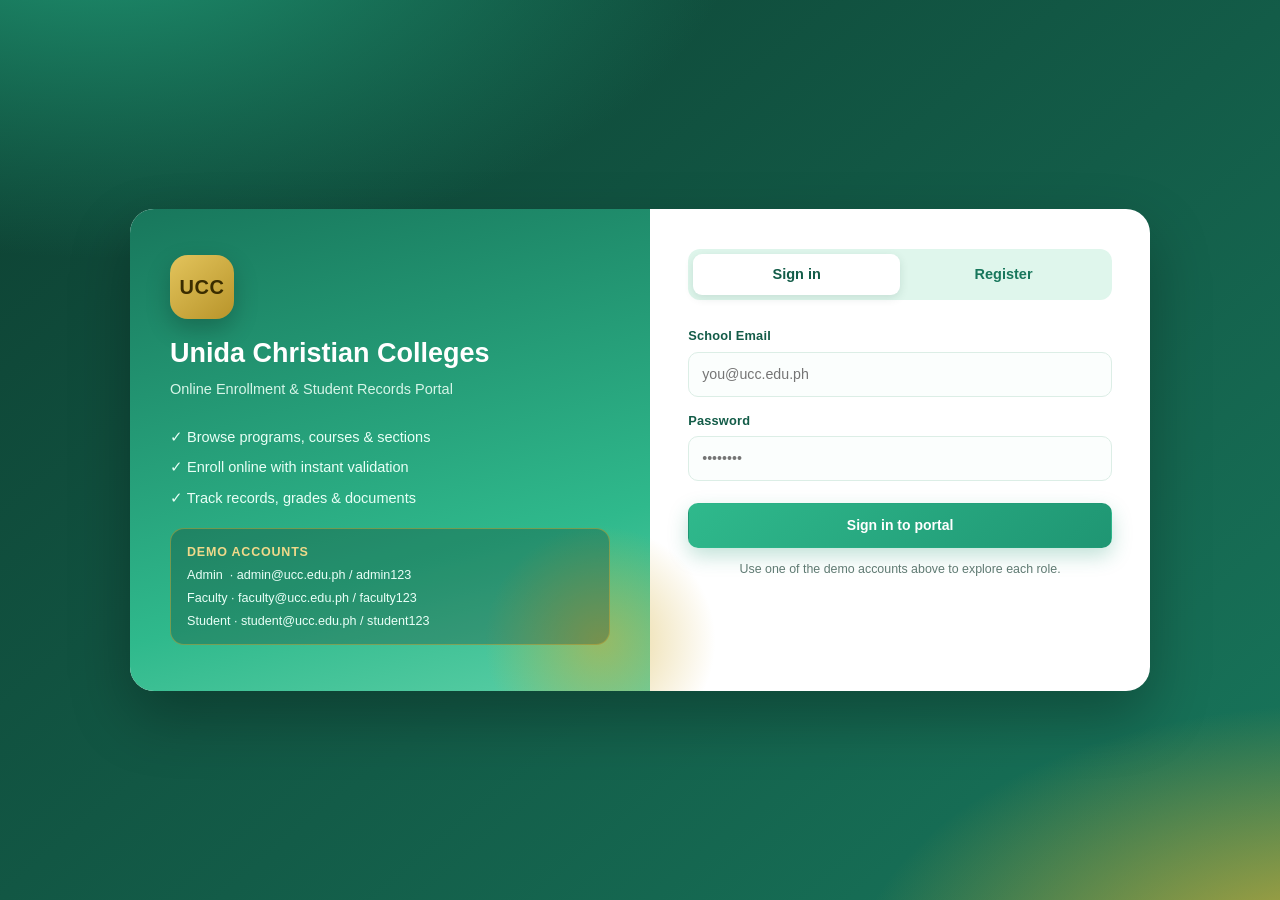
==== index.html @ bccb5b9e "Add files via upload" ====
<!DOCTYPE html>
<html lang="en">
<head>
<meta charset="UTF-8">
<meta name="viewport" content="width=device-width, initial-scale=1.0">
<meta name="description" content="Unida Christian Colleges — Online Enrollment and Student Records Portal">
<title>Unida Christian Colleges</title>
<link rel="stylesheet" href="styles.css">
</head>
<body>

  <!-- ============ AUTH SCREEN ============ -->
  <div id="authWrap" class="auth-wrap"></div>

  <!-- ============ APPLICATION SHELL ============ -->
  <div id="appShell" class="app hidden">
    <aside id="sidebar" class="sidebar"></aside>
    <div class="main">
      <header id="topbar" class="topbar"></header>
      <main id="content" class="content"></main>
    </div>
  </div>

  <!-- ============ OVERLAYS ============ -->
  <div id="modalRoot"></div>
  <div id="toastRoot" class="toast-root"></div>

  <script src="app.js"></script>
</body>
</html>
---- styles.css ----
/* =========================================================
   Unida Christian Colleges — Theme: Modern Mint Green & Gold
   ========================================================= */

* { box-sizing: border-box; margin: 0; padding: 0; }

:root {
  --mint-50:  #f2fbf7;
  --mint-100: #dff6ec;
  --mint-200: #bfeeda;
  --mint-300: #93e0c3;
  --mint-400: #5ccfa6;
  --mint-500: #2fb98c;
  --mint-600: #1f9673;
  --mint-700: #18775c;
  --mint-800: #135c48;
  --mint-900: #0d3f31;

  --gold-100: #fdf6e3;
  --gold-200: #f8e9b8;
  --gold-300: #f0d98a;
  --gold-400: #e3c45c;
  --gold-500: #d4af37;
  --gold-600: #b8942a;

  --ink:   #0f2e25;
  --muted: #5f7a72;
  --line:  #dceee6;
  --white: #ffffff;

  --danger: #d9534f;
  --warn:   #d99a00;
  --info:   #2f80ed;
  --ok:     #1f9673;

  --radius: 14px;
  --radius-sm: 10px;
  --shadow: 0 10px 30px rgba(16, 66, 52, .08);
  --shadow-lg: 0 26px 60px rgba(0, 0, 0, .28);
}

html, body { height: 100%; }

body {
  font-family: "Segoe UI", -apple-system, BlinkMacSystemFont, "Helvetica Neue", Arial, sans-serif;
  background: var(--mint-50);
  color: var(--ink);
  -webkit-font-smoothing: antialiased;
  line-height: 1.5;
}

.hidden { display: none !important; }

button, input, select, textarea { font: inherit; color: inherit; }
button { cursor: pointer; border: none; background: none; }
a { color: var(--mint-600); }

/* ================= AUTH ================= */

.auth-wrap {
  min-height: 100vh;
  display: grid;
  place-items: center;
  padding: 24px;
  background:
    radial-gradient(1100px 600px at 8% -10%, #1f9673 0%, transparent 58%),
    radial-gradient(900px 520px at 105% 110%, #d4af37 0%, transparent 55%),
    linear-gradient(140deg, #0d3f31, #135c48 55%, #18775c);
}

.auth-card {
  width: min(1020px, 100%);
  display: grid;
  grid-template-columns: 1.02fr .98fr;
  background: var(--white);
  border-radius: 24px;
  overflow: hidden;
  box-shadow: var(--shadow-lg);
}

.auth-brand {
  background: linear-gradient(165deg, var(--mint-700), var(--mint-500) 70%, var(--mint-400));
  color: #fff;
  padding: 46px 40px;
  position: relative;
  display: flex;
  flex-direction: column;
  gap: 18px;
}
.auth-brand::after {
  content: "";
  position: absolute;
  right: -70px; bottom: -70px;
  width: 240px; height: 240px;
  border-radius: 50%;
  background: radial-gradient(circle, rgba(212,175,55,.55), transparent 68%);
}
.brand-logo {
  width: 64px; height: 64px;
  display: grid; place-items: center;
  border-radius: 18px;
  background: linear-gradient(140deg, var(--gold-400), var(--gold-600));
  color: #3a2c00;
  font-weight: 900;
  letter-spacing: .5px;
  font-size: 20px;
  box-shadow: 0 10px 24px rgba(0,0,0,.22);
}
.auth-brand h1 { font-size: 27px; line-height: 1.2; font-weight: 800; }
.brand-tag { color: #d6f5e8; font-size: 14.5px; margin-top: -8px; }
.brand-points { list-style: none; display: grid; gap: 9px; margin-top: 8px; font-size: 14.5px; color: #e8fff6; }
.brand-points li { display: flex; gap: 9px; align-items: center; }

.brand-demo {
  margin-top: auto;
  background: rgba(0,0,0,.22);
  border: 1px solid rgba(212,175,55,.45);
  border-radius: var(--radius);
  padding: 14px 16px;
  display: grid;
  gap: 4px;
  font-size: 12.6px;
  color: #e9fff7;
  position: relative; z-index: 1;
}
.brand-demo strong { color: var(--gold-300); font-size: 12.5px; text-transform: uppercase; letter-spacing: .8px; }

.auth-form { padding: 40px 38px; display: flex; flex-direction: column; }

.tabs {
  display: flex;
  background: var(--mint-100);
  border-radius: 12px;
  padding: 5px;
  margin-bottom: 26px;
}
.tab {
  flex: 1;
  padding: 10px 12px;
  border-radius: 9px;
  font-weight: 600;
  font-size: 14.5px;
  color: var(--mint-700);
  transition: .18s;
}
.tab.active { background: var(--white); color: var(--mint-800); box-shadow: 0 3px 10px rgba(16,66,52,.12); }

.field { display: grid; gap: 6px; margin-bottom: 14px; }
.field label { font-size: 12.8px; font-weight: 700; color: var(--mint-800); letter-spacing: .2px; }
.field input, .field select, .field textarea {
  width: 100%;
  padding: 11px 13px;
  border: 1.5px solid var(--line);
  border-radius: var(--radius-sm);
  background: #fbfefd;
  font-size: 14.2px;
  transition: .16s;
}
.field input:focus, .field select:focus, .field textarea:focus {
  outline: none;
  border-color: var(--mint-400);
  background: #fff;
  box-shadow: 0 0 0 4px rgba(47,185,140,.14);
}
.field-row { display: grid; grid-template-columns: 1fr 1fr; gap: 12px; }
.form-note { font-size: 12.4px; color: var(--muted); margin-top: 12px; text-align: center; }

/* ================= BUTTONS ================= */

.btn {
  display: inline-flex;
  align-items: center;
  justify-content: center;
  gap: 8px;
  padding: 11px 18px;
  border-radius: var(--radius-sm);
  font-weight: 700;
  font-size: 14px;
  transition: .18s;
  border: 1.5px solid transparent;
  white-space: nowrap;
}
.btn-primary {
  background: linear-gradient(135deg, var(--mint-500), var(--mint-600));
  color: #fff;
  box-shadow: 0 8px 20px rgba(31,150,115,.28);
}
.btn-primary:hover { transform: translateY(-1px); box-shadow: 0 12px 26px rgba(31,150,115,.34); }
.btn-gold {
  background: linear-gradient(135deg, var(--gold-400), var(--gold-600));
  color: #3d2f00;
  box-shadow: 0 8px 20px rgba(212,175,55,.32);
}
.btn-gold:hover { transform: translateY(-1px); }
.btn-ghost {
  background: transparent;
  border-color: var(--line);
  color: var(--mint-800);
}
.btn-ghost:hover { background: var(--mint-100); border-color: var(--mint-300); }
.btn-danger { background: #fdeceb; color: var(--danger); border-color: #f7cfcd; }
.btn-danger:hover { background: #fbdcdb; }
.btn-sm { padding: 7px 12px; font-size: 12.6px; border-radius: 9px; }
.btn-block { width: 100%; }
.btn:disabled { opacity: .5; cursor: not-allowed; transform: none !important; }

.icon-btn {
  width: 32px; height: 32px;
  display: grid; place-items: center;
  border-radius: 9px;
  color: var(--muted);
  font-size: 15px;
}
.icon-btn:hover { background: var(--mint-100); color: var(--mint-800); }

/* ================= APP SHELL ================= */

.app { display: grid; grid-template-columns: 264px 1fr; min-height: 100vh; }

.sidebar {
  background: linear-gradient(180deg, #0d3f31, #135c48 60%, #18775c);
  color: #dff6ec;
  padding: 22px 16px;
  position: sticky;
  top: 0;
  height: 100vh;
  display: flex;
  flex-direction: column;
  gap: 20px;
  overflow-y: auto;
}

.side-brand { display: flex; align-items: center; gap: 12px; padding: 0 6px; }
.side-logo {
  width: 44px; height: 44px;
  border-radius: 13px;
  display: grid; place-items: center;
  background: linear-gradient(140deg, var(--gold-400), var(--gold-600));
  color: #3a2c00;
  font-weight: 900;
  font-size: 14px;
  flex-shrink: 0;
}
.side-brand strong { display: block; font-size: 14.5px; color: #fff; line-height: 1.15; }
.side-brand span { font-size: 12.4px; color: var(--gold-300); letter-spacing: .4px; }

.nav { display: flex; flex-direction: column; gap: 4px; }
.nav-item {
  display: flex;
  align-items: center;
  gap: 11px;
  padding: 11px 13px;
  border-radius: 11px;
  color: #c8ecdf;
  font-size: 14px;
  font-weight: 600;
  text-align: left;
  transition: .16s;
  width: 100%;
}
.nav-item .ni { font-size: 15px; width: 20px; text-align: center; }
.nav-item:hover { background: rgba(255,255,255,.09); color: #fff; }
.nav-item.active {
  background: linear-gradient(135deg, rgba(212,175,55,.95), rgba(212,175,55,.72));
  color: #33270a;
  box-shadow: 0 8px 18px rgba(0,0,0,.22);
}

.side-foot { margin-top: auto; display: grid; gap: 10px; }
.side-role {
  font-size: 11px;
  letter-spacing: 1.2px;
  text-transform: uppercase;
  color: var(--gold-300);
  padding-left: 6px;
}
.side-foot .btn-ghost { color: #d6f5e8; border-color: rgba(255,255,255,.22); }
.side-foot .btn-ghost:hover { background: rgba(255,255,255,.1); }

.main { display: flex; flex-direction: column; min-width: 0; }

.topbar {
  background: rgba(255,255,255,.85);
  backdrop-filter: blur(10px);
  border-bottom: 1px solid var(--line);
  padding: 16px 30px;
  display: flex;
  align-items: center;
  justify-content: space-between;
  gap: 18px;
  position: sticky;
  top: 0;
  z-index: 20;
}
.topbar h2 { font-size: 19px; font-weight: 800; color: var(--mint-800); }
.topbar .sub { font-size: 12.8px; color: var(--muted); }
.top-user { display: flex; align-items: center; gap: 12px; }
.avatar {
  width: 40px; height: 40px;
  border-radius: 12px;
  display: grid; place-items: center;
  background: linear-gradient(135deg, var(--mint-400), var(--mint-600));
  color: #fff;
  font-weight: 800;
  font-size: 14px;
}
.top-user .who { text-align: right; line-height: 1.25; }
.top-user .who strong { font-size: 13.6px; display: block; }
.top-user .who span { font-size: 11.6px; color: var(--muted); text-transform: capitalize; }

.content { padding: 26px 30px 70px; flex: 1; }

/* ================= CARDS & GRIDS ================= */

.grid { display: grid; gap: 16px; }
.grid-4 { grid-template-columns: repeat(4, minmax(0,1fr)); }
.grid-3 { grid-template-columns: repeat(3, minmax(0,1fr)); }
.grid-2 { grid-template-columns: repeat(2, minmax(0,1fr)); }

.card {
  background: var(--white);
  border: 1px solid var(--line);
  border-radius: var(--radius);
  padding: 18px 20px;
  box-shadow: var(--shadow);
}
.card-head {
  display: flex;
  align-items: center;
  justify-content: space-between;
  gap: 12px;
  margin-bottom: 14px;
  flex-wrap: wrap;
}
.card-head h3 { font-size: 15.5px; font-weight: 800; color: var(--mint-800); }
.card-head .hint { font-size: 12.4px; color: var(--muted); }

.stat { display: flex; align-items: flex-start; gap: 13px; }
.stat .ic {
  width: 44px; height: 44px;
  border-radius: 13px;
  display: grid; place-items: center;
  font-size: 18px;
  background: var(--mint-100);
  color: var(--mint-700);
  flex-shrink: 0;
}
.stat.gold .ic { background: var(--gold-100); color: var(--gold-600); }
.stat .val { font-size: 25px; font-weight: 800; line-height: 1.1; color: var(--mint-800); }
.stat .lbl { font-size: 12.6px; color: var(--muted); font-weight: 600; letter-spacing: .2px; }
.stat .sub { font-size: 11.8px; color: var(--muted); margin-top: 3px; }

/* ================= TABLES ================= */

.table-wrap { overflow-x: auto; border-radius: var(--radius); border: 1px solid var(--line); background: #fff; }
table { width: 100%; border-collapse: collapse; font-size: 13.6px; min-width: 620px; }
thead th {
  background: var(--mint-100);
  color: var(--mint-800);
  text-align: left;
  font-size: 11.8px;
  letter-spacing: .7px;
  text-transform: uppercase;
  padding: 12px 14px;
  font-weight: 800;
  white-space: nowrap;
  border-bottom: 1px solid var(--line);
}
tbody td { padding: 12px 14px; border-bottom: 1px solid #eef7f3; vertical-align: middle; }
tbody tr:last-child td { border-bottom: none; }
tbody tr:hover { background: var(--mint-50); }
td .muted, .muted { color: var(--muted); font-size: 12.4px; }

/* ================= BADGES ================= */

.badge {
  display: inline-flex;
  align-items: center;
  gap: 5px;
  padding: 4px 10px;
  border-radius: 999px;
  font-size: 11.5px;
  font-weight: 800;
  letter-spacing: .3px;
  white-space: nowrap;
}
.badge-green  { background: var(--mint-100); color: var(--mint-700); }
.badge-gold   { background: var(--gold-100); color: var(--gold-600); }
.badge-red    { background: #fdeceb; color: var(--danger); }
.badge-grey   { background: #eef1f0; color: #64756f; }
.badge-blue   { background: #e8f1fe; color: var(--info); }

/* ================= COURSE CARDS ================= */

.course-card {
  background: #fff;
  border: 1px solid var(--line);
  border-radius: var(--radius);
  padding: 16px 17px;
  display: flex;
  flex-direction: column;
  gap: 12px;
  box-shadow: var(--shadow);
  transition: .18s;
  position: relative;
  overflow: hidden;
}
.course-card::before {
  content: "";
  position: absolute; left: 0; top: 0; bottom: 0;
  width: 4px;
  background: linear-gradient(180deg, var(--mint-400), var(--gold-400));
}
.course-card:hover { transform: translateY(-2px); box-shadow: 0 16px 36px rgba(16,66,52,.13); }
.course-card .cc-top { display: flex; justify-content: space-between; gap: 10px; align-items: flex-start; }
.course-card .cc-code { font-size: 11.4px; font-weight: 800; color: var(--gold-600); letter-spacing: .7px; }
.course-card h4 { font-size: 14.6px; font-weight: 800; color: var(--mint-800); line-height: 1.3; margin-top: 2px; }
.course-card .cc-meta { display: grid; gap: 6px; font-size: 12.6px; color: var(--muted); }
.course-card .cc-meta div { display: flex; gap: 7px; align-items: center; }
.course-card .cc-foot { display: flex; justify-content: space-between; align-items: center; gap: 10px; margin-top: auto; }

.slot-bar { height: 6px; border-radius: 999px; background: var(--mint-100); overflow: hidden; width: 100%; }
.slot-bar > i { display: block; height: 100%; background: linear-gradient(90deg, var(--mint-400), var(--mint-600)); }
.slot-bar.warn > i { background: linear-gradient(90deg, var(--gold-400), var(--gold-600)); }
.slot-bar.full > i { background: linear-gradient(90deg, #e88a86, var(--danger)); }

/* ================= SCHEDULE TIMETABLE ================= */

.timetable { width: 100%; border-collapse: separate; border-spacing: 6px; min-width: 780px; }
.timetable th {
  background: transparent;
  color: var(--mint-800);
  font-size: 11.6px;
  letter-spacing: .8px;
  text-transform: uppercase;
  padding: 6px 4px;
  text-align: center;
}
.timetable th.time-col { width: 108px; }
.timetable td {
  border: none;
  padding: 0;
  vertical-align: top;
  height: 66px;
}
.timetable td.time-cell {
  background: var(--mint-100);
  border-radius: 10px;
  text-align: center;
  vertical-align: middle;
  font-size: 11.6px;
  font-weight: 800;
  color: var(--mint-700);
  padding: 6px;
  line-height: 1.35;
}
.timetable td.slot-cell {
  background: #fbfefd;
  border: 1px dashed var(--line);
  border-radius: 10px;
}
.class-block {
  height: 100%;
  border-radius: 10px;
  padding: 8px 10px;
  background: linear-gradient(135deg, var(--mint-200), var(--mint-100));
  border-left: 4px solid var(--mint-500);
  display: flex;
  flex-direction: column;
  gap: 2px;
  font-size: 11.8px;
  color: var(--mint-800);
  overflow: hidden;
}
.class-block.gold {
  background: linear-gradient(135deg, var(--gold-200), var(--gold-100));
  border-left-color: var(--gold-500);
  color: #6b5200;
}
.class-block strong { font-size: 12.4px; font-weight: 800; }
.class-block span { font-size: 11px; opacity: .85; }

/* ================= MISC ================= */

.toolbar {
  display: flex;
  gap: 10px;
  flex-wrap: wrap;
  align-items: center;
  margin-bottom: 18px;
}
.toolbar .grow { flex: 1; min-width: 180px; }
.input-inline {
  padding: 9px 13px;
  border: 1.5px solid var(--line);
  border-radius: var(--radius-sm);
  background: #fff;
  font-size: 13.6px;
  width: 100%;
}
.input-inline:focus { outline: none; border-color: var(--mint-400); box-shadow: 0 0 0 4px rgba(47,185,140,.13); }

.section-title { font-size: 16px; font-weight: 800; color: var(--mint-800); margin-bottom: 12px; }

.progress-track { height: 8px; border-radius: 999px; background: var(--mint-100); overflow: hidden; }
.progress-track > i { display: block; height: 100%; border-radius: 999px; background: linear-gradient(90deg, var(--mint-400), var(--mint-600)); }

.empty {
  text-align: center;
  padding: 46px 20px;
  color: var(--muted);
  font-size: 14px;
}
.empty .big { font-size: 34px; display: block; margin-bottom: 10px; opacity: .6; }

.notice {
  display: flex;
  gap: 11px;
  padding: 13px 15px;
  border-radius: var(--radius-sm);
  font-size: 13.2px;
  line-height: 1.55;
  border: 1px solid;
}
.notice-gold { background: var(--gold-100); border-color: var(--gold-200); color: #6b5200; }
.notice-mint { background: var(--mint-100); border-color: var(--mint-200); color: var(--mint-800); }
.notice-info { background: #eef4ff; border-color: #d5e3ff; color: #1c4b96; }

/* ================= MODAL ================= */

.modal-backdrop {
  position: fixed;
  inset: 0;
  background: rgba(8, 34, 27, .55);
  backdrop-filter: blur(3px);
  display: grid;
  place-items: center;
  padding: 22px;
  z-index: 100;
  animation: fadeIn .16s ease;
}
@keyframes fadeIn { from { opacity: 0 } to { opacity: 1 } }

.modal {
  background: #fff;
  border-radius: 18px;
  width: min(560px, 100%);
  max-height: 88vh;
  display: flex;
  flex-direction: column;
  box-shadow: var(--shadow-lg);
  animation: pop .2s ease;
  overflow: hidden;
}
.modal-wide { width: min(880px, 100%); }
@keyframes pop { from { transform: translateY(14px) scale(.97); opacity: 0 } to { transform: none; opacity: 1 } }

.modal-head {
  padding: 18px 22px;
  border-bottom: 1px solid var(--line);
  display: flex;
  align-items: center;
  justify-content: space-between;
  gap: 12px;
  background: linear-gradient(135deg, var(--mint-50), #fff);
}
.modal-head h3 { font-size: 16.5px; font-weight: 800; color: var(--mint-800); }
.modal-body { padding: 20px 22px; overflow-y: auto; }
.modal-foot {
  padding: 15px 22px;
  border-top: 1px solid var(--line);
  display: flex;
  justify-content: flex-end;
  gap: 10px;
  background: var(--mint-50);
  flex-wrap: wrap;
}

/* ================= TOAST ================= */

.toast-root {
  position: fixed;
  right: 20px;
  bottom: 20px;
  display: flex;
  flex-direction: column;
  gap: 10px;
  z-index: 200;
}
.toast {
  background: #10362b;
  color: #eafff6;
  padding: 13px 17px;
  border-radius: 12px;
  font-size: 13.4px;
  font-weight: 600;
  box-shadow: 0 14px 34px rgba(0,0,0,.3);
  border-left: 4px solid var(--mint-400);
  max-width: 340px;
  animation: slideIn .22s ease;
}
.toast-error { border-left-color: var(--danger); }
.toast-warn  { border-left-color: var(--gold-400); }
.toast.out { opacity: 0; transform: translateX(20px); transition: .3s; }
@keyframes slideIn { from { opacity: 0; transform: translateX(24px) } to { opacity: 1; transform: none } }

/* ================= CODE / SCHEMA ================= */

pre.code {
  background: #0d3f31;
  color: #c9f5e4;
  padding: 18px 20px;
  border-radius: var(--radius);
  font-family: "SF Mono", Consolas, "Courier New", monospace;
  font-size: 12.3px;
  line-height: 1.65;
  overflow-x: auto;
  border: 1px solid #17654f;
}
pre.code .kw { color: var(--gold-300); font-weight: 700; }

/* ================= RESPONSIVE ================= */

@media (max-width: 1080px) {
  .grid-4 { grid-template-columns: repeat(2, minmax(0,1fr)); }
}

@media (max-width: 900px) {
  .app { grid-template-columns: 1fr; }
  .sidebar {
    position: static;
    height: auto;
    padding: 16px;
    gap: 14px;
  }
  .nav { flex-direction: row; overflow-x: auto; padding-bottom: 4px; }
  .nav-item { white-space: nowrap; width: auto; }
  .side-foot { flex-direction: row; align-items: center; justify-content: space-between; }
  .side-foot .btn-ghost { width: auto; }
  .content { padding: 20px 16px 60px; }
  .topbar { padding: 14px 16px; }
  .grid-3, .grid-2 { grid-template-columns: 1fr; }
  .auth-card { grid-template-columns: 1fr; }
  .auth-brand { padding: 32px 26px; }
  .auth-form { padding: 28px 24px; }
}

@media (max-width: 560px) {
  .grid-4 { grid-template-columns: 1fr; }
  .field-row { grid-template-columns: 1fr; }
  .top-user .who { display: none; }
  .topbar h2 { font-size: 16.5px; }
}
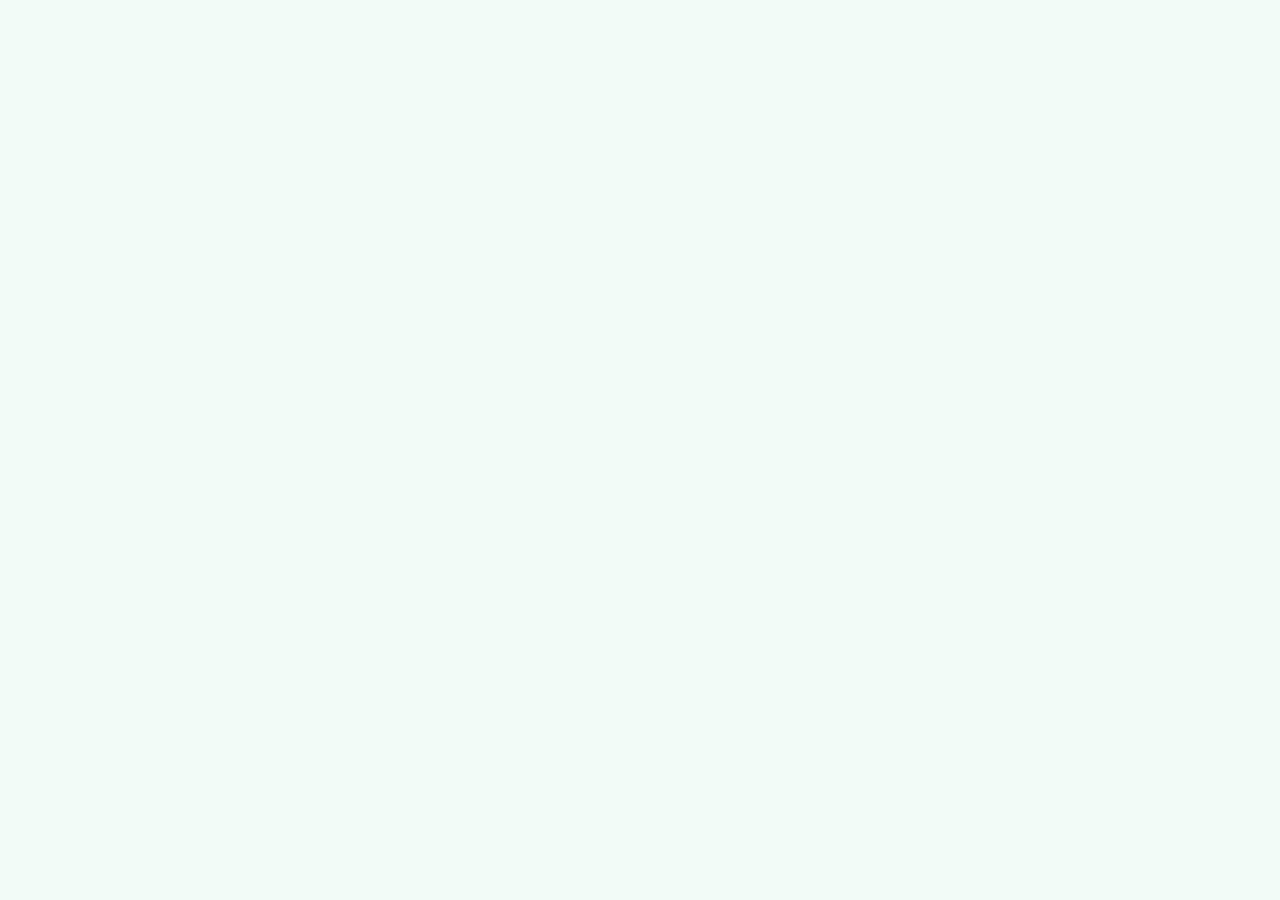
==== commit 1a56a566: "Update HTML structure and description meta tag" ====
--- a/index.html
+++ b/index.html
@@ -3,28 +3,24 @@
 <head>
 <meta charset="UTF-8">
 <meta name="viewport" content="width=device-width, initial-scale=1.0">
-<meta name="description" content="Unida Christian Colleges — Online Enrollment and Student Records Portal">
+<meta name="description" content="Unida Christian Colleges — Online Admissions & Enrollment Portal">
 <title>Unida Christian Colleges</title>
 <link rel="stylesheet" href="styles.css">
 </head>
 <body>
 
-  <!-- ============ AUTH SCREEN ============ -->
-  <div id="authWrap" class="auth-wrap"></div>
+  <!-- ============ NAVBAR ============ -->
+  <nav id="navbar" class="navbar hidden"></nav>
 
-  <!-- ============ APPLICATION SHELL ============ -->
-  <div id="appShell" class="app hidden">
-    <aside id="sidebar" class="sidebar"></aside>
-    <div class="main">
-      <header id="topbar" class="topbar"></header>
-      <main id="content" class="content"></main>
-    </div>
-  </div>
+  <!-- ============ AUTH / LANDING ============ -->
+  <section id="authPage" class="hero-wrap"></section>
+
+  <!-- ============ DASHBOARD / INNER PAGES ============ -->
+  <main id="pageWrap" class="page-wrap hidden"></main>
 
   <!-- ============ OVERLAYS ============ -->
-  <div id="modalRoot"></div>
   <div id="toastRoot" class="toast-root"></div>
 
-  <script src="app.js"></script>
+<script src="app.js"></script>
 </body>
-</html>+</html>
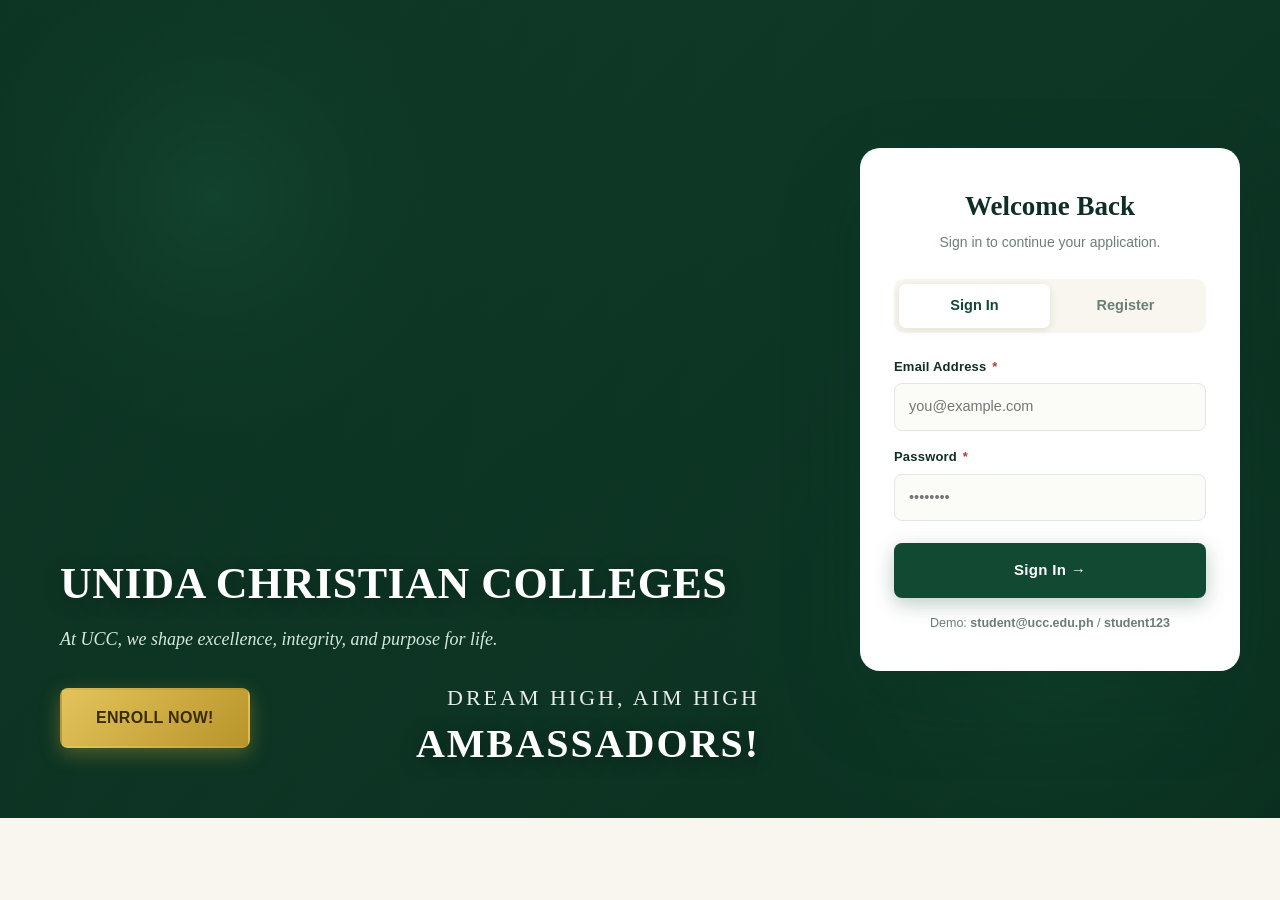
==== commit e0bcd7d0: "Update index.html" ====
--- a/index.html
+++ b/index.html
@@ -3,23 +3,15 @@
 <head>
 <meta charset="UTF-8">
 <meta name="viewport" content="width=device-width, initial-scale=1.0">
-<meta name="description" content="Unida Christian Colleges — Online Admissions & Enrollment Portal">
 <title>Unida Christian Colleges</title>
 <link rel="stylesheet" href="styles.css">
 </head>
 <body>
 
-  <!-- ============ NAVBAR ============ -->
-  <nav id="navbar" class="navbar hidden"></nav>
-
-  <!-- ============ AUTH / LANDING ============ -->
-  <section id="authPage" class="hero-wrap"></section>
-
-  <!-- ============ DASHBOARD / INNER PAGES ============ -->
-  <main id="pageWrap" class="page-wrap hidden"></main>
-
-  <!-- ============ OVERLAYS ============ -->
-  <div id="toastRoot" class="toast-root"></div>
+<nav id="navbar" class="navbar hidden"></nav>
+<section id="authPage" class="hero-wrap"></section>
+<main id="pageWrap" class="page-wrap hidden"></main>
+<div id="toastRoot" class="toast-root"></div>
 
 <script src="app.js"></script>
 </body>
--- a/styles.css
+++ b/styles.css
@@ -1,653 +1,1049 @@
 /* =========================================================
-   Unida Christian Colleges — Theme: Modern Mint Green & Gold
+   UNIDA CHRISTIAN COLLEGES — ADMISSIONS PORTAL
+   Theme: Deep Forest Green, Cream, Mint, Gold
    ========================================================= */
 
 * { box-sizing: border-box; margin: 0; padding: 0; }
 
 :root {
-  --mint-50:  #f2fbf7;
-  --mint-100: #dff6ec;
-  --mint-200: #bfeeda;
-  --mint-300: #93e0c3;
-  --mint-400: #5ccfa6;
-  --mint-500: #2fb98c;
-  --mint-600: #1f9673;
-  --mint-700: #18775c;
-  --mint-800: #135c48;
-  --mint-900: #0d3f31;
-
-  --gold-100: #fdf6e3;
-  --gold-200: #f8e9b8;
+  --forest-900: #0a2e1f;
+  --forest-800: #0d3b28;
+  --forest-700: #114932;
+  --forest-600: #16603f;
+  --forest-500: #1e7a50;
+  --forest-400: #2f9666;
+  --forest-300: #5cb187;
+
+  --mint-100: #d9f2e6;
+  --mint-200: #b8e6d0;
+  --mint-300: #8ed6b4;
+
   --gold-300: #f0d98a;
   --gold-400: #e3c45c;
   --gold-500: #d4af37;
   --gold-600: #b8942a;
 
-  --ink:   #0f2e25;
-  --muted: #5f7a72;
-  --line:  #dceee6;
-  --white: #ffffff;
-
-  --danger: #d9534f;
-  --warn:   #d99a00;
-  --info:   #2f80ed;
-  --ok:     #1f9673;
-
-  --radius: 14px;
-  --radius-sm: 10px;
-  --shadow: 0 10px 30px rgba(16, 66, 52, .08);
-  --shadow-lg: 0 26px 60px rgba(0, 0, 0, .28);
-}
-
-html, body { height: 100%; }
-
-body {
-  font-family: "Segoe UI", -apple-system, BlinkMacSystemFont, "Helvetica Neue", Arial, sans-serif;
-  background: var(--mint-50);
+  --cream: #f8f6ee;
+  --cream-dark: #ece8dc;
+  --paper: #ffffff;
+
+  --ink: #0f2e25;
+  --muted: #6b7f77;
+  --line: #e2e8e4;
+
+  --danger: #c0392b;
+  --ok: #1e7a50;
+
+  --radius: 12px;
+  --radius-sm: 8px;
+  --shadow: 0 4px 20px rgba(10, 46, 31, .08);
+  --shadow-lg: 0 20px 60px rgba(10, 46, 31, .18);
+  --shadow-xl: 0 30px 80px rgba(10, 46, 31, .22);
+
+  --serif: Georgia, "Times New Roman", serif;
+  --sans: "Segoe UI", -apple-system, BlinkMacSystemFont, "Helvetica Neue", Arial, sans-serif;
+}
+
+html, body {
+  height: 100%;
+  font-family: var(--sans);
+  background: var(--cream);
   color: var(--ink);
   -webkit-font-smoothing: antialiased;
   line-height: 1.5;
 }
 
-.hidden { display: none !important; }
-
 button, input, select, textarea { font: inherit; color: inherit; }
 button { cursor: pointer; border: none; background: none; }
-a { color: var(--mint-600); }
-
-/* ================= AUTH ================= */
-
-.auth-wrap {
-  min-height: 100vh;
+a { color: var(--forest-600); text-decoration: none; }
+.hidden { display: none !important; }
+
+/* =========================================================
+   NAVBAR
+   ========================================================= */
+
+.navbar {
+  background: var(--forest-800);
+  color: #fff;
+  padding: 0 42px;
+  height: 82px;
+  display: flex;
+  align-items: center;
+  justify-content: space-between;
+  gap: 24px;
+  position: sticky;
+  top: 0;
+  z-index: 50;
+  box-shadow: 0 4px 20px rgba(0,0,0,.18);
+}
+
+.nav-brand { display: flex; align-items: center; gap: 14px; flex-shrink: 0; }
+
+.nav-crest {
+  width: 52px; height: 52px;
+  border-radius: 50%;
+  background: #fff;
   display: grid;
   place-items: center;
-  padding: 24px;
-  background:
-    radial-gradient(1100px 600px at 8% -10%, #1f9673 0%, transparent 58%),
-    radial-gradient(900px 520px at 105% 110%, #d4af37 0%, transparent 55%),
-    linear-gradient(140deg, #0d3f31, #135c48 55%, #18775c);
-}
-
-.auth-card {
-  width: min(1020px, 100%);
-  display: grid;
-  grid-template-columns: 1.02fr .98fr;
-  background: var(--white);
-  border-radius: 24px;
   overflow: hidden;
-  box-shadow: var(--shadow-lg);
-}
-
-.auth-brand {
-  background: linear-gradient(165deg, var(--mint-700), var(--mint-500) 70%, var(--mint-400));
-  color: #fff;
-  padding: 46px 40px;
+  flex-shrink: 0;
+  box-shadow: 0 3px 10px rgba(0,0,0,.25);
+}
+.nav-crest svg { width: 100%; height: 100%; }
+
+.nav-brand-text { display: flex; flex-direction: column; line-height: 1.05; }
+.nav-brand-text .b1 {
+  font-family: var(--serif);
+  font-size: 20px;
+  font-weight: 700;
+  letter-spacing: 1.2px;
+  color: #fff;
+}
+.nav-brand-text .b2 {
+  font-family: var(--serif);
+  font-size: 12.5px;
+  letter-spacing: 1.8px;
+  color: #d6e8de;
+  font-weight: 400;
+}
+
+.nav-links {
+  display: flex;
+  align-items: center;
+  gap: 6px;
+  flex: 1;
+  justify-content: center;
+}
+
+.nav-link {
+  color: #d6e8de;
+  font-size: 15.5px;
+  font-weight: 500;
+  padding: 10px 20px;
+  border-radius: 8px;
   position: relative;
-  display: flex;
-  flex-direction: column;
-  gap: 18px;
-}
-.auth-brand::after {
+  transition: color .2s, background .2s;
+  letter-spacing: .2px;
+  white-space: nowrap;
+}
+.nav-link:hover { color: #fff; background: rgba(255,255,255,.06); }
+.nav-link.active { color: #fff; font-weight: 700; }
+.nav-link.active::after {
   content: "";
   position: absolute;
-  right: -70px; bottom: -70px;
-  width: 240px; height: 240px;
+  left: 20px; right: 20px;
+  bottom: 2px;
+  height: 3px;
+  background: var(--gold-400);
+  border-radius: 3px;
+  animation: slideIn .3s ease;
+}
+@keyframes slideIn { from { transform: scaleX(0); } to { transform: scaleX(1); } }
+
+.nav-user {
+  width: 44px; height: 44px;
   border-radius: 50%;
-  background: radial-gradient(circle, rgba(212,175,55,.55), transparent 68%);
-}
-.brand-logo {
-  width: 64px; height: 64px;
-  display: grid; place-items: center;
-  border-radius: 18px;
-  background: linear-gradient(140deg, var(--gold-400), var(--gold-600));
+  background: rgba(255,255,255,.12);
+  border: 2px solid rgba(255,255,255,.25);
+  display: grid;
+  place-items: center;
+  color: #fff;
+  font-size: 20px;
+  flex-shrink: 0;
+  cursor: pointer;
+  transition: .2s;
+  position: relative;
+}
+.nav-user:hover { background: rgba(255,255,255,.2); transform: scale(1.05); }
+
+.nav-user-menu {
+  position: absolute;
+  top: 56px;
+  right: 0;
+  background: #fff;
+  color: var(--ink);
+  border-radius: 10px;
+  box-shadow: var(--shadow-lg);
+  padding: 8px;
+  min-width: 200px;
+  display: none;
+  animation: fadeUp .2s ease;
+}
+.nav-user-menu.open { display: block; }
+.nav-user-menu button {
+  width: 100%;
+  text-align: left;
+  padding: 10px 14px;
+  border-radius: 6px;
+  font-size: 14px;
+  font-weight: 600;
+  color: var(--ink);
+  transition: .15s;
+}
+.nav-user-menu button:hover { background: var(--mint-100); color: var(--forest-700); }
+.nav-user-menu .um-name {
+  padding: 8px 14px 10px;
+  border-bottom: 1px solid var(--line);
+  margin-bottom: 6px;
+}
+.nav-user-menu .um-name strong { display: block; font-size: 14px; }
+.nav-user-menu .um-name span { font-size: 12px; color: var(--muted); }
+
+/* =========================================================
+   BUTTONS
+   ========================================================= */
+
+.btn {
+  display: inline-flex;
+  align-items: center;
+  justify-content: center;
+  gap: 10px;
+  padding: 14px 28px;
+  border-radius: var(--radius-sm);
+  font-weight: 700;
+  font-size: 15px;
+  transition: all .25s cubic-bezier(.4, 0, .2, 1);
+  border: 2px solid transparent;
+  white-space: nowrap;
+  letter-spacing: .3px;
+  position: relative;
+  overflow: hidden;
+}
+
+.btn::before {
+  content: "";
+  position: absolute;
+  top: 50%; left: 50%;
+  width: 0; height: 0;
+  border-radius: 50%;
+  background: rgba(255,255,255,.25);
+  transform: translate(-50%, -50%);
+  transition: width .5s, height .5s;
+}
+.btn:active::before { width: 320px; height: 320px; }
+
+.btn-primary {
+  background: var(--forest-700);
+  color: #fff;
+  box-shadow: 0 6px 20px rgba(17, 73, 50, .28);
+}
+.btn-primary:hover {
+  background: var(--forest-600);
+  transform: translateY(-2px);
+  box-shadow: 0 10px 26px rgba(17, 73, 50, .35);
+}
+
+.btn-gold {
+  background: linear-gradient(135deg, var(--gold-400), var(--gold-600));
   color: #3a2c00;
-  font-weight: 900;
+  box-shadow: 0 6px 20px rgba(212, 175, 55, .35);
+}
+.btn-gold:hover {
+  transform: translateY(-2px);
+  box-shadow: 0 10px 26px rgba(212, 175, 55, .45);
+}
+
+.btn-outline {
+  background: transparent;
+  border-color: var(--forest-700);
+  color: var(--forest-700);
+}
+.btn-outline:hover {
+  background: var(--forest-700);
+  color: #fff;
+  transform: translateY(-2px);
+}
+
+.btn-ghost {
+  background: transparent;
+  color: var(--forest-700);
+  border-color: var(--line);
+}
+.btn-ghost:hover { background: var(--mint-100); }
+
+.btn-block { width: 100%; }
+.btn-sm { padding: 9px 18px; font-size: 13.5px; }
+.btn-lg { padding: 16px 34px; font-size: 16px; }
+.btn:disabled { opacity: .55; cursor: not-allowed; transform: none !important; }
+
+/* =========================================================
+   AUTH PAGE
+   ========================================================= */
+
+.hero-wrap {
+  position: relative;
+  min-height: calc(100vh - 82px);
+  background:
+    linear-gradient(100deg, rgba(10, 46, 31, .78) 0%, rgba(10, 46, 31, .55) 50%, rgba(10, 46, 31, .35) 100%),
+    linear-gradient(135deg, #1a4f38, #0a2e1f);
+  display: flex;
+  align-items: stretch;
+  overflow: hidden;
+}
+
+.hero-bg-illustration {
+  position: absolute;
+  inset: 0;
+  opacity: .35;
+  pointer-events: none;
+}
+.hero-bg-illustration svg { width: 100%; height: 100%; }
+
+.hero-left {
+  flex: 1;
+  padding: 70px 60px;
+  color: #fff;
+  display: flex;
+  flex-direction: column;
+  justify-content: flex-end;
+  position: relative;
+  z-index: 2;
+}
+
+.hero-heading {
+  font-family: var(--serif);
+  font-size: 44px;
+  line-height: 1.1;
+  font-weight: 700;
+  margin-bottom: 18px;
   letter-spacing: .5px;
+  text-shadow: 0 3px 20px rgba(0,0,0,.3);
+  animation: fadeUp .8s ease;
+}
+.hero-sub {
+  font-size: 18px;
+  color: #d6e8de;
+  margin-bottom: 34px;
+  max-width: 520px;
+  line-height: 1.55;
+  animation: fadeUp .8s ease .1s backwards;
+  font-family: var(--serif);
+  font-style: italic;
+}
+@keyframes fadeUp {
+  from { opacity: 0; transform: translateY(24px); }
+  to { opacity: 1; transform: none; }
+}
+
+.hero-tagline {
+  position: absolute;
+  right: 60px;
+  bottom: 44px;
+  text-align: right;
+  color: rgba(255,255,255,.9);
+  z-index: 2;
+}
+.hero-tagline .line1 {
+  font-family: var(--serif);
+  font-size: 22px;
+  letter-spacing: 3px;
+  text-transform: uppercase;
+  font-weight: 400;
+}
+.hero-tagline .line2 {
+  font-family: var(--serif);
+  font-size: 40px;
+  font-weight: 700;
+  letter-spacing: 2px;
+  color: #fff;
+  text-shadow: 0 3px 20px rgba(0,0,0,.4);
+}
+
+.hero-right {
+  width: 460px;
+  padding: 40px 40px;
+  display: flex;
+  align-items: center;
+  justify-content: center;
+  z-index: 3;
+  position: relative;
+}
+
+.auth-card {
+  background: #fff;
+  border-radius: 20px;
+  padding: 38px 34px;
+  width: 100%;
+  box-shadow: var(--shadow-xl);
+  animation: fadeUp .7s ease;
+}
+
+.auth-card h2 {
+  font-family: var(--serif);
+  font-size: 27px;
+  font-weight: 700;
+  color: var(--ink);
+  text-align: center;
+  margin-bottom: 6px;
+}
+.auth-card .auth-desc {
+  text-align: center;
+  color: var(--muted);
+  font-size: 14px;
+  margin-bottom: 26px;
+}
+
+.auth-tabs {
+  display: flex;
+  background: var(--cream);
+  border-radius: 10px;
+  padding: 5px;
+  margin-bottom: 24px;
+}
+.auth-tab {
+  flex: 1;
+  padding: 11px 12px;
+  border-radius: 7px;
+  font-weight: 600;
+  font-size: 14.5px;
+  color: var(--muted);
+  transition: .25s;
+}
+.auth-tab.active {
+  background: #fff;
+  color: var(--forest-700);
+  box-shadow: 0 2px 8px rgba(10,46,31,.1);
+}
+
+.field { display: grid; gap: 7px; margin-bottom: 16px; }
+.field label {
+  font-size: 13px;
+  font-weight: 600;
+  color: var(--ink);
+  letter-spacing: .2px;
+}
+.field label .req { color: var(--danger); margin-left: 2px; }
+.field input, .field select, .field textarea {
+  width: 100%;
+  padding: 12px 14px;
+  border: 1.5px solid var(--line);
+  border-radius: var(--radius-sm);
+  background: #fbfbf8;
+  font-size: 14.5px;
+  transition: .2s;
+}
+.field input:focus, .field select:focus, .field textarea:focus {
+  outline: none;
+  border-color: var(--forest-500);
+  background: #fff;
+  box-shadow: 0 0 0 4px rgba(30, 122, 80, .12);
+}
+
+.field-row { display: grid; grid-template-columns: 1fr 1fr; gap: 12px; }
+
+/* =========================================================
+   INNER PAGES
+   ========================================================= */
+
+.page-wrap {
+  max-width: 1400px;
+  margin: 0 auto;
+  padding: 34px 42px 80px;
+  animation: pageIn .5s ease;
+}
+@keyframes pageIn {
+  from { opacity: 0; transform: translateY(12px); }
+  to { opacity: 1; transform: none; }
+}
+
+.college-banner {
+  border-radius: 16px;
+  overflow: hidden;
+  margin-bottom: 28px;
+  display: grid;
+  grid-template-columns: 1fr 1.1fr;
+  min-height: 240px;
+  box-shadow: var(--shadow);
+  animation: fadeUp .6s ease;
+}
+.college-banner .banner-text {
+  background: linear-gradient(120deg, var(--forest-800), var(--forest-700));
+  color: #fff;
+  padding: 40px 44px;
+  display: flex;
+  flex-direction: column;
+  justify-content: center;
+}
+.college-banner .banner-text h2 {
+  font-family: var(--serif);
+  font-size: 34px;
+  letter-spacing: 2px;
+  text-transform: uppercase;
+  font-weight: 700;
+  line-height: 1.1;
+  margin-bottom: 12px;
+}
+.college-banner .banner-text .banner-sub {
+  font-family: var(--serif);
   font-size: 20px;
-  box-shadow: 0 10px 24px rgba(0,0,0,.22);
-}
-.auth-brand h1 { font-size: 27px; line-height: 1.2; font-weight: 800; }
-.brand-tag { color: #d6f5e8; font-size: 14.5px; margin-top: -8px; }
-.brand-points { list-style: none; display: grid; gap: 9px; margin-top: 8px; font-size: 14.5px; color: #e8fff6; }
-.brand-points li { display: flex; gap: 9px; align-items: center; }
-
-.brand-demo {
-  margin-top: auto;
-  background: rgba(0,0,0,.22);
-  border: 1px solid rgba(212,175,55,.45);
-  border-radius: var(--radius);
+  letter-spacing: 2px;
+  color: var(--gold-400);
+  text-transform: uppercase;
+  margin-bottom: 16px;
+  font-weight: 700;
+}
+.college-banner .banner-text p {
+  font-size: 16px;
+  color: #d6e8de;
+  font-family: var(--serif);
+  font-style: italic;
+}
+.college-banner .banner-img {
+  background:
+    linear-gradient(135deg, rgba(30, 122, 80, .5), rgba(10, 46, 31, .6)),
+    linear-gradient(135deg, #2f9666, #0a2e1f);
+  position: relative;
+  min-height: 220px;
+  overflow: hidden;
+}
+.college-banner .banner-img::before,
+.college-banner .banner-img::after {
+  content: "";
+  position: absolute;
+  border-radius: 50%;
+}
+.college-banner .banner-img::before {
+  width: 180px; height: 180px;
+  background: rgba(255,255,255,.06);
+  top: 20px; left: 40px;
+}
+.college-banner .banner-img::after {
+  width: 120px; height: 120px;
+  background: rgba(240, 217, 138, .12);
+  bottom: 20px; right: 60px;
+}
+
+.progress-card {
+  background: #fff;
+  border-radius: 16px;
+  padding: 34px 40px;
+  box-shadow: var(--shadow);
+  margin-bottom: 28px;
+  animation: fadeUp .6s ease .05s backwards;
+}
+.progress-card h3 {
+  font-size: 22px;
+  font-weight: 700;
+  margin-bottom: 30px;
+  color: var(--ink);
+}
+
+.steps {
+  display: grid;
+  grid-template-columns: repeat(5, 1fr);
+  gap: 8px;
+  position: relative;
+  margin-bottom: 30px;
+}
+.steps::before {
+  content: "";
+  position: absolute;
+  top: 34px;
+  left: 10%;
+  right: 10%;
+  height: 3px;
+  background: var(--line);
+  z-index: 0;
+}
+.step {
+  display: flex;
+  flex-direction: column;
+  align-items: center;
+  text-align: center;
+  position: relative;
+  z-index: 1;
+  gap: 10px;
+}
+.step-circle {
+  width: 68px;
+  height: 68px;
+  border-radius: 50%;
+  background: #b8bcb9;
+  color: #fff;
+  display: grid;
+  place-items: center;
+  font-size: 26px;
+  transition: .3s;
+  box-shadow: 0 4px 12px rgba(0,0,0,.08);
+}
+.step.active .step-circle {
+  background: var(--forest-700);
+  box-shadow: 0 6px 20px rgba(17, 73, 50, .35);
+  animation: pulse 2s infinite;
+}
+.step.done .step-circle { background: var(--forest-600); }
+@keyframes pulse {
+  0%, 100% { box-shadow: 0 6px 20px rgba(17, 73, 50, .35); }
+  50% { box-shadow: 0 6px 30px rgba(17, 73, 50, .6); }
+}
+.step-num {
+  font-size: 12px;
+  font-weight: 700;
+  color: var(--muted);
+  letter-spacing: .8px;
+}
+.step-label {
+  font-size: 12.5px;
+  font-weight: 600;
+  color: var(--ink);
+  line-height: 1.3;
+  max-width: 120px;
+}
+.step.active .step-label { color: var(--forest-700); font-weight: 700; }
+
+.continue-bar {
+  background: var(--mint-100);
+  border-radius: 14px;
+  padding: 24px 30px;
+  display: flex;
+  align-items: center;
+  gap: 22px;
+  animation: fadeUp .6s ease .1s backwards;
+}
+.continue-bar .cb-icon {
+  width: 56px; height: 56px;
+  border-radius: 50%;
+  background: var(--forest-700);
+  color: #fff;
+  display: grid;
+  place-items: center;
+  font-size: 26px;
+  flex-shrink: 0;
+}
+.continue-bar .cb-text { flex: 1; }
+.continue-bar .cb-text h4 {
+  font-size: 17px;
+  font-weight: 700;
+  color: var(--ink);
+  margin-bottom: 4px;
+}
+.continue-bar .cb-text p {
+  font-size: 14.5px;
+  color: var(--muted);
+  line-height: 1.4;
+}
+
+/* =========================================================
+   APPLY LAYOUT
+   ========================================================= */
+
+.apply-layout {
+  display: grid;
+  grid-template-columns: 280px 1fr;
+  gap: 26px;
+  align-items: start;
+}
+
+.apply-sidebar {
+  background: #fff;
+  border-radius: 16px;
+  padding: 24px 18px;
+  box-shadow: var(--shadow);
+  position: sticky;
+  top: 106px;
+  animation: slideInLeft .5s ease;
+}
+@keyframes slideInLeft {
+  from { opacity: 0; transform: translateX(-20px); }
+  to { opacity: 1; transform: none; }
+}
+
+.sidebar-step {
+  display: flex;
+  align-items: center;
+  gap: 14px;
   padding: 14px 16px;
-  display: grid;
-  gap: 4px;
-  font-size: 12.6px;
-  color: #e9fff7;
-  position: relative; z-index: 1;
-}
-.brand-demo strong { color: var(--gold-300); font-size: 12.5px; text-transform: uppercase; letter-spacing: .8px; }
-
-.auth-form { padding: 40px 38px; display: flex; flex-direction: column; }
-
-.tabs {
-  display: flex;
+  border-radius: 12px;
+  margin-bottom: 6px;
+  cursor: pointer;
+  transition: .25s;
+  font-size: 14.5px;
+  font-weight: 600;
+  color: var(--ink);
+  position: relative;
+  width: 100%;
+  text-align: left;
+}
+.sidebar-step:hover { background: var(--cream); }
+.sidebar-step.active {
+  background: var(--mint-100);
+  color: var(--forest-700);
+  font-weight: 700;
+}
+.sidebar-step.active::before {
+  content: "";
+  position: absolute;
+  left: 0; top: 20%; bottom: 20%;
+  width: 4px;
+  background: var(--forest-700);
+  border-radius: 0 4px 4px 0;
+}
+.sidebar-step .ss-icon {
+  width: 38px;
+  height: 38px;
+  border-radius: 50%;
+  background: #b8bcb9;
+  color: #fff;
+  display: grid;
+  place-items: center;
+  font-size: 17px;
+  flex-shrink: 0;
+  transition: .25s;
+}
+.sidebar-step.active .ss-icon { background: var(--forest-700); }
+.sidebar-step.done .ss-icon { background: var(--forest-600); }
+
+.apply-main {
+  background: #fff;
+  border-radius: 16px;
+  padding: 40px 46px;
+  box-shadow: var(--shadow);
+  animation: fadeUp .5s ease;
+  min-height: 520px;
+  display: flex;
+  flex-direction: column;
+}
+
+.apply-main h2 {
+  font-family: var(--serif);
+  font-size: 28px;
+  font-weight: 700;
+  color: var(--ink);
+  margin-bottom: 8px;
+  letter-spacing: .3px;
+}
+.apply-main .subtitle {
+  font-size: 15px;
+  color: var(--muted);
+  margin-bottom: 30px;
+  line-height: 1.5;
+}
+
+.apply-form-body { flex: 1; }
+.apply-footer {
+  display: flex;
+  justify-content: space-between;
+  gap: 14px;
+  padding-top: 28px;
+  margin-top: 28px;
+  border-top: 1px solid var(--line);
+}
+
+/* =========================================================
+   EDUCATIONAL BACKGROUND
+   ========================================================= */
+
+.edu-block {
   background: var(--mint-100);
   border-radius: 12px;
-  padding: 5px;
-  margin-bottom: 26px;
-}
-.tab {
-  flex: 1;
-  padding: 10px 12px;
-  border-radius: 9px;
-  font-weight: 600;
+  padding: 20px 22px;
+  margin-bottom: 16px;
+  animation: fadeUp .4s ease backwards;
+}
+.edu-block:nth-child(1) { animation-delay: .05s; }
+.edu-block:nth-child(2) { animation-delay: .1s; }
+.edu-block:nth-child(3) { animation-delay: .15s; }
+.edu-block:nth-child(4) { animation-delay: .2s; }
+.edu-block h4 {
+  font-size: 15.5px;
+  font-weight: 700;
+  color: var(--forest-800);
+  margin-bottom: 14px;
+  font-family: var(--serif);
+}
+.edu-block .field label { font-size: 13px; font-weight: 500; color: var(--ink); }
+.edu-block .field label .req { color: var(--danger); }
+
+/* =========================================================
+   PROGRAMS
+   ========================================================= */
+
+.program-list {
+  background: var(--mint-100);
+  border-radius: 12px;
+  padding: 26px 28px;
+  border: 1.5px solid var(--mint-200);
+}
+.program-list h3 {
+  font-family: var(--serif);
+  font-size: 24px;
+  color: var(--forest-800);
+  margin-bottom: 16px;
+}
+.program-list p {
   font-size: 14.5px;
-  color: var(--mint-700);
-  transition: .18s;
-}
-.tab.active { background: var(--white); color: var(--mint-800); box-shadow: 0 3px 10px rgba(16,66,52,.12); }
-
-.field { display: grid; gap: 6px; margin-bottom: 14px; }
-.field label { font-size: 12.8px; font-weight: 700; color: var(--mint-800); letter-spacing: .2px; }
-.field input, .field select, .field textarea {
-  width: 100%;
-  padding: 11px 13px;
+  line-height: 1.7;
+  color: var(--ink);
+  font-family: var(--serif);
+}
+.program-list p strong { font-family: var(--sans); font-weight: 700; }
+.program-list ul {
+  margin: 4px 0 10px 26px;
+  font-size: 14.5px;
+  line-height: 1.7;
+  font-family: var(--serif);
+}
+
+/* =========================================================
+   DOCUMENT UPLOAD
+   ========================================================= */
+
+.doc-choices {
+  display: grid;
+  grid-template-columns: 1fr 1fr;
+  gap: 22px;
+  margin-top: 10px;
+}
+.doc-choice {
   border: 1.5px solid var(--line);
-  border-radius: var(--radius-sm);
-  background: #fbfefd;
-  font-size: 14.2px;
-  transition: .16s;
-}
-.field input:focus, .field select:focus, .field textarea:focus {
-  outline: none;
-  border-color: var(--mint-400);
-  background: #fff;
-  box-shadow: 0 0 0 4px rgba(47,185,140,.14);
-}
-.field-row { display: grid; grid-template-columns: 1fr 1fr; gap: 12px; }
-.form-note { font-size: 12.4px; color: var(--muted); margin-top: 12px; text-align: center; }
-
-/* ================= BUTTONS ================= */
-
-.btn {
-  display: inline-flex;
-  align-items: center;
-  justify-content: center;
-  gap: 8px;
-  padding: 11px 18px;
-  border-radius: var(--radius-sm);
-  font-weight: 700;
+  border-radius: 14px;
+  padding: 32px 26px;
+  text-align: center;
+  transition: .3s;
+  cursor: pointer;
+  background: #fff;
+  display: flex;
+  flex-direction: column;
+  align-items: center;
+  gap: 14px;
+}
+.doc-choice:hover {
+  border-color: var(--forest-500);
+  transform: translateY(-4px);
+  box-shadow: 0 12px 30px rgba(10,46,31,.12);
+}
+.doc-choice.featured {
+  background: var(--mint-100);
+  border-color: var(--mint-200);
+}
+.doc-choice .dc-icon {
+  width: 84px;
+  height: 84px;
+  display: grid;
+  place-items: center;
+  font-size: 52px;
+  color: var(--forest-700);
+}
+.doc-choice h3 {
+  font-family: var(--serif);
+  font-size: 22px;
+  color: var(--forest-800);
+  font-weight: 700;
+}
+.doc-choice p {
   font-size: 14px;
-  transition: .18s;
-  border: 1.5px solid transparent;
-  white-space: nowrap;
-}
-.btn-primary {
-  background: linear-gradient(135deg, var(--mint-500), var(--mint-600));
-  color: #fff;
-  box-shadow: 0 8px 20px rgba(31,150,115,.28);
-}
-.btn-primary:hover { transform: translateY(-1px); box-shadow: 0 12px 26px rgba(31,150,115,.34); }
-.btn-gold {
-  background: linear-gradient(135deg, var(--gold-400), var(--gold-600));
-  color: #3d2f00;
-  box-shadow: 0 8px 20px rgba(212,175,55,.32);
-}
-.btn-gold:hover { transform: translateY(-1px); }
-.btn-ghost {
-  background: transparent;
-  border-color: var(--line);
-  color: var(--mint-800);
-}
-.btn-ghost:hover { background: var(--mint-100); border-color: var(--mint-300); }
-.btn-danger { background: #fdeceb; color: var(--danger); border-color: #f7cfcd; }
-.btn-danger:hover { background: #fbdcdb; }
-.btn-sm { padding: 7px 12px; font-size: 12.6px; border-radius: 9px; }
-.btn-block { width: 100%; }
-.btn:disabled { opacity: .5; cursor: not-allowed; transform: none !important; }
-
-.icon-btn {
-  width: 32px; height: 32px;
-  display: grid; place-items: center;
-  border-radius: 9px;
   color: var(--muted);
-  font-size: 15px;
-}
-.icon-btn:hover { background: var(--mint-100); color: var(--mint-800); }
-
-/* ================= APP SHELL ================= */
-
-.app { display: grid; grid-template-columns: 264px 1fr; min-height: 100vh; }
-
-.sidebar {
-  background: linear-gradient(180deg, #0d3f31, #135c48 60%, #18775c);
-  color: #dff6ec;
-  padding: 22px 16px;
-  position: sticky;
-  top: 0;
-  height: 100vh;
-  display: flex;
-  flex-direction: column;
-  gap: 20px;
-  overflow-y: auto;
-}
-
-.side-brand { display: flex; align-items: center; gap: 12px; padding: 0 6px; }
-.side-logo {
-  width: 44px; height: 44px;
-  border-radius: 13px;
-  display: grid; place-items: center;
-  background: linear-gradient(140deg, var(--gold-400), var(--gold-600));
-  color: #3a2c00;
-  font-weight: 900;
-  font-size: 14px;
-  flex-shrink: 0;
-}
-.side-brand strong { display: block; font-size: 14.5px; color: #fff; line-height: 1.15; }
-.side-brand span { font-size: 12.4px; color: var(--gold-300); letter-spacing: .4px; }
-
-.nav { display: flex; flex-direction: column; gap: 4px; }
-.nav-item {
-  display: flex;
-  align-items: center;
-  gap: 11px;
-  padding: 11px 13px;
-  border-radius: 11px;
-  color: #c8ecdf;
-  font-size: 14px;
-  font-weight: 600;
-  text-align: left;
-  transition: .16s;
-  width: 100%;
-}
-.nav-item .ni { font-size: 15px; width: 20px; text-align: center; }
-.nav-item:hover { background: rgba(255,255,255,.09); color: #fff; }
-.nav-item.active {
-  background: linear-gradient(135deg, rgba(212,175,55,.95), rgba(212,175,55,.72));
-  color: #33270a;
-  box-shadow: 0 8px 18px rgba(0,0,0,.22);
-}
-
-.side-foot { margin-top: auto; display: grid; gap: 10px; }
-.side-role {
-  font-size: 11px;
-  letter-spacing: 1.2px;
-  text-transform: uppercase;
-  color: var(--gold-300);
-  padding-left: 6px;
-}
-.side-foot .btn-ghost { color: #d6f5e8; border-color: rgba(255,255,255,.22); }
-.side-foot .btn-ghost:hover { background: rgba(255,255,255,.1); }
-
-.main { display: flex; flex-direction: column; min-width: 0; }
-
-.topbar {
-  background: rgba(255,255,255,.85);
-  backdrop-filter: blur(10px);
-  border-bottom: 1px solid var(--line);
-  padding: 16px 30px;
+  line-height: 1.5;
+  max-width: 260px;
+}
+
+.upload-row {
+  border: 1.5px solid var(--line);
+  border-radius: 12px;
+  padding: 20px 24px;
+  margin-bottom: 16px;
   display: flex;
   align-items: center;
   justify-content: space-between;
   gap: 18px;
-  position: sticky;
-  top: 0;
-  z-index: 20;
-}
-.topbar h2 { font-size: 19px; font-weight: 800; color: var(--mint-800); }
-.topbar .sub { font-size: 12.8px; color: var(--muted); }
-.top-user { display: flex; align-items: center; gap: 12px; }
-.avatar {
-  width: 40px; height: 40px;
+  transition: .25s;
+  animation: fadeUp .4s ease backwards;
+  background: #fff;
+}
+.upload-row:nth-child(1) { animation-delay: .05s; }
+.upload-row:nth-child(2) { animation-delay: .1s; }
+.upload-row:nth-child(3) { animation-delay: .15s; }
+.upload-row:nth-child(4) { animation-delay: .2s; }
+.upload-row:hover { border-color: var(--forest-500); }
+.upload-row .ur-text h4 {
+  font-size: 17px;
+  font-weight: 700;
+  color: var(--ink);
+  margin-bottom: 4px;
+}
+.upload-row .ur-text p {
+  font-size: 13.5px;
+  color: var(--muted);
+}
+.upload-row .ur-input {
+  display: flex;
+  flex-direction: column;
+  align-items: flex-end;
+  gap: 6px;
+}
+.upload-row input[type="file"] { display: none; }
+.file-btn {
+  display: inline-flex;
+  align-items: center;
+  gap: 8px;
+  border: 1.5px solid var(--forest-700);
+  color: var(--forest-700);
+  padding: 9px 18px;
+  border-radius: 8px;
+  font-size: 13.5px;
+  font-weight: 600;
+  cursor: pointer;
+  transition: .2s;
+  background: #fff;
+}
+.file-btn:hover { background: var(--forest-700); color: #fff; }
+.file-name {
+  font-size: 12px;
+  color: var(--muted);
+  max-width: 200px;
+  overflow: hidden;
+  text-overflow: ellipsis;
+  white-space: nowrap;
+}
+.file-name.selected { color: var(--forest-700); font-weight: 600; }
+
+/* =========================================================
+   REVIEW
+   ========================================================= */
+
+.review-card {
+  border: 1.5px solid var(--line);
   border-radius: 12px;
-  display: grid; place-items: center;
-  background: linear-gradient(135deg, var(--mint-400), var(--mint-600));
-  color: #fff;
-  font-weight: 800;
-  font-size: 14px;
-}
-.top-user .who { text-align: right; line-height: 1.25; }
-.top-user .who strong { font-size: 13.6px; display: block; }
-.top-user .who span { font-size: 11.6px; color: var(--muted); text-transform: capitalize; }
-
-.content { padding: 26px 30px 70px; flex: 1; }
-
-/* ================= CARDS & GRIDS ================= */
-
-.grid { display: grid; gap: 16px; }
-.grid-4 { grid-template-columns: repeat(4, minmax(0,1fr)); }
-.grid-3 { grid-template-columns: repeat(3, minmax(0,1fr)); }
-.grid-2 { grid-template-columns: repeat(2, minmax(0,1fr)); }
-
-.card {
-  background: var(--white);
-  border: 1px solid var(--line);
-  border-radius: var(--radius);
-  padding: 18px 20px;
-  box-shadow: var(--shadow);
-}
-.card-head {
-  display: flex;
-  align-items: center;
-  justify-content: space-between;
-  gap: 12px;
-  margin-bottom: 14px;
-  flex-wrap: wrap;
-}
-.card-head h3 { font-size: 15.5px; font-weight: 800; color: var(--mint-800); }
-.card-head .hint { font-size: 12.4px; color: var(--muted); }
-
-.stat { display: flex; align-items: flex-start; gap: 13px; }
-.stat .ic {
-  width: 44px; height: 44px;
-  border-radius: 13px;
-  display: grid; place-items: center;
-  font-size: 18px;
-  background: var(--mint-100);
-  color: var(--mint-700);
-  flex-shrink: 0;
-}
-.stat.gold .ic { background: var(--gold-100); color: var(--gold-600); }
-.stat .val { font-size: 25px; font-weight: 800; line-height: 1.1; color: var(--mint-800); }
-.stat .lbl { font-size: 12.6px; color: var(--muted); font-weight: 600; letter-spacing: .2px; }
-.stat .sub { font-size: 11.8px; color: var(--muted); margin-top: 3px; }
-
-/* ================= TABLES ================= */
-
-.table-wrap { overflow-x: auto; border-radius: var(--radius); border: 1px solid var(--line); background: #fff; }
-table { width: 100%; border-collapse: collapse; font-size: 13.6px; min-width: 620px; }
-thead th {
-  background: var(--mint-100);
-  color: var(--mint-800);
-  text-align: left;
-  font-size: 11.8px;
-  letter-spacing: .7px;
-  text-transform: uppercase;
-  padding: 12px 14px;
-  font-weight: 800;
-  white-space: nowrap;
-  border-bottom: 1px solid var(--line);
-}
-tbody td { padding: 12px 14px; border-bottom: 1px solid #eef7f3; vertical-align: middle; }
-tbody tr:last-child td { border-bottom: none; }
-tbody tr:hover { background: var(--mint-50); }
-td .muted, .muted { color: var(--muted); font-size: 12.4px; }
-
-/* ================= BADGES ================= */
-
-.badge {
-  display: inline-flex;
-  align-items: center;
-  gap: 5px;
-  padding: 4px 10px;
-  border-radius: 999px;
-  font-size: 11.5px;
-  font-weight: 800;
-  letter-spacing: .3px;
-  white-space: nowrap;
-}
-.badge-green  { background: var(--mint-100); color: var(--mint-700); }
-.badge-gold   { background: var(--gold-100); color: var(--gold-600); }
-.badge-red    { background: #fdeceb; color: var(--danger); }
-.badge-grey   { background: #eef1f0; color: #64756f; }
-.badge-blue   { background: #e8f1fe; color: var(--info); }
-
-/* ================= COURSE CARDS ================= */
-
-.course-card {
-  background: #fff;
-  border: 1px solid var(--line);
-  border-radius: var(--radius);
-  padding: 16px 17px;
-  display: flex;
-  flex-direction: column;
-  gap: 12px;
-  box-shadow: var(--shadow);
-  transition: .18s;
-  position: relative;
-  overflow: hidden;
-}
-.course-card::before {
-  content: "";
-  position: absolute; left: 0; top: 0; bottom: 0;
-  width: 4px;
-  background: linear-gradient(180deg, var(--mint-400), var(--gold-400));
-}
-.course-card:hover { transform: translateY(-2px); box-shadow: 0 16px 36px rgba(16,66,52,.13); }
-.course-card .cc-top { display: flex; justify-content: space-between; gap: 10px; align-items: flex-start; }
-.course-card .cc-code { font-size: 11.4px; font-weight: 800; color: var(--gold-600); letter-spacing: .7px; }
-.course-card h4 { font-size: 14.6px; font-weight: 800; color: var(--mint-800); line-height: 1.3; margin-top: 2px; }
-.course-card .cc-meta { display: grid; gap: 6px; font-size: 12.6px; color: var(--muted); }
-.course-card .cc-meta div { display: flex; gap: 7px; align-items: center; }
-.course-card .cc-foot { display: flex; justify-content: space-between; align-items: center; gap: 10px; margin-top: auto; }
-
-.slot-bar { height: 6px; border-radius: 999px; background: var(--mint-100); overflow: hidden; width: 100%; }
-.slot-bar > i { display: block; height: 100%; background: linear-gradient(90deg, var(--mint-400), var(--mint-600)); }
-.slot-bar.warn > i { background: linear-gradient(90deg, var(--gold-400), var(--gold-600)); }
-.slot-bar.full > i { background: linear-gradient(90deg, #e88a86, var(--danger)); }
-
-/* ================= SCHEDULE TIMETABLE ================= */
-
-.timetable { width: 100%; border-collapse: separate; border-spacing: 6px; min-width: 780px; }
-.timetable th {
-  background: transparent;
-  color: var(--mint-800);
-  font-size: 11.6px;
-  letter-spacing: .8px;
-  text-transform: uppercase;
-  padding: 6px 4px;
-  text-align: center;
-}
-.timetable th.time-col { width: 108px; }
-.timetable td {
-  border: none;
-  padding: 0;
-  vertical-align: top;
-  height: 66px;
-}
-.timetable td.time-cell {
-  background: var(--mint-100);
-  border-radius: 10px;
-  text-align: center;
-  vertical-align: middle;
-  font-size: 11.6px;
-  font-weight: 800;
-  color: var(--mint-700);
-  padding: 6px;
-  line-height: 1.35;
-}
-.timetable td.slot-cell {
-  background: #fbfefd;
-  border: 1px dashed var(--line);
-  border-radius: 10px;
-}
-.class-block {
-  height: 100%;
-  border-radius: 10px;
-  padding: 8px 10px;
-  background: linear-gradient(135deg, var(--mint-200), var(--mint-100));
-  border-left: 4px solid var(--mint-500);
-  display: flex;
-  flex-direction: column;
-  gap: 2px;
-  font-size: 11.8px;
-  color: var(--mint-800);
-  overflow: hidden;
-}
-.class-block.gold {
-  background: linear-gradient(135deg, var(--gold-200), var(--gold-100));
-  border-left-color: var(--gold-500);
-  color: #6b5200;
-}
-.class-block strong { font-size: 12.4px; font-weight: 800; }
-.class-block span { font-size: 11px; opacity: .85; }
-
-/* ================= MISC ================= */
-
-.toolbar {
-  display: flex;
-  gap: 10px;
-  flex-wrap: wrap;
-  align-items: center;
-  margin-bottom: 18px;
-}
-.toolbar .grow { flex: 1; min-width: 180px; }
-.input-inline {
-  padding: 9px 13px;
-  border: 1.5px solid var(--line);
-  border-radius: var(--radius-sm);
-  background: #fff;
-  font-size: 13.6px;
-  width: 100%;
-}
-.input-inline:focus { outline: none; border-color: var(--mint-400); box-shadow: 0 0 0 4px rgba(47,185,140,.13); }
-
-.section-title { font-size: 16px; font-weight: 800; color: var(--mint-800); margin-bottom: 12px; }
-
-.progress-track { height: 8px; border-radius: 999px; background: var(--mint-100); overflow: hidden; }
-.progress-track > i { display: block; height: 100%; border-radius: 999px; background: linear-gradient(90deg, var(--mint-400), var(--mint-600)); }
-
-.empty {
-  text-align: center;
-  padding: 46px 20px;
-  color: var(--muted);
-  font-size: 14px;
-}
-.empty .big { font-size: 34px; display: block; margin-bottom: 10px; opacity: .6; }
-
-.notice {
-  display: flex;
-  gap: 11px;
-  padding: 13px 15px;
-  border-radius: var(--radius-sm);
-  font-size: 13.2px;
-  line-height: 1.55;
-  border: 1px solid;
-}
-.notice-gold { background: var(--gold-100); border-color: var(--gold-200); color: #6b5200; }
-.notice-mint { background: var(--mint-100); border-color: var(--mint-200); color: var(--mint-800); }
-.notice-info { background: #eef4ff; border-color: #d5e3ff; color: #1c4b96; }
-
-/* ================= MODAL ================= */
-
-.modal-backdrop {
-  position: fixed;
-  inset: 0;
-  background: rgba(8, 34, 27, .55);
-  backdrop-filter: blur(3px);
-  display: grid;
-  place-items: center;
-  padding: 22px;
-  z-index: 100;
-  animation: fadeIn .16s ease;
-}
-@keyframes fadeIn { from { opacity: 0 } to { opacity: 1 } }
-
-.modal {
-  background: #fff;
-  border-radius: 18px;
-  width: min(560px, 100%);
-  max-height: 88vh;
-  display: flex;
-  flex-direction: column;
-  box-shadow: var(--shadow-lg);
-  animation: pop .2s ease;
-  overflow: hidden;
-}
-.modal-wide { width: min(880px, 100%); }
-@keyframes pop { from { transform: translateY(14px) scale(.97); opacity: 0 } to { transform: none; opacity: 1 } }
-
-.modal-head {
+  padding: 8px 4px;
+  margin-bottom: 22px;
+}
+.review-row {
+  display: flex;
+  align-items: center;
+  gap: 18px;
   padding: 18px 22px;
   border-bottom: 1px solid var(--line);
-  display: flex;
-  align-items: center;
-  justify-content: space-between;
-  gap: 12px;
-  background: linear-gradient(135deg, var(--mint-50), #fff);
-}
-.modal-head h3 { font-size: 16.5px; font-weight: 800; color: var(--mint-800); }
-.modal-body { padding: 20px 22px; overflow-y: auto; }
-.modal-foot {
-  padding: 15px 22px;
-  border-top: 1px solid var(--line);
-  display: flex;
-  justify-content: flex-end;
-  gap: 10px;
-  background: var(--mint-50);
-  flex-wrap: wrap;
-}
-
-/* ================= TOAST ================= */
-
-.toast-root {
-  position: fixed;
-  right: 20px;
-  bottom: 20px;
-  display: flex;
-  flex-direction: column;
-  gap: 10px;
-  z-index: 200;
-}
-.toast {
-  background: #10362b;
-  color: #eafff6;
-  padding: 13px 17px;
+  transition: .2s;
+}
+.review-row:last-child { border-bottom: none; }
+.review-row:hover { background: var(--cream); }
+.review-row .rr-icon {
+  width: 44px; height: 44px;
+  border-radius: 50%;
+  background: var(--forest-700);
+  color: #fff;
+  display: grid;
+  place-items: center;
+  font-size: 20px;
+  flex-shrink: 0;
+}
+.review-row .rr-content { flex: 1; }
+.review-row .rr-content h4 {
+  font-size: 15.5px;
+  font-weight: 700;
+  color: var(--ink);
+  margin-bottom: 4px;
+  font-family: var(--serif);
+}
+.review-row .rr-content p {
+  font-size: 13.5px;
+  color: var(--muted);
+  line-height: 1.45;
+}
+.review-row .rr-edit {
+  color: var(--forest-700);
+  font-size: 13.5px;
+  font-weight: 700;
+  display: inline-flex;
+  align-items: center;
+  gap: 6px;
+  cursor: pointer;
+  padding: 8px 14px;
+  border-radius: 8px;
+  transition: .2s;
+  background: none;
+}
+.review-row .rr-edit:hover { background: var(--mint-100); }
+
+.certify {
+  background: var(--mint-100);
   border-radius: 12px;
-  font-size: 13.4px;
-  font-weight: 600;
-  box-shadow: 0 14px 34px rgba(0,0,0,.3);
-  border-left: 4px solid var(--mint-400);
-  max-width: 340px;
-  animation: slideIn .22s ease;
-}
-.toast-error { border-left-color: var(--danger); }
-.toast-warn  { border-left-color: var(--gold-400); }
-.toast.out { opacity: 0; transform: translateX(20px); transition: .3s; }
-@keyframes slideIn { from { opacity: 0; transform: translateX(24px) } to { opacity: 1; transform: none } }
-
-/* ================= CODE / SCHEMA ================= */
-
-pre.code {
-  background: #0d3f31;
-  color: #c9f5e4;
-  padding: 18px 20px;
-  border-radius: var(--radius);
-  font-family: "SF Mono", Consolas, "Courier New", monospace;
-  font-size: 12.3px;
-  line-height: 1.65;
-  overflow-x: auto;
-  border: 1px solid #17654f;
-}
-pre.code .kw { color: var(--gold-300); font-weight: 700; }
-
-/* ================= RESPONSIVE ================= */
-
-@media (max-width: 1080px) {
-  .grid-4 { grid-template-columns: repeat(2, minmax(0,1fr)); }
-}
-
-@media (max-width: 900px) {
-  .app { grid-template-columns: 1fr; }
-  .sidebar {
-    position: static;
-    height: auto;
-    padding: 16px;
-    gap: 14px;
-  }
-  .nav { flex-direction: row; overflow-x: auto; padding-bottom: 4px; }
-  .nav-item { white-space: nowrap; width: auto; }
-  .side-foot { flex-direction: row; align-items: center; justify-content: space-between; }
-  .side-foot .btn-ghost { width: auto; }
-  .content { padding: 20px 16px 60px; }
-  .topbar { padding: 14px 16px; }
-  .grid-3, .grid-2 { grid-template-columns: 1fr; }
-  .auth-card { grid-template-columns: 1fr; }
-  .auth-brand { padding: 32px 26px; }
-  .auth-form { padding: 28px 24px; }
-}
-
-@media (max-width: 560px) {
-  .grid-4 { grid-template-columns: 1fr; }
-  .field-row { grid-template-columns: 1fr; }
-  .top-user .who { display: none; }
-  .topbar h2 { font-size: 16.5px; }
-}+  padding: 18px 22px;
+  display: flex;
+  align-items: flex-start;
+  gap: 14px;
+  cursor: pointer;
+  transition: .2s;
+  border: 1.5px solid transparent;
+}
+.certify:hover { border-color: var(--mint-300); }
+.certify.checked { border-color: var(--forest-500); }
+.certify input { display: none; }
+.certify .check-box {
+  width: 26px; height: 26px;
+  border: 2px solid var(--forest-500);
+  border-radius: 6px;
+  flex-shrink: 0;
+  display: grid;
+  place-items: center;
+  color: #fff;
+  font-size: 16px;
+  transition: .2s;
+  background: #fff;
+}
+.certify.checked .check-box { background: var(--forest-700); border-color: var(--forest-700); }
+.certify .cert-text {
+  font-size: 14.5px;
+  color: var(--ink);
+  line-height: 1.5;
+  font-weight: 500;
+}
+
+/* =========================================================
+   SUCCESS
+   ========================================================= */
+
+.success-wrap {
+  text-align: center;
+  padding: 40px 20px;
+  animation: fadeUp .6s ease;
+}
+.success-check {
+  width: 110px;
+  height: 110px;
+  border-radius: 50%;
+  background: var(--forest-700);
+  display: grid;
+  place-items: center;
+  margin: 0 auto 28px;
+  color: #fff;
+  font-size: 56px;
+  animation: popIn .6s cubic-bezier(.34, 1.56, .64, 1);
+  box-shadow: 0 16px 44px rgba(17, 73, 50, .35);
+}
+@keyframes popIn {
+  0% { transform: scale(0); }
+  60% { transform: scale(1.15); }
+  100% { transform: scale(1); }
+}
+.success-wrap h2 {
+  font-family: var(--serif);
+  font-size: 34px;
+  color: var(--ink);
+  font-weight: 700;
+  margin-bottom: 14px;
+}
+.success-wrap > p {
+  font-size: 16px;
+  color: var(--muted);
+  max-width: 620px;
+  margin: 0 auto 34px;
+  line-height: 1.6;
+}
+.email-confirm {
+  background: var(--mint-100);
+  border-radius: 12px;
+  padding: 20px 26px;
+  display: flex;
+  align-items: center;
+  gap: 18px;
+  max-width: 640px;
+  margin: 0 auto 34px;
+  text-align: left;
+  border: 1px solid var(--mint-200);
+}
+.email-confirm .ec-icon {
+  width: 52px; height: 52px;
+  border-radius: 50%;
+  background: #fff;
+  display
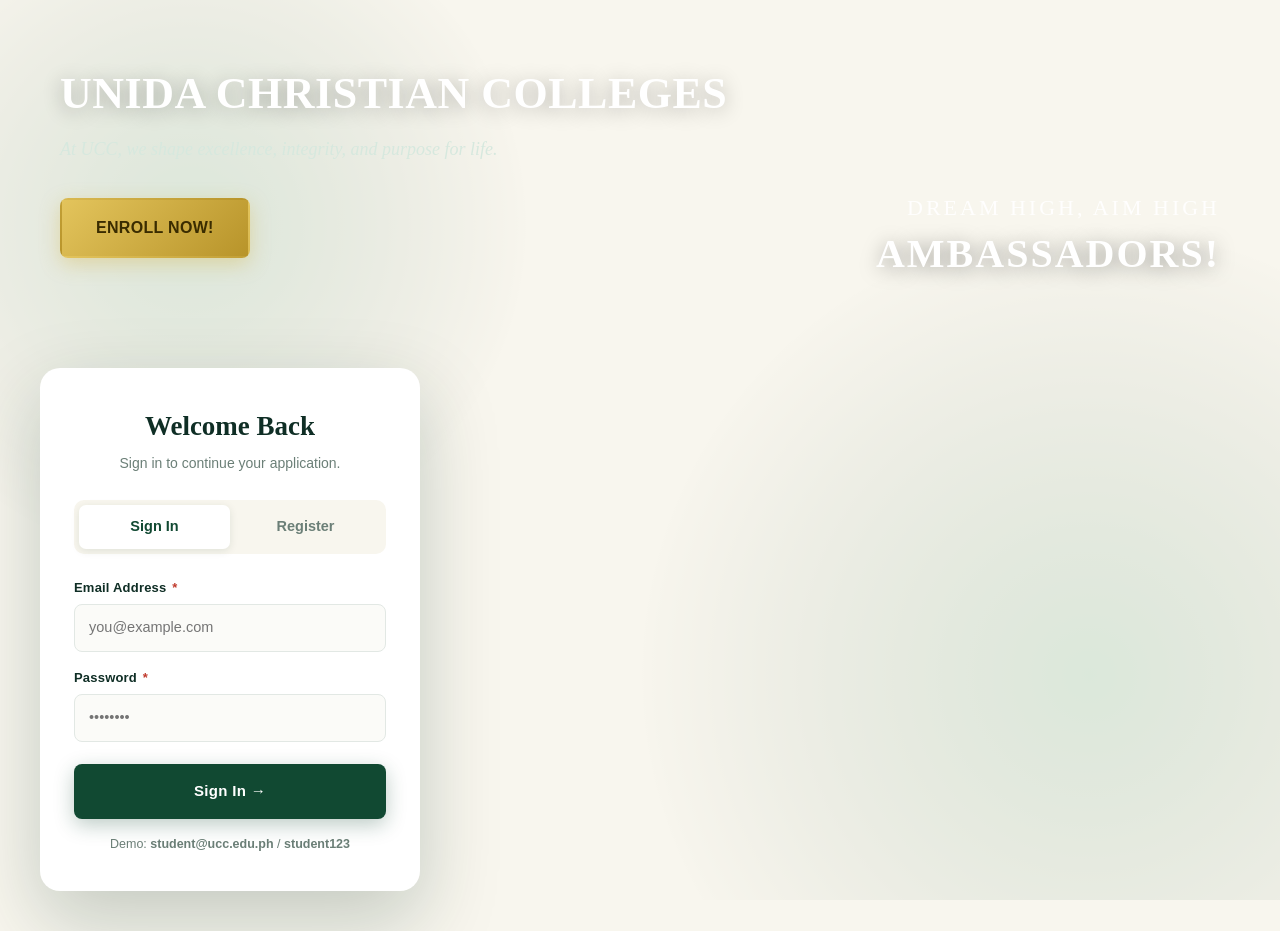
==== commit 55537f1b: "Update index.html" ====
--- a/index.html
+++ b/index.html
@@ -9,7 +9,7 @@
 <body>
 
 <nav id="navbar" class="navbar hidden"></nav>
-<section id="authPage" class="hero-wrap"></section>
+<section id="authPage" class="auth-wrap"></section>
 <main id="pageWrap" class="page-wrap hidden"></main>
 <div id="toastRoot" class="toast-root"></div>
 
--- a/styles.css
+++ b/styles.css
@@ -1047,3 +1047,319 @@
   border-radius: 50%;
   background: #fff;
   display
+
+/* =========================================================
+   ROLE SHELL (Admin + Faculty)
+   ========================================================= */
+
+.role-shell {
+  display: grid;
+  grid-template-columns: 260px 1fr;
+  min-height: 100vh;
+}
+
+.role-sidebar {
+  background: linear-gradient(180deg, var(--forest-800), var(--forest-700));
+  color: #d6e8de;
+  padding: 22px 16px;
+  display: flex;
+  flex-direction: column;
+  gap: 18px;
+  position: sticky;
+  top: 0;
+  height: 100vh;
+  overflow-y: auto;
+}
+
+.role-side-brand { display: flex; align-items: center; gap: 12px; padding: 0 6px; }
+.role-side-brand .rsb-logo {
+  width: 42px; height: 42px;
+  border-radius: 12px;
+  background: linear-gradient(140deg, var(--gold-400), var(--gold-600));
+  color: #3a2c00;
+  display: grid; place-items: center;
+  font-weight: 900;
+  font-size: 13px;
+  flex-shrink: 0;
+}
+.role-side-brand strong { color: #fff; font-size: 14.5px; display: block; line-height: 1.15; }
+.role-side-brand span { color: var(--gold-300); font-size: 12px; letter-spacing: .4px; }
+
+.role-nav { display: flex; flex-direction: column; gap: 4px; }
+.role-nav-item {
+  display: flex;
+  align-items: center;
+  gap: 11px;
+  padding: 11px 13px;
+  border-radius: 11px;
+  color: #c8ecdf;
+  font-size: 14px;
+  font-weight: 600;
+  text-align: left;
+  transition: .16s;
+  width: 100%;
+}
+.role-nav-item .rni { font-size: 15px; width: 20px; text-align: center; }
+.role-nav-item:hover { background: rgba(255,255,255,.09); color: #fff; }
+.role-nav-item.active {
+  background: linear-gradient(135deg, rgba(212,175,55,.95), rgba(212,175,55,.72));
+  color: #33270a;
+}
+
+.role-side-foot { margin-top: auto; display: grid; gap: 10px; }
+.role-side-foot .role-tag {
+  font-size: 11px;
+  letter-spacing: 1.2px;
+  text-transform: uppercase;
+  color: var(--gold-300);
+  padding-left: 6px;
+}
+.role-side-foot button {
+  padding: 10px 14px;
+  border-radius: 10px;
+  border: 1.5px solid rgba(255,255,255,.22);
+  color: #d6f5e8;
+  background: transparent;
+  font-weight: 700;
+  font-size: 13.5px;
+  transition: .18s;
+}
+.role-side-foot button:hover { background: rgba(255,255,255,.1); }
+
+.role-main { display: flex; flex-direction: column; min-width: 0; background: var(--cream); }
+
+.role-topbar {
+  background: #fff;
+  border-bottom: 1px solid var(--line);
+  padding: 16px 30px;
+  display: flex;
+  align-items: center;
+  justify-content: space-between;
+  gap: 18px;
+  position: sticky;
+  top: 0;
+  z-index: 20;
+}
+.role-topbar h1 { font-size: 20px; font-weight: 800; color: var(--forest-800); }
+.role-topbar .rt-sub { font-size: 12.8px; color: var(--muted); }
+.role-topbar .rt-user { display: flex; align-items: center; gap: 12px; }
+.role-topbar .rt-avatar {
+  width: 40px; height: 40px;
+  border-radius: 12px;
+  background: linear-gradient(135deg, var(--forest-500), var(--forest-700));
+  color: #fff;
+  display: grid; place-items: center;
+  font-weight: 800;
+  font-size: 14px;
+}
+.role-topbar .rt-who { text-align: right; line-height: 1.25; }
+.role-topbar .rt-who strong { display: block; font-size: 13.6px; color: var(--ink); }
+.role-topbar .rt-who span { font-size: 11.6px; color: var(--muted); text-transform: capitalize; }
+
+.role-content { padding: 26px 30px 70px; }
+
+/* ---- Shared role-page primitives ---- */
+
+.rp-grid-4 { display: grid; grid-template-columns: repeat(4, minmax(0,1fr)); gap: 16px; margin-bottom: 22px; }
+.rp-grid-3 { display: grid; grid-template-columns: repeat(3, minmax(0,1fr)); gap: 16px; }
+.rp-grid-2 { display: grid; grid-template-columns: repeat(2, minmax(0,1fr)); gap: 16px; }
+
+.rp-card {
+  background: #fff;
+  border: 1px solid var(--line);
+  border-radius: var(--radius);
+  padding: 18px 20px;
+  box-shadow: var(--shadow);
+}
+.rp-card-head {
+  display: flex;
+  align-items: center;
+  justify-content: space-between;
+  gap: 12px;
+  margin-bottom: 14px;
+  flex-wrap: wrap;
+}
+.rp-card-head h3 { font-size: 15.5px; font-weight: 800; color: var(--forest-800); }
+.rp-card-head .rp-hint { font-size: 12.4px; color: var(--muted); }
+
+.rp-stat { display: flex; align-items: flex-start; gap: 13px; }
+.rp-stat .ic {
+  width: 44px; height: 44px;
+  border-radius: 13px;
+  display: grid; place-items: center;
+  font-size: 18px;
+  background: var(--mint-100);
+  color: var(--forest-700);
+  flex-shrink: 0;
+}
+.rp-stat.gold .ic { background: #fdf6e3; color: var(--gold-600); }
+.rp-stat .val { font-size: 25px; font-weight: 800; line-height: 1.1; color: var(--forest-800); }
+.rp-stat .lbl { font-size: 12.6px; color: var(--muted); font-weight: 600; }
+.rp-stat .sub { font-size: 11.8px; color: var(--muted); margin-top: 3px; }
+
+.rp-table-wrap { overflow-x: auto; border-radius: var(--radius); border: 1px solid var(--line); background: #fff; }
+.rp-table { width: 100%; border-collapse: collapse; font-size: 13.6px; min-width: 620px; }
+.rp-table thead th {
+  background: var(--mint-100);
+  color: var(--forest-800);
+  text-align: left;
+  font-size: 11.8px;
+  letter-spacing: .7px;
+  text-transform: uppercase;
+  padding: 12px 14px;
+  font-weight: 800;
+  white-space: nowrap;
+  border-bottom: 1px solid var(--line);
+}
+.rp-table tbody td { padding: 12px 14px; border-bottom: 1px solid #eef7f3; vertical-align: middle; }
+.rp-table tbody tr:last-child td { border-bottom: none; }
+.rp-table tbody tr:hover { background: #f4fbf8; }
+
+.rp-badge {
+  display: inline-flex;
+  align-items: center;
+  gap: 5px;
+  padding: 4px 10px;
+  border-radius: 999px;
+  font-size: 11.5px;
+  font-weight: 800;
+  white-space: nowrap;
+}
+.rp-badge.green { background: var(--mint-100); color: var(--forest-700); }
+.rp-badge.gold  { background: #fdf6e3; color: var(--gold-600); }
+.rp-badge.red   { background: #fdeceb; color: var(--danger); }
+.rp-badge.grey  { background: #eef1f0; color: #64756f; }
+
+.rp-toolbar {
+  display: flex;
+  gap: 10px;
+  flex-wrap: wrap;
+  align-items: center;
+  margin-bottom: 18px;
+}
+.rp-toolbar .grow { flex: 1; min-width: 180px; }
+.rp-input {
+  padding: 9px 13px;
+  border: 1.5px solid var(--line);
+  border-radius: var(--radius-sm);
+  background: #fff;
+  font-size: 13.6px;
+  width: 100%;
+}
+.rp-input:focus { outline: none; border-color: var(--forest-500); box-shadow: 0 0 0 4px rgba(30,122,80,.12); }
+
+.rp-btn {
+  display: inline-flex;
+  align-items: center;
+  gap: 8px;
+  padding: 10px 16px;
+  border-radius: var(--radius-sm);
+  font-weight: 700;
+  font-size: 13.6px;
+  transition: .2s;
+  border: 1.5px solid transparent;
+  white-space: nowrap;
+}
+.rp-btn-primary { background: var(--forest-700); color: #fff; box-shadow: 0 6px 20px rgba(17,73,50,.25); }
+.rp-btn-primary:hover { background: var(--forest-600); transform: translateY(-1px); }
+.rp-btn-gold { background: linear-gradient(135deg, var(--gold-400), var(--gold-600)); color: #3a2c00; }
+.rp-btn-gold:hover { transform: translateY(-1px); }
+.rp-btn-ghost { background: transparent; border-color: var(--line); color: var(--forest-700); }
+.rp-btn-ghost:hover { background: var(--mint-100); }
+.rp-btn-danger { background: #fdeceb; color: var(--danger); border-color: #f7cfcd; }
+.rp-btn-danger:hover { background: #fbdcdb; }
+.rp-btn-sm { padding: 7px 12px; font-size: 12.6px; border-radius: 9px; }
+
+.rp-empty { text-align: center; padding: 44px 20px; color: var(--muted); font-size: 14px; }
+.rp-empty .big { font-size: 34px; display: block; margin-bottom: 10px; opacity: .55; }
+
+.rp-notice {
+  display: flex;
+  gap: 11px;
+  padding: 13px 15px;
+  border-radius: var(--radius-sm);
+  font-size: 13.2px;
+  line-height: 1.55;
+  border: 1px solid;
+  margin-bottom: 18px;
+}
+.rp-notice.mint { background: var(--mint-100); border-color: var(--mint-200); color: var(--forest-800); }
+.rp-notice.gold { background: #fdf6e3; border-color: var(--gold-200, #f8e9b8); color: #6b5200; }
+.rp-notice.info { background: #eef4ff; border-color: #d5e3ff; color: #1c4b96; }
+
+.rp-progress { height: 8px; border-radius: 999px; background: var(--mint-100); overflow: hidden; }
+.rp-progress > i { display: block; height: 100%; background: linear-gradient(90deg, var(--forest-400), var(--forest-700)); }
+
+.rp-modal-backdrop {
+  position: fixed;
+  inset: 0;
+  background: rgba(10, 46, 31, .55);
+  backdrop-filter: blur(3px);
+  display: grid;
+  place-items: center;
+  padding: 22px;
+  z-index: 100;
+  animation: rpFadeIn .16s ease;
+}
+@keyframes rpFadeIn { from { opacity: 0 } to { opacity: 1 } }
+
+.rp-modal {
+  background: #fff;
+  border-radius: 18px;
+  width: min(600px, 100%);
+  max-height: 88vh;
+  display: flex;
+  flex-direction: column;
+  box-shadow: var(--shadow-lg);
+  animation: rpPop .2s ease;
+  overflow: hidden;
+}
+.rp-modal.wide { width: min(900px, 100%); }
+@keyframes rpPop { from { transform: translateY(14px) scale(.97); opacity: 0 } to { transform: none; opacity: 1 } }
+
+.rp-modal-head {
+  padding: 18px 22px;
+  border-bottom: 1px solid var(--line);
+  display: flex;
+  align-items: center;
+  justify-content: space-between;
+  gap: 12px;
+  background: linear-gradient(135deg, var(--mint-100), #fff);
+}
+.rp-modal-head h3 { font-size: 16.5px; font-weight: 800; color: var(--forest-800); }
+.rp-modal-body { padding: 20px 22px; overflow-y: auto; }
+.rp-modal-foot {
+  padding: 15px 22px;
+  border-top: 1px solid var(--line);
+  display: flex;
+  justify-content: flex-end;
+  gap: 10px;
+  background: var(--cream);
+  flex-wrap: wrap;
+}
+
+.rp-code {
+  background: #0d3b28;
+  color: #c9f5e4;
+  padding: 16px 18px;
+  border-radius: var(--radius);
+  font-family: "SF Mono", Consolas, "Courier New", monospace;
+  font-size: 12.3px;
+  line-height: 1.65;
+  overflow-x: auto;
+  border: 1px solid #17654f;
+  white-space: pre;
+}
+
+@media (max-width: 1080px) { .rp-grid-4 { grid-template-columns: repeat(2, minmax(0,1fr)); } }
+@media (max-width: 900px) {
+  .role-shell { grid-template-columns: 1fr; }
+  .role-sidebar { position: static; height: auto; padding: 16px; flex-direction: row; align-items: center; flex-wrap: wrap; }
+  .role-sidebar .role-nav { flex-direction: row; overflow-x: auto; }
+  .role-nav-item { width: auto; white-space: nowrap; }
+  .role-side-foot { margin-top: 0; flex-direction: row; }
+  .role-content { padding: 20px 16px 60px; }
+  .role-topbar { padding: 14px 16px; }
+  .rp-grid-3, .rp-grid-2 { grid-template-columns: 1fr; }
+}
+@media (max-width: 560px) { .rp-grid-4 { grid-template-columns: 1fr; } }   
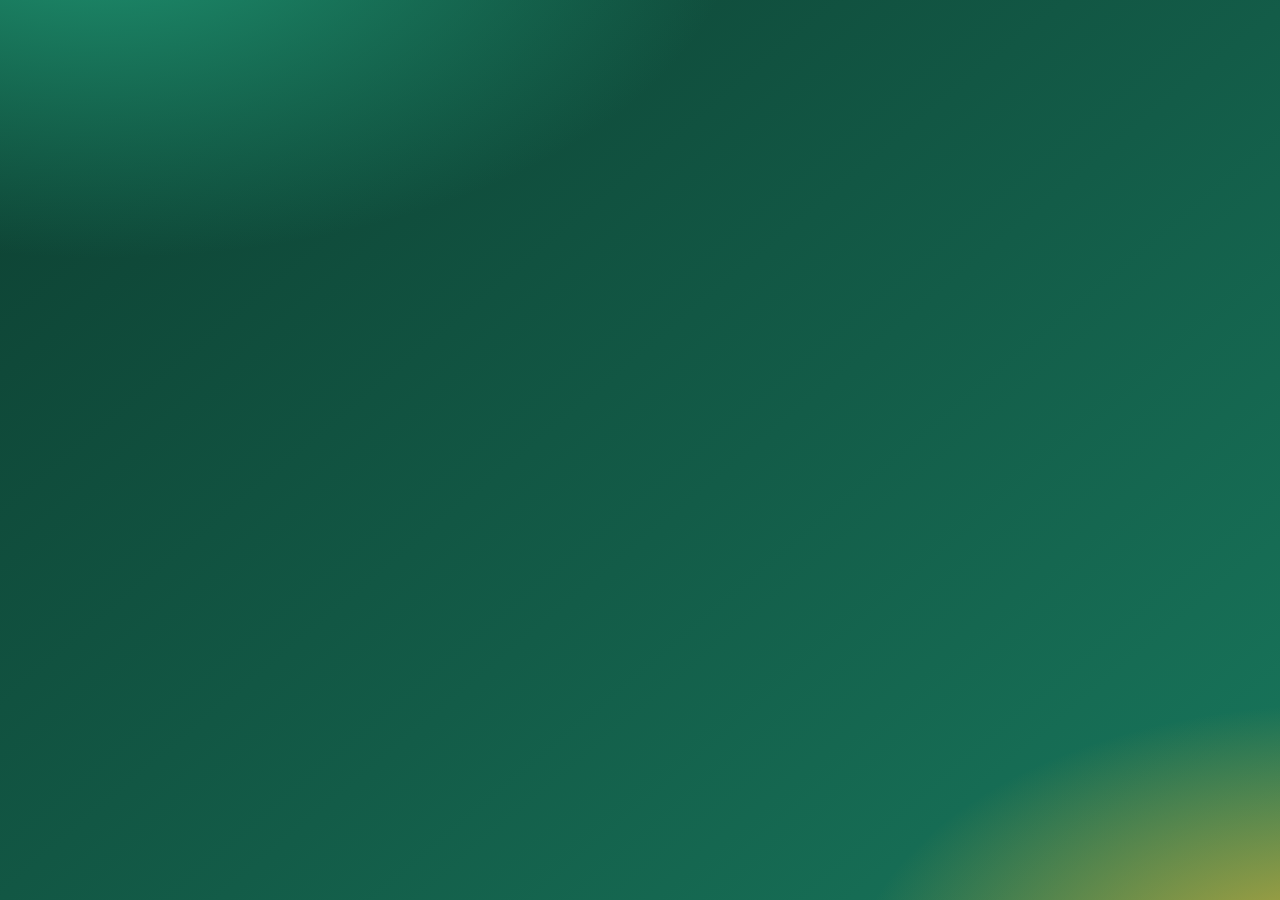
==== commit 3702eb99: "Update index.html" ====
--- a/index.html
+++ b/index.html
@@ -13,6 +13,6 @@
 <main id="pageWrap" class="page-wrap hidden"></main>
 <div id="toastRoot" class="toast-root"></div>
 
-<script src="app.js"></script>
+<script type="module" src="js/main.js"></script>
 </body>
 </html>
--- a/styles.css
+++ b/styles.css
@@ -1,44 +1,41 @@
 /* =========================================================
-   UNIDA CHRISTIAN COLLEGES — ADMISSIONS PORTAL
-   Theme: Deep Forest Green, Cream, Mint, Gold
+   UNIDA CHRISTIAN COLLEGES — Enrollment Portal
+   Theme: Mint Green + Gold + Deep Forest
    ========================================================= */
 
 * { box-sizing: border-box; margin: 0; padding: 0; }
 
 :root {
-  --forest-900: #0a2e1f;
-  --forest-800: #0d3b28;
-  --forest-700: #114932;
-  --forest-600: #16603f;
-  --forest-500: #1e7a50;
-  --forest-400: #2f9666;
-  --forest-300: #5cb187;
-
-  --mint-100: #d9f2e6;
-  --mint-200: #b8e6d0;
-  --mint-300: #8ed6b4;
-
+  --mint-50: #f2fbf7;
+  --mint-100: #dff6ec;
+  --mint-200: #bfeeda;
+  --mint-300: #93e0c3;
+  --mint-400: #5ccfa6;
+  --mint-500: #2fb98c;
+  --mint-600: #1f9673;
+  --mint-700: #18775c;
+  --mint-800: #135c48;
+  --mint-900: #0d3f31;
+
+  --gold-100: #fdf6e3;
+  --gold-200: #f8e9b8;
   --gold-300: #f0d98a;
   --gold-400: #e3c45c;
   --gold-500: #d4af37;
   --gold-600: #b8942a;
 
-  --cream: #f8f6ee;
-  --cream-dark: #ece8dc;
-  --paper: #ffffff;
-
   --ink: #0f2e25;
-  --muted: #6b7f77;
-  --line: #e2e8e4;
-
-  --danger: #c0392b;
-  --ok: #1e7a50;
-
-  --radius: 12px;
-  --radius-sm: 8px;
-  --shadow: 0 4px 20px rgba(10, 46, 31, .08);
-  --shadow-lg: 0 20px 60px rgba(10, 46, 31, .18);
-  --shadow-xl: 0 30px 80px rgba(10, 46, 31, .22);
+  --muted: #5f7a72;
+  --line: #dceee6;
+  --white: #ffffff;
+
+  --danger: #d9534f;
+  --ok: #1f9673;
+
+  --radius: 14px;
+  --radius-sm: 10px;
+  --shadow: 0 10px 30px rgba(16, 66, 52, .08);
+  --shadow-lg: 0 26px 60px rgba(0, 0, 0, .28);
 
   --serif: Georgia, "Times New Roman", serif;
   --sans: "Segoe UI", -apple-system, BlinkMacSystemFont, "Helvetica Neue", Arial, sans-serif;
@@ -47,7 +44,7 @@
 html, body {
   height: 100%;
   font-family: var(--sans);
-  background: var(--cream);
+  background: var(--mint-50);
   color: var(--ink);
   -webkit-font-smoothing: antialiased;
   line-height: 1.5;
@@ -55,7 +52,7 @@
 
 button, input, select, textarea { font: inherit; color: inherit; }
 button { cursor: pointer; border: none; background: none; }
-a { color: var(--forest-600); text-decoration: none; }
+a { color: var(--mint-600); }
 .hidden { display: none !important; }
 
 /* =========================================================
@@ -63,131 +60,90 @@
    ========================================================= */
 
 .navbar {
-  background: var(--forest-800);
+  background: linear-gradient(120deg, #0d3f31, #135c48);
   color: #fff;
-  padding: 0 42px;
-  height: 82px;
+  padding: 0 34px;
+  height: 74px;
   display: flex;
   align-items: center;
   justify-content: space-between;
-  gap: 24px;
+  gap: 20px;
   position: sticky;
   top: 0;
   z-index: 50;
-  box-shadow: 0 4px 20px rgba(0,0,0,.18);
-}
-
-.nav-brand { display: flex; align-items: center; gap: 14px; flex-shrink: 0; }
+  box-shadow: 0 4px 20px rgba(0, 0, 0, .18);
+}
+
+.nav-brand { display: flex; align-items: center; gap: 12px; }
 
 .nav-crest {
-  width: 52px; height: 52px;
+  width: 46px; height: 46px;
   border-radius: 50%;
   background: #fff;
   display: grid;
   place-items: center;
   overflow: hidden;
   flex-shrink: 0;
-  box-shadow: 0 3px 10px rgba(0,0,0,.25);
 }
 .nav-crest svg { width: 100%; height: 100%; }
 
 .nav-brand-text { display: flex; flex-direction: column; line-height: 1.05; }
 .nav-brand-text .b1 {
   font-family: var(--serif);
-  font-size: 20px;
+  font-size: 18px;
   font-weight: 700;
   letter-spacing: 1.2px;
-  color: #fff;
 }
 .nav-brand-text .b2 {
   font-family: var(--serif);
-  font-size: 12.5px;
-  letter-spacing: 1.8px;
+  font-size: 11.5px;
+  letter-spacing: 1.6px;
   color: #d6e8de;
-  font-weight: 400;
 }
 
 .nav-links {
   display: flex;
-  align-items: center;
-  gap: 6px;
+  gap: 4px;
   flex: 1;
   justify-content: center;
 }
 
 .nav-link {
   color: #d6e8de;
-  font-size: 15.5px;
+  font-size: 14.5px;
   font-weight: 500;
-  padding: 10px 20px;
+  padding: 9px 18px;
   border-radius: 8px;
   position: relative;
-  transition: color .2s, background .2s;
-  letter-spacing: .2px;
+  transition: .2s;
   white-space: nowrap;
 }
-.nav-link:hover { color: #fff; background: rgba(255,255,255,.06); }
+.nav-link:hover { color: #fff; background: rgba(255,255,255,.08); }
 .nav-link.active { color: #fff; font-weight: 700; }
 .nav-link.active::after {
   content: "";
   position: absolute;
-  left: 20px; right: 20px;
+  left: 18px; right: 18px;
   bottom: 2px;
   height: 3px;
   background: var(--gold-400);
   border-radius: 3px;
-  animation: slideIn .3s ease;
-}
-@keyframes slideIn { from { transform: scaleX(0); } to { transform: scaleX(1); } }
+}
 
 .nav-user {
-  width: 44px; height: 44px;
+  width: 42px; height: 42px;
   border-radius: 50%;
-  background: rgba(255,255,255,.12);
+  background: rgba(255,255,255,.14);
   border: 2px solid rgba(255,255,255,.25);
   display: grid;
   place-items: center;
   color: #fff;
-  font-size: 20px;
+  font-size: 18px;
   flex-shrink: 0;
   cursor: pointer;
   transition: .2s;
-  position: relative;
-}
-.nav-user:hover { background: rgba(255,255,255,.2); transform: scale(1.05); }
-
-.nav-user-menu {
-  position: absolute;
-  top: 56px;
-  right: 0;
-  background: #fff;
-  color: var(--ink);
-  border-radius: 10px;
-  box-shadow: var(--shadow-lg);
-  padding: 8px;
-  min-width: 200px;
-  display: none;
-  animation: fadeUp .2s ease;
-}
-.nav-user-menu.open { display: block; }
-.nav-user-menu button {
-  width: 100%;
-  text-align: left;
-  padding: 10px 14px;
-  border-radius: 6px;
-  font-size: 14px;
-  font-weight: 600;
-  color: var(--ink);
-  transition: .15s;
-}
-.nav-user-menu button:hover { background: var(--mint-100); color: var(--forest-700); }
-.nav-user-menu .um-name {
-  padding: 8px 14px 10px;
-  border-bottom: 1px solid var(--line);
-  margin-bottom: 6px;
-}
-.nav-user-menu .um-name strong { display: block; font-size: 14px; }
-.nav-user-menu .um-name span { font-size: 12px; color: var(--muted); }
+}
+.nav-user:hover { background: rgba(255,255,255,.22); }
 
 /* =========================================================
    BUTTONS
@@ -197,238 +153,170 @@
   display: inline-flex;
   align-items: center;
   justify-content: center;
-  gap: 10px;
-  padding: 14px 28px;
+  gap: 8px;
+  padding: 12px 24px;
   border-radius: var(--radius-sm);
   font-weight: 700;
-  font-size: 15px;
-  transition: all .25s cubic-bezier(.4, 0, .2, 1);
+  font-size: 14.5px;
+  transition: .22s;
   border: 2px solid transparent;
   white-space: nowrap;
-  letter-spacing: .3px;
-  position: relative;
-  overflow: hidden;
-}
-
-.btn::before {
-  content: "";
-  position: absolute;
-  top: 50%; left: 50%;
-  width: 0; height: 0;
-  border-radius: 50%;
-  background: rgba(255,255,255,.25);
-  transform: translate(-50%, -50%);
-  transition: width .5s, height .5s;
-}
-.btn:active::before { width: 320px; height: 320px; }
+}
 
 .btn-primary {
-  background: var(--forest-700);
+  background: linear-gradient(135deg, var(--mint-500), var(--mint-600));
   color: #fff;
-  box-shadow: 0 6px 20px rgba(17, 73, 50, .28);
-}
-.btn-primary:hover {
-  background: var(--forest-600);
-  transform: translateY(-2px);
-  box-shadow: 0 10px 26px rgba(17, 73, 50, .35);
-}
+  box-shadow: 0 6px 20px rgba(31,150,115,.30);
+}
+.btn-primary:hover { transform: translateY(-2px); box-shadow: 0 10px 26px rgba(31,150,115,.38); }
 
 .btn-gold {
   background: linear-gradient(135deg, var(--gold-400), var(--gold-600));
   color: #3a2c00;
-  box-shadow: 0 6px 20px rgba(212, 175, 55, .35);
-}
-.btn-gold:hover {
-  transform: translateY(-2px);
-  box-shadow: 0 10px 26px rgba(212, 175, 55, .45);
-}
+  box-shadow: 0 6px 20px rgba(212,175,55,.35);
+}
+.btn-gold:hover { transform: translateY(-2px); }
+
+.btn-ghost {
+  background: transparent;
+  border-color: var(--line);
+  color: var(--mint-800);
+}
+.btn-ghost:hover { background: var(--mint-100); }
 
 .btn-outline {
   background: transparent;
-  border-color: var(--forest-700);
-  color: var(--forest-700);
-}
-.btn-outline:hover {
-  background: var(--forest-700);
-  color: #fff;
-  transform: translateY(-2px);
-}
-
-.btn-ghost {
-  background: transparent;
-  color: var(--forest-700);
-  border-color: var(--line);
-}
-.btn-ghost:hover { background: var(--mint-100); }
-
+  border-color: var(--mint-700);
+  color: var(--mint-700);
+}
+.btn-outline:hover { background: var(--mint-700); color: #fff; }
+
+.btn-danger { background: #fdeceb; color: var(--danger); border-color: #f7cfcd; }
+.btn-danger:hover { background: #fbdcdb; }
+
+.btn-sm { padding: 7px 14px; font-size: 12.6px; }
+.btn-lg { padding: 15px 30px; font-size: 15.5px; }
 .btn-block { width: 100%; }
-.btn-sm { padding: 9px 18px; font-size: 13.5px; }
-.btn-lg { padding: 16px 34px; font-size: 16px; }
-.btn:disabled { opacity: .55; cursor: not-allowed; transform: none !important; }
+.btn:disabled { opacity: .5; cursor: not-allowed; transform: none !important; }
 
 /* =========================================================
    AUTH PAGE
    ========================================================= */
 
-.hero-wrap {
+.auth-wrap {
+  min-height: 100vh;
+  display: grid;
+  place-items: center;
+  padding: 24px;
+  background:
+    radial-gradient(1100px 600px at 8% -10%, #1f9673 0%, transparent 58%),
+    radial-gradient(900px 520px at 105% 110%, #d4af37 0%, transparent 55%),
+    linear-gradient(140deg, #0d3f31, #135c48 55%, #18775c);
+}
+
+.auth-card {
+  width: min(1020px, 100%);
+  display: grid;
+  grid-template-columns: 1fr 1fr;
+  background: var(--white);
+  border-radius: 22px;
+  overflow: hidden;
+  box-shadow: var(--shadow-lg);
+}
+
+.auth-brand {
+  background: linear-gradient(165deg, var(--mint-700), var(--mint-500) 70%, var(--mint-400));
+  color: #fff;
+  padding: 44px 38px;
+  display: flex;
+  flex-direction: column;
+  gap: 16px;
   position: relative;
-  min-height: calc(100vh - 82px);
-  background:
-    linear-gradient(100deg, rgba(10, 46, 31, .78) 0%, rgba(10, 46, 31, .55) 50%, rgba(10, 46, 31, .35) 100%),
-    linear-gradient(135deg, #1a4f38, #0a2e1f);
-  display: flex;
-  align-items: stretch;
-  overflow: hidden;
-}
-
-.hero-bg-illustration {
+}
+.auth-brand::after {
+  content: "";
   position: absolute;
-  inset: 0;
-  opacity: .35;
-  pointer-events: none;
-}
-.hero-bg-illustration svg { width: 100%; height: 100%; }
-
-.hero-left {
-  flex: 1;
-  padding: 70px 60px;
-  color: #fff;
-  display: flex;
-  flex-direction: column;
-  justify-content: flex-end;
-  position: relative;
-  z-index: 2;
-}
-
-.hero-heading {
-  font-family: var(--serif);
-  font-size: 44px;
-  line-height: 1.1;
-  font-weight: 700;
-  margin-bottom: 18px;
-  letter-spacing: .5px;
-  text-shadow: 0 3px 20px rgba(0,0,0,.3);
-  animation: fadeUp .8s ease;
-}
-.hero-sub {
-  font-size: 18px;
-  color: #d6e8de;
-  margin-bottom: 34px;
-  max-width: 520px;
-  line-height: 1.55;
-  animation: fadeUp .8s ease .1s backwards;
-  font-family: var(--serif);
-  font-style: italic;
-}
-@keyframes fadeUp {
-  from { opacity: 0; transform: translateY(24px); }
-  to { opacity: 1; transform: none; }
-}
-
-.hero-tagline {
-  position: absolute;
-  right: 60px;
-  bottom: 44px;
-  text-align: right;
-  color: rgba(255,255,255,.9);
-  z-index: 2;
-}
-.hero-tagline .line1 {
-  font-family: var(--serif);
-  font-size: 22px;
-  letter-spacing: 3px;
+  right: -60px; bottom: -60px;
+  width: 220px; height: 220px;
+  border-radius: 50%;
+  background: radial-gradient(circle, rgba(212,175,55,.5), transparent 68%);
+}
+.brand-logo {
+  width: 60px; height: 60px;
+  border-radius: 16px;
+  background: linear-gradient(140deg, var(--gold-400), var(--gold-600));
+  color: #3a2c00;
+  font-weight: 900;
+  font-size: 20px;
+  display: grid; place-items: center;
+  box-shadow: 0 10px 24px rgba(0,0,0,.22);
+}
+.auth-brand h1 { font-size: 26px; line-height: 1.2; font-weight: 800; }
+.brand-tag { color: #d6f5e8; font-size: 14.5px; margin-top: -6px; }
+.brand-points { list-style: none; display: grid; gap: 8px; font-size: 14px; color: #e8fff6; margin-top: 6px; }
+
+.brand-demo {
+  margin-top: auto;
+  background: rgba(0,0,0,.22);
+  border: 1px solid rgba(212,175,55,.45);
+  border-radius: var(--radius);
+  padding: 13px 15px;
+  font-size: 12.4px;
+  color: #e9fff7;
+  display: grid;
+  gap: 4px;
+  position: relative; z-index: 1;
+}
+.brand-demo strong {
+  color: var(--gold-300);
+  font-size: 12px;
   text-transform: uppercase;
-  font-weight: 400;
-}
-.hero-tagline .line2 {
-  font-family: var(--serif);
-  font-size: 40px;
-  font-weight: 700;
-  letter-spacing: 2px;
-  color: #fff;
-  text-shadow: 0 3px 20px rgba(0,0,0,.4);
-}
-
-.hero-right {
-  width: 460px;
-  padding: 40px 40px;
-  display: flex;
-  align-items: center;
-  justify-content: center;
-  z-index: 3;
-  position: relative;
-}
-
-.auth-card {
-  background: #fff;
-  border-radius: 20px;
-  padding: 38px 34px;
-  width: 100%;
-  box-shadow: var(--shadow-xl);
-  animation: fadeUp .7s ease;
-}
-
-.auth-card h2 {
-  font-family: var(--serif);
-  font-size: 27px;
-  font-weight: 700;
-  color: var(--ink);
-  text-align: center;
-  margin-bottom: 6px;
-}
-.auth-card .auth-desc {
-  text-align: center;
-  color: var(--muted);
-  font-size: 14px;
-  margin-bottom: 26px;
-}
+  letter-spacing: .8px;
+  margin-bottom: 2px;
+}
+
+.auth-form { padding: 38px 34px; display: flex; flex-direction: column; }
 
 .auth-tabs {
   display: flex;
-  background: var(--cream);
-  border-radius: 10px;
+  background: var(--mint-100);
+  border-radius: 12px;
   padding: 5px;
   margin-bottom: 24px;
 }
 .auth-tab {
   flex: 1;
-  padding: 11px 12px;
-  border-radius: 7px;
+  padding: 10px;
+  border-radius: 9px;
   font-weight: 600;
-  font-size: 14.5px;
-  color: var(--muted);
-  transition: .25s;
+  font-size: 14px;
+  color: var(--mint-700);
+  transition: .18s;
 }
 .auth-tab.active {
   background: #fff;
-  color: var(--forest-700);
-  box-shadow: 0 2px 8px rgba(10,46,31,.1);
-}
-
-.field { display: grid; gap: 7px; margin-bottom: 16px; }
-.field label {
-  font-size: 13px;
-  font-weight: 600;
-  color: var(--ink);
-  letter-spacing: .2px;
-}
+  color: var(--mint-800);
+  box-shadow: 0 3px 10px rgba(16,66,52,.12);
+}
+
+.field { display: grid; gap: 6px; margin-bottom: 14px; }
+.field label { font-size: 12.8px; font-weight: 700; color: var(--mint-800); }
 .field label .req { color: var(--danger); margin-left: 2px; }
 .field input, .field select, .field textarea {
   width: 100%;
-  padding: 12px 14px;
+  padding: 11px 13px;
   border: 1.5px solid var(--line);
   border-radius: var(--radius-sm);
-  background: #fbfbf8;
-  font-size: 14.5px;
-  transition: .2s;
+  background: #fbfefd;
+  font-size: 14.2px;
+  transition: .16s;
 }
 .field input:focus, .field select:focus, .field textarea:focus {
   outline: none;
-  border-color: var(--forest-500);
-  background: #fff;
-  box-shadow: 0 0 0 4px rgba(30, 122, 80, .12);
-}
-
+  border-color: var(--mint-400);
+  background: #fff;
+  box-shadow: 0 0 0 4px rgba(47,185,140,.14);
+}
 .field-row { display: grid; grid-template-columns: 1fr 1fr; gap: 12px; }
 
 /* =========================================================
@@ -436,9 +324,9 @@
    ========================================================= */
 
 .page-wrap {
-  max-width: 1400px;
+  max-width: 1360px;
   margin: 0 auto;
-  padding: 34px 42px 80px;
+  padding: 28px 34px 80px;
   animation: pageIn .5s ease;
 }
 @keyframes pageIn {
@@ -449,52 +337,49 @@
 .college-banner {
   border-radius: 16px;
   overflow: hidden;
-  margin-bottom: 28px;
-  display: grid;
-  grid-template-columns: 1fr 1.1fr;
-  min-height: 240px;
+  margin-bottom: 26px;
+  display: grid;
+  grid-template-columns: 1fr 1fr;
+  min-height: 220px;
   box-shadow: var(--shadow);
-  animation: fadeUp .6s ease;
 }
 .college-banner .banner-text {
-  background: linear-gradient(120deg, var(--forest-800), var(--forest-700));
+  background: linear-gradient(120deg, var(--mint-800), var(--mint-700));
   color: #fff;
-  padding: 40px 44px;
+  padding: 38px 42px;
   display: flex;
   flex-direction: column;
   justify-content: center;
 }
 .college-banner .banner-text h2 {
   font-family: var(--serif);
-  font-size: 34px;
+  font-size: 32px;
   letter-spacing: 2px;
   text-transform: uppercase;
   font-weight: 700;
   line-height: 1.1;
-  margin-bottom: 12px;
+  margin-bottom: 10px;
 }
 .college-banner .banner-text .banner-sub {
   font-family: var(--serif);
-  font-size: 20px;
+  font-size: 19px;
   letter-spacing: 2px;
   color: var(--gold-400);
   text-transform: uppercase;
-  margin-bottom: 16px;
   font-weight: 700;
+  margin-bottom: 14px;
 }
 .college-banner .banner-text p {
-  font-size: 16px;
+  font-size: 15.5px;
   color: #d6e8de;
   font-family: var(--serif);
   font-style: italic;
 }
 .college-banner .banner-img {
   background:
-    linear-gradient(135deg, rgba(30, 122, 80, .5), rgba(10, 46, 31, .6)),
-    linear-gradient(135deg, #2f9666, #0a2e1f);
+    linear-gradient(135deg, rgba(47,185,140,.5), rgba(13,63,49,.7)),
+    linear-gradient(135deg, #2fb98c, #0d3f31);
   position: relative;
-  min-height: 220px;
-  overflow: hidden;
 }
 .college-banner .banner-img::before,
 .college-banner .banner-img::after {
@@ -503,44 +388,37 @@
   border-radius: 50%;
 }
 .college-banner .banner-img::before {
-  width: 180px; height: 180px;
-  background: rgba(255,255,255,.06);
-  top: 20px; left: 40px;
+  width: 160px; height: 160px;
+  background: rgba(255,255,255,.07);
+  top: 20px; left: 30px;
 }
 .college-banner .banner-img::after {
-  width: 120px; height: 120px;
-  background: rgba(240, 217, 138, .12);
-  bottom: 20px; right: 60px;
-}
-
+  width: 110px; height: 110px;
+  background: rgba(240,217,138,.14);
+  bottom: 20px; right: 50px;
+}
+
+/* ---- Progress card ---- */
 .progress-card {
   background: #fff;
   border-radius: 16px;
-  padding: 34px 40px;
+  padding: 30px 36px;
   box-shadow: var(--shadow);
-  margin-bottom: 28px;
-  animation: fadeUp .6s ease .05s backwards;
-}
-.progress-card h3 {
-  font-size: 22px;
-  font-weight: 700;
-  margin-bottom: 30px;
-  color: var(--ink);
-}
+  margin-bottom: 26px;
+}
+.progress-card h3 { font-size: 21px; font-weight: 700; margin-bottom: 26px; }
 
 .steps {
   display: grid;
   grid-template-columns: repeat(5, 1fr);
   gap: 8px;
   position: relative;
-  margin-bottom: 30px;
+  margin-bottom: 26px;
 }
 .steps::before {
   content: "";
   position: absolute;
-  top: 34px;
-  left: 10%;
-  right: 10%;
+  top: 32px; left: 10%; right: 10%;
   height: 3px;
   background: var(--line);
   z-index: 0;
@@ -550,124 +428,91 @@
   flex-direction: column;
   align-items: center;
   text-align: center;
+  gap: 8px;
   position: relative;
   z-index: 1;
-  gap: 10px;
 }
 .step-circle {
-  width: 68px;
-  height: 68px;
+  width: 64px; height: 64px;
   border-radius: 50%;
-  background: #b8bcb9;
+  background: #c8d2cd;
   color: #fff;
   display: grid;
   place-items: center;
-  font-size: 26px;
+  font-size: 24px;
   transition: .3s;
-  box-shadow: 0 4px 12px rgba(0,0,0,.08);
 }
 .step.active .step-circle {
-  background: var(--forest-700);
-  box-shadow: 0 6px 20px rgba(17, 73, 50, .35);
+  background: var(--mint-700);
+  box-shadow: 0 6px 20px rgba(24,119,92,.4);
   animation: pulse 2s infinite;
 }
-.step.done .step-circle { background: var(--forest-600); }
+.step.done .step-circle { background: var(--mint-600); }
 @keyframes pulse {
-  0%, 100% { box-shadow: 0 6px 20px rgba(17, 73, 50, .35); }
-  50% { box-shadow: 0 6px 30px rgba(17, 73, 50, .6); }
-}
-.step-num {
-  font-size: 12px;
-  font-weight: 700;
-  color: var(--muted);
-  letter-spacing: .8px;
-}
-.step-label {
-  font-size: 12.5px;
-  font-weight: 600;
-  color: var(--ink);
-  line-height: 1.3;
-  max-width: 120px;
-}
-.step.active .step-label { color: var(--forest-700); font-weight: 700; }
+  0%, 100% { box-shadow: 0 6px 20px rgba(24,119,92,.4); }
+  50% { box-shadow: 0 6px 30px rgba(24,119,92,.65); }
+}
+.step-num { font-size: 11.5px; font-weight: 700; color: var(--muted); letter-spacing: .8px; }
+.step-label { font-size: 12.4px; font-weight: 600; line-height: 1.3; max-width: 120px; }
+.step.active .step-label { color: var(--mint-700); font-weight: 700; }
 
 .continue-bar {
   background: var(--mint-100);
   border-radius: 14px;
-  padding: 24px 30px;
-  display: flex;
-  align-items: center;
-  gap: 22px;
-  animation: fadeUp .6s ease .1s backwards;
+  padding: 22px 26px;
+  display: flex;
+  align-items: center;
+  gap: 20px;
 }
 .continue-bar .cb-icon {
-  width: 56px; height: 56px;
+  width: 52px; height: 52px;
   border-radius: 50%;
-  background: var(--forest-700);
+  background: var(--mint-700);
   color: #fff;
   display: grid;
   place-items: center;
-  font-size: 26px;
+  font-size: 24px;
   flex-shrink: 0;
 }
 .continue-bar .cb-text { flex: 1; }
-.continue-bar .cb-text h4 {
-  font-size: 17px;
-  font-weight: 700;
-  color: var(--ink);
-  margin-bottom: 4px;
-}
-.continue-bar .cb-text p {
-  font-size: 14.5px;
-  color: var(--muted);
-  line-height: 1.4;
-}
-
-/* =========================================================
-   APPLY LAYOUT
-   ========================================================= */
-
+.continue-bar .cb-text h4 { font-size: 16.5px; font-weight: 700; margin-bottom: 3px; }
+.continue-bar .cb-text p { font-size: 14px; color: var(--muted); }
+
+/* ---- Apply layout ---- */
 .apply-layout {
   display: grid;
-  grid-template-columns: 280px 1fr;
-  gap: 26px;
+  grid-template-columns: 260px 1fr;
+  gap: 24px;
   align-items: start;
 }
-
 .apply-sidebar {
   background: #fff;
   border-radius: 16px;
-  padding: 24px 18px;
+  padding: 20px 16px;
   box-shadow: var(--shadow);
   position: sticky;
-  top: 106px;
-  animation: slideInLeft .5s ease;
-}
-@keyframes slideInLeft {
-  from { opacity: 0; transform: translateX(-20px); }
-  to { opacity: 1; transform: none; }
-}
-
+  top: 100px;
+}
 .sidebar-step {
   display: flex;
   align-items: center;
-  gap: 14px;
-  padding: 14px 16px;
-  border-radius: 12px;
-  margin-bottom: 6px;
+  gap: 12px;
+  padding: 12px 14px;
+  border-radius: 11px;
+  margin-bottom: 4px;
   cursor: pointer;
-  transition: .25s;
-  font-size: 14.5px;
+  transition: .2s;
+  font-size: 14px;
   font-weight: 600;
   color: var(--ink);
-  position: relative;
   width: 100%;
   text-align: left;
-}
-.sidebar-step:hover { background: var(--cream); }
+  position: relative;
+}
+.sidebar-step:hover { background: var(--mint-50); }
 .sidebar-step.active {
   background: var(--mint-100);
-  color: var(--forest-700);
+  color: var(--mint-700);
   font-weight: 700;
 }
 .sidebar-step.active::before {
@@ -675,129 +520,99 @@
   position: absolute;
   left: 0; top: 20%; bottom: 20%;
   width: 4px;
-  background: var(--forest-700);
+  background: var(--mint-700);
   border-radius: 0 4px 4px 0;
 }
 .sidebar-step .ss-icon {
-  width: 38px;
-  height: 38px;
+  width: 36px; height: 36px;
   border-radius: 50%;
-  background: #b8bcb9;
+  background: #c8d2cd;
   color: #fff;
   display: grid;
   place-items: center;
-  font-size: 17px;
+  font-size: 16px;
   flex-shrink: 0;
-  transition: .25s;
-}
-.sidebar-step.active .ss-icon { background: var(--forest-700); }
-.sidebar-step.done .ss-icon { background: var(--forest-600); }
+  transition: .2s;
+}
+.sidebar-step.active .ss-icon { background: var(--mint-700); }
+.sidebar-step.done .ss-icon { background: var(--mint-600); }
 
 .apply-main {
   background: #fff;
   border-radius: 16px;
-  padding: 40px 46px;
+  padding: 36px 42px;
   box-shadow: var(--shadow);
-  animation: fadeUp .5s ease;
-  min-height: 520px;
+  min-height: 500px;
   display: flex;
   flex-direction: column;
 }
-
 .apply-main h2 {
   font-family: var(--serif);
-  font-size: 28px;
+  font-size: 26px;
   font-weight: 700;
-  color: var(--ink);
-  margin-bottom: 8px;
-  letter-spacing: .3px;
+  margin-bottom: 6px;
 }
 .apply-main .subtitle {
-  font-size: 15px;
+  font-size: 14.5px;
   color: var(--muted);
-  margin-bottom: 30px;
+  margin-bottom: 26px;
   line-height: 1.5;
 }
-
 .apply-form-body { flex: 1; }
 .apply-footer {
   display: flex;
   justify-content: space-between;
   gap: 14px;
-  padding-top: 28px;
-  margin-top: 28px;
+  padding-top: 24px;
+  margin-top: 24px;
   border-top: 1px solid var(--line);
 }
 
-/* =========================================================
-   EDUCATIONAL BACKGROUND
-   ========================================================= */
-
+/* ---- Educational blocks ---- */
 .edu-block {
   background: var(--mint-100);
   border-radius: 12px;
-  padding: 20px 22px;
-  margin-bottom: 16px;
-  animation: fadeUp .4s ease backwards;
-}
-.edu-block:nth-child(1) { animation-delay: .05s; }
-.edu-block:nth-child(2) { animation-delay: .1s; }
-.edu-block:nth-child(3) { animation-delay: .15s; }
-.edu-block:nth-child(4) { animation-delay: .2s; }
+  padding: 18px 20px;
+  margin-bottom: 14px;
+}
 .edu-block h4 {
-  font-size: 15.5px;
+  font-family: var(--serif);
+  font-size: 15px;
   font-weight: 700;
-  color: var(--forest-800);
-  margin-bottom: 14px;
-  font-family: var(--serif);
-}
-.edu-block .field label { font-size: 13px; font-weight: 500; color: var(--ink); }
-.edu-block .field label .req { color: var(--danger); }
-
-/* =========================================================
-   PROGRAMS
-   ========================================================= */
-
+  color: var(--mint-800);
+  margin-bottom: 12px;
+}
+
+/* ---- Program list ---- */
 .program-list {
   background: var(--mint-100);
   border-radius: 12px;
-  padding: 26px 28px;
+  padding: 24px 26px;
   border: 1.5px solid var(--mint-200);
 }
 .program-list h3 {
   font-family: var(--serif);
-  font-size: 24px;
-  color: var(--forest-800);
-  margin-bottom: 16px;
+  font-size: 22px;
+  color: var(--mint-800);
+  margin-bottom: 14px;
 }
 .program-list p {
   font-size: 14.5px;
   line-height: 1.7;
-  color: var(--ink);
   font-family: var(--serif);
 }
-.program-list p strong { font-family: var(--sans); font-weight: 700; }
-.program-list ul {
-  margin: 4px 0 10px 26px;
-  font-size: 14.5px;
-  line-height: 1.7;
-  font-family: var(--serif);
-}
-
-/* =========================================================
-   DOCUMENT UPLOAD
-   ========================================================= */
-
+.program-list ul { margin: 4px 0 10px 24px; font-size: 14.5px; line-height: 1.7; font-family: var(--serif); }
+
+/* ---- Document upload ---- */
 .doc-choices {
   display: grid;
   grid-template-columns: 1fr 1fr;
-  gap: 22px;
-  margin-top: 10px;
+  gap: 20px;
 }
 .doc-choice {
   border: 1.5px solid var(--line);
   border-radius: 14px;
-  padding: 32px 26px;
+  padding: 28px 24px;
   text-align: center;
   transition: .3s;
   cursor: pointer;
@@ -805,211 +620,148 @@
   display: flex;
   flex-direction: column;
   align-items: center;
-  gap: 14px;
+  gap: 12px;
 }
 .doc-choice:hover {
-  border-color: var(--forest-500);
+  border-color: var(--mint-500);
   transform: translateY(-4px);
-  box-shadow: 0 12px 30px rgba(10,46,31,.12);
+  box-shadow: 0 12px 30px rgba(16,66,52,.12);
 }
 .doc-choice.featured {
   background: var(--mint-100);
   border-color: var(--mint-200);
 }
-.doc-choice .dc-icon {
-  width: 84px;
-  height: 84px;
-  display: grid;
-  place-items: center;
-  font-size: 52px;
-  color: var(--forest-700);
-}
+.doc-choice .dc-icon { font-size: 48px; color: var(--mint-700); }
 .doc-choice h3 {
   font-family: var(--serif);
-  font-size: 22px;
-  color: var(--forest-800);
-  font-weight: 700;
-}
-.doc-choice p {
-  font-size: 14px;
-  color: var(--muted);
-  line-height: 1.5;
-  max-width: 260px;
-}
+  font-size: 20px;
+  color: var(--mint-800);
+}
+.doc-choice p { font-size: 13.5px; color: var(--muted); max-width: 240px; }
 
 .upload-row {
   border: 1.5px solid var(--line);
   border-radius: 12px;
-  padding: 20px 24px;
-  margin-bottom: 16px;
+  padding: 18px 22px;
+  margin-bottom: 14px;
   display: flex;
   align-items: center;
   justify-content: space-between;
-  gap: 18px;
-  transition: .25s;
-  animation: fadeUp .4s ease backwards;
-  background: #fff;
-}
-.upload-row:nth-child(1) { animation-delay: .05s; }
-.upload-row:nth-child(2) { animation-delay: .1s; }
-.upload-row:nth-child(3) { animation-delay: .15s; }
-.upload-row:nth-child(4) { animation-delay: .2s; }
-.upload-row:hover { border-color: var(--forest-500); }
-.upload-row .ur-text h4 {
-  font-size: 17px;
-  font-weight: 700;
-  color: var(--ink);
-  margin-bottom: 4px;
-}
-.upload-row .ur-text p {
-  font-size: 13.5px;
-  color: var(--muted);
-}
+  gap: 16px;
+  transition: .2s;
+  background: #fff;
+}
+.upload-row:hover { border-color: var(--mint-500); }
+.upload-row .ur-text h4 { font-size: 16px; font-weight: 700; margin-bottom: 3px; }
+.upload-row .ur-text p { font-size: 13px; color: var(--muted); }
 .upload-row .ur-input {
   display: flex;
   flex-direction: column;
   align-items: flex-end;
-  gap: 6px;
+  gap: 5px;
 }
 .upload-row input[type="file"] { display: none; }
 .file-btn {
   display: inline-flex;
   align-items: center;
   gap: 8px;
-  border: 1.5px solid var(--forest-700);
-  color: var(--forest-700);
-  padding: 9px 18px;
+  border: 1.5px solid var(--mint-700);
+  color: var(--mint-700);
+  padding: 8px 16px;
   border-radius: 8px;
-  font-size: 13.5px;
+  font-size: 13px;
   font-weight: 600;
   cursor: pointer;
+  background: #fff;
   transition: .2s;
-  background: #fff;
-}
-.file-btn:hover { background: var(--forest-700); color: #fff; }
-.file-name {
-  font-size: 12px;
-  color: var(--muted);
-  max-width: 200px;
-  overflow: hidden;
-  text-overflow: ellipsis;
-  white-space: nowrap;
-}
-.file-name.selected { color: var(--forest-700); font-weight: 600; }
-
-/* =========================================================
-   REVIEW
-   ========================================================= */
-
+}
+.file-btn:hover { background: var(--mint-700); color: #fff; }
+.file-name { font-size: 11.5px; color: var(--muted); max-width: 180px; overflow: hidden; text-overflow: ellipsis; white-space: nowrap; }
+.file-name.selected { color: var(--mint-700); font-weight: 600; }
+
+/* ---- Review ---- */
 .review-card {
   border: 1.5px solid var(--line);
   border-radius: 12px;
-  padding: 8px 4px;
-  margin-bottom: 22px;
+  margin-bottom: 20px;
 }
 .review-row {
   display: flex;
   align-items: center;
-  gap: 18px;
-  padding: 18px 22px;
+  gap: 16px;
+  padding: 16px 20px;
   border-bottom: 1px solid var(--line);
-  transition: .2s;
 }
 .review-row:last-child { border-bottom: none; }
-.review-row:hover { background: var(--cream); }
 .review-row .rr-icon {
-  width: 44px; height: 44px;
+  width: 42px; height: 42px;
   border-radius: 50%;
-  background: var(--forest-700);
+  background: var(--mint-700);
   color: #fff;
   display: grid;
   place-items: center;
-  font-size: 20px;
+  font-size: 18px;
   flex-shrink: 0;
 }
 .review-row .rr-content { flex: 1; }
 .review-row .rr-content h4 {
-  font-size: 15.5px;
+  font-size: 15px;
   font-weight: 700;
-  color: var(--ink);
-  margin-bottom: 4px;
   font-family: var(--serif);
-}
-.review-row .rr-content p {
-  font-size: 13.5px;
-  color: var(--muted);
-  line-height: 1.45;
-}
+  margin-bottom: 3px;
+}
+.review-row .rr-content p { font-size: 13px; color: var(--muted); line-height: 1.45; }
 .review-row .rr-edit {
-  color: var(--forest-700);
-  font-size: 13.5px;
+  color: var(--mint-700);
+  font-size: 13px;
   font-weight: 700;
-  display: inline-flex;
-  align-items: center;
-  gap: 6px;
-  cursor: pointer;
   padding: 8px 14px;
   border-radius: 8px;
   transition: .2s;
-  background: none;
 }
 .review-row .rr-edit:hover { background: var(--mint-100); }
 
 .certify {
   background: var(--mint-100);
   border-radius: 12px;
-  padding: 18px 22px;
+  padding: 16px 20px;
   display: flex;
   align-items: flex-start;
   gap: 14px;
   cursor: pointer;
+  border: 1.5px solid transparent;
   transition: .2s;
-  border: 1.5px solid transparent;
-}
-.certify:hover { border-color: var(--mint-300); }
-.certify.checked { border-color: var(--forest-500); }
+}
+.certify.checked { border-color: var(--mint-500); }
 .certify input { display: none; }
 .certify .check-box {
   width: 26px; height: 26px;
-  border: 2px solid var(--forest-500);
+  border: 2px solid var(--mint-500);
   border-radius: 6px;
   flex-shrink: 0;
   display: grid;
   place-items: center;
   color: #fff;
   font-size: 16px;
+  background: #fff;
   transition: .2s;
-  background: #fff;
-}
-.certify.checked .check-box { background: var(--forest-700); border-color: var(--forest-700); }
-.certify .cert-text {
-  font-size: 14.5px;
-  color: var(--ink);
-  line-height: 1.5;
-  font-weight: 500;
-}
-
-/* =========================================================
-   SUCCESS
-   ========================================================= */
-
-.success-wrap {
-  text-align: center;
-  padding: 40px 20px;
-  animation: fadeUp .6s ease;
-}
+}
+.certify.checked .check-box { background: var(--mint-700); border-color: var(--mint-700); }
+.certify .cert-text { font-size: 14px; line-height: 1.5; font-weight: 500; }
+
+/* ---- Success ---- */
+.success-wrap { text-align: center; padding: 30px 20px; }
 .success-check {
-  width: 110px;
-  height: 110px;
+  width: 100px; height: 100px;
   border-radius: 50%;
-  background: var(--forest-700);
+  background: var(--mint-700);
+  color: #fff;
   display: grid;
   place-items: center;
-  margin: 0 auto 28px;
-  color: #fff;
-  font-size: 56px;
-  animation: popIn .6s cubic-bezier(.34, 1.56, .64, 1);
-  box-shadow: 0 16px 44px rgba(17, 73, 50, .35);
+  font-size: 52px;
+  margin: 0 auto 24px;
+  box-shadow: 0 16px 44px rgba(24,119,92,.35);
+  animation: popIn .6s cubic-bezier(.34,1.56,.64,1);
 }
 @keyframes popIn {
   0% { transform: scale(0); }
@@ -1018,35 +770,41 @@
 }
 .success-wrap h2 {
   font-family: var(--serif);
-  font-size: 34px;
-  color: var(--ink);
-  font-weight: 700;
-  margin-bottom: 14px;
+  font-size: 32px;
+  margin-bottom: 12px;
 }
 .success-wrap > p {
-  font-size: 16px;
+  font-size: 15.5px;
   color: var(--muted);
-  max-width: 620px;
-  margin: 0 auto 34px;
+  max-width: 600px;
+  margin: 0 auto 30px;
   line-height: 1.6;
 }
 .email-confirm {
   background: var(--mint-100);
   border-radius: 12px;
-  padding: 20px 26px;
-  display: flex;
-  align-items: center;
-  gap: 18px;
-  max-width: 640px;
-  margin: 0 auto 34px;
+  padding: 18px 24px;
+  display: flex;
+  align-items: center;
+  gap: 16px;
+  max-width: 600px;
+  margin: 0 auto 30px;
   text-align: left;
   border: 1px solid var(--mint-200);
 }
 .email-confirm .ec-icon {
-  width: 52px; height: 52px;
+  width: 48px; height: 48px;
   border-radius: 50%;
   background: #fff;
-  display
+  color: var(--mint-700);
+  display: grid;
+  place-items: center;
+  font-size: 22px;
+  flex-shrink: 0;
+}
+.email-confirm .ec-text p { font-size: 13px; color: var(--muted); }
+.email-confirm .ec-text strong { font-size: 14.5px; word-break: break-all; }
+.success-actions { display: flex; justify-content: center; gap: 14px; flex-wrap: wrap; }
 
 /* =========================================================
    ROLE SHELL (Admin + Faculty)
@@ -1054,46 +812,46 @@
 
 .role-shell {
   display: grid;
-  grid-template-columns: 260px 1fr;
+  grid-template-columns: 250px 1fr;
   min-height: 100vh;
 }
 
 .role-sidebar {
-  background: linear-gradient(180deg, var(--forest-800), var(--forest-700));
+  background: linear-gradient(180deg, #0d3f31, #135c48 60%, #18775c);
   color: #d6e8de;
-  padding: 22px 16px;
+  padding: 20px 14px;
   display: flex;
   flex-direction: column;
-  gap: 18px;
+  gap: 16px;
   position: sticky;
   top: 0;
   height: 100vh;
   overflow-y: auto;
 }
 
-.role-side-brand { display: flex; align-items: center; gap: 12px; padding: 0 6px; }
+.role-side-brand { display: flex; align-items: center; gap: 12px; padding: 0 4px; }
 .role-side-brand .rsb-logo {
   width: 42px; height: 42px;
   border-radius: 12px;
   background: linear-gradient(140deg, var(--gold-400), var(--gold-600));
   color: #3a2c00;
-  display: grid; place-items: center;
   font-weight: 900;
   font-size: 13px;
+  display: grid; place-items: center;
   flex-shrink: 0;
 }
-.role-side-brand strong { color: #fff; font-size: 14.5px; display: block; line-height: 1.15; }
-.role-side-brand span { color: var(--gold-300); font-size: 12px; letter-spacing: .4px; }
+.role-side-brand strong { color: #fff; font-size: 14px; display: block; line-height: 1.15; }
+.role-side-brand span { color: var(--gold-300); font-size: 11.5px; letter-spacing: .4px; }
 
 .role-nav { display: flex; flex-direction: column; gap: 4px; }
 .role-nav-item {
   display: flex;
   align-items: center;
   gap: 11px;
-  padding: 11px 13px;
-  border-radius: 11px;
+  padding: 10px 12px;
+  border-radius: 10px;
   color: #c8ecdf;
-  font-size: 14px;
+  font-size: 13.5px;
   font-weight: 600;
   text-align: left;
   transition: .16s;
@@ -1112,26 +870,26 @@
   letter-spacing: 1.2px;
   text-transform: uppercase;
   color: var(--gold-300);
-  padding-left: 6px;
+  padding-left: 4px;
 }
 .role-side-foot button {
-  padding: 10px 14px;
+  padding: 9px 14px;
   border-radius: 10px;
   border: 1.5px solid rgba(255,255,255,.22);
   color: #d6f5e8;
   background: transparent;
   font-weight: 700;
-  font-size: 13.5px;
+  font-size: 13px;
   transition: .18s;
 }
 .role-side-foot button:hover { background: rgba(255,255,255,.1); }
 
-.role-main { display: flex; flex-direction: column; min-width: 0; background: var(--cream); }
+.role-main { display: flex; flex-direction: column; min-width: 0; background: var(--mint-50); }
 
 .role-topbar {
   background: #fff;
   border-bottom: 1px solid var(--line);
-  padding: 16px 30px;
+  padding: 14px 26px;
   display: flex;
   align-items: center;
   justify-content: space-between;
@@ -1140,35 +898,35 @@
   top: 0;
   z-index: 20;
 }
-.role-topbar h1 { font-size: 20px; font-weight: 800; color: var(--forest-800); }
-.role-topbar .rt-sub { font-size: 12.8px; color: var(--muted); }
+.role-topbar h1 { font-size: 19px; font-weight: 800; color: var(--mint-800); }
+.role-topbar .rt-sub { font-size: 12.5px; color: var(--muted); }
 .role-topbar .rt-user { display: flex; align-items: center; gap: 12px; }
 .role-topbar .rt-avatar {
   width: 40px; height: 40px;
   border-radius: 12px;
-  background: linear-gradient(135deg, var(--forest-500), var(--forest-700));
+  background: linear-gradient(135deg, var(--mint-400), var(--mint-700));
   color: #fff;
   display: grid; place-items: center;
   font-weight: 800;
-  font-size: 14px;
+  font-size: 13.5px;
 }
 .role-topbar .rt-who { text-align: right; line-height: 1.25; }
-.role-topbar .rt-who strong { display: block; font-size: 13.6px; color: var(--ink); }
-.role-topbar .rt-who span { font-size: 11.6px; color: var(--muted); text-transform: capitalize; }
-
-.role-content { padding: 26px 30px 70px; }
-
-/* ---- Shared role-page primitives ---- */
-
-.rp-grid-4 { display: grid; grid-template-columns: repeat(4, minmax(0,1fr)); gap: 16px; margin-bottom: 22px; }
-.rp-grid-3 { display: grid; grid-template-columns: repeat(3, minmax(0,1fr)); gap: 16px; }
-.rp-grid-2 { display: grid; grid-template-columns: repeat(2, minmax(0,1fr)); gap: 16px; }
+.role-topbar .rt-who strong { display: block; font-size: 13.5px; }
+.role-topbar .rt-who span { font-size: 11.5px; color: var(--muted); text-transform: capitalize; }
+
+.role-content { padding: 22px 26px 70px; }
+
+/* ---- Shared role page primitives ---- */
+
+.rp-grid-4 { display: grid; grid-template-columns: repeat(4, minmax(0,1fr)); gap: 14px; margin-bottom: 20px; }
+.rp-grid-3 { display: grid; grid-template-columns: repeat(3, minmax(0,1fr)); gap: 14px; }
+.rp-grid-2 { display: grid; grid-template-columns: repeat(2, minmax(0,1fr)); gap: 14px; }
 
 .rp-card {
   background: #fff;
   border: 1px solid var(--line);
   border-radius: var(--radius);
-  padding: 18px 20px;
+  padding: 16px 18px;
   box-shadow: var(--shadow);
 }
 .rp-card-head {
@@ -1176,44 +934,44 @@
   align-items: center;
   justify-content: space-between;
   gap: 12px;
-  margin-bottom: 14px;
+  margin-bottom: 12px;
   flex-wrap: wrap;
 }
-.rp-card-head h3 { font-size: 15.5px; font-weight: 800; color: var(--forest-800); }
-.rp-card-head .rp-hint { font-size: 12.4px; color: var(--muted); }
-
-.rp-stat { display: flex; align-items: flex-start; gap: 13px; }
+.rp-card-head h3 { font-size: 15px; font-weight: 800; color: var(--mint-800); }
+.rp-card-head .rp-hint { font-size: 12.2px; color: var(--muted); }
+
+.rp-stat { display: flex; align-items: flex-start; gap: 12px; }
 .rp-stat .ic {
-  width: 44px; height: 44px;
-  border-radius: 13px;
+  width: 42px; height: 42px;
+  border-radius: 12px;
   display: grid; place-items: center;
-  font-size: 18px;
+  font-size: 17px;
   background: var(--mint-100);
-  color: var(--forest-700);
+  color: var(--mint-700);
   flex-shrink: 0;
 }
-.rp-stat.gold .ic { background: #fdf6e3; color: var(--gold-600); }
-.rp-stat .val { font-size: 25px; font-weight: 800; line-height: 1.1; color: var(--forest-800); }
-.rp-stat .lbl { font-size: 12.6px; color: var(--muted); font-weight: 600; }
-.rp-stat .sub { font-size: 11.8px; color: var(--muted); margin-top: 3px; }
+.rp-stat.gold .ic { background: var(--gold-100); color: var(--gold-600); }
+.rp-stat .val { font-size: 24px; font-weight: 800; line-height: 1.1; color: var(--mint-800); }
+.rp-stat .lbl { font-size: 12.4px; color: var(--muted); font-weight: 600; }
+.rp-stat .sub { font-size: 11.6px; color: var(--muted); margin-top: 2px; }
 
 .rp-table-wrap { overflow-x: auto; border-radius: var(--radius); border: 1px solid var(--line); background: #fff; }
-.rp-table { width: 100%; border-collapse: collapse; font-size: 13.6px; min-width: 620px; }
+.rp-table { width: 100%; border-collapse: collapse; font-size: 13.4px; min-width: 620px; }
 .rp-table thead th {
   background: var(--mint-100);
-  color: var(--forest-800);
+  color: var(--mint-800);
   text-align: left;
-  font-size: 11.8px;
+  font-size: 11.6px;
   letter-spacing: .7px;
   text-transform: uppercase;
-  padding: 12px 14px;
+  padding: 11px 14px;
   font-weight: 800;
   white-space: nowrap;
   border-bottom: 1px solid var(--line);
 }
-.rp-table tbody td { padding: 12px 14px; border-bottom: 1px solid #eef7f3; vertical-align: middle; }
+.rp-table tbody td { padding: 11px 14px; border-bottom: 1px solid #eef7f3; vertical-align: middle; }
 .rp-table tbody tr:last-child td { border-bottom: none; }
-.rp-table tbody tr:hover { background: #f4fbf8; }
+.rp-table tbody tr:hover { background: var(--mint-50); }
 
 .rp-badge {
   display: inline-flex;
@@ -1221,12 +979,12 @@
   gap: 5px;
   padding: 4px 10px;
   border-radius: 999px;
-  font-size: 11.5px;
+  font-size: 11.3px;
   font-weight: 800;
   white-space: nowrap;
 }
-.rp-badge.green { background: var(--mint-100); color: var(--forest-700); }
-.rp-badge.gold  { background: #fdf6e3; color: var(--gold-600); }
+.rp-badge.green { background: var(--mint-100); color: var(--mint-700); }
+.rp-badge.gold  { background: var(--gold-100); color: var(--gold-600); }
 .rp-badge.red   { background: #fdeceb; color: var(--danger); }
 .rp-badge.grey  { background: #eef1f0; color: #64756f; }
 
@@ -1235,65 +993,65 @@
   gap: 10px;
   flex-wrap: wrap;
   align-items: center;
-  margin-bottom: 18px;
+  margin-bottom: 16px;
 }
 .rp-toolbar .grow { flex: 1; min-width: 180px; }
 .rp-input {
-  padding: 9px 13px;
+  padding: 9px 12px;
   border: 1.5px solid var(--line);
   border-radius: var(--radius-sm);
   background: #fff;
-  font-size: 13.6px;
+  font-size: 13.4px;
   width: 100%;
 }
-.rp-input:focus { outline: none; border-color: var(--forest-500); box-shadow: 0 0 0 4px rgba(30,122,80,.12); }
+.rp-input:focus { outline: none; border-color: var(--mint-400); box-shadow: 0 0 0 4px rgba(47,185,140,.12); }
 
 .rp-btn {
   display: inline-flex;
   align-items: center;
   gap: 8px;
-  padding: 10px 16px;
+  padding: 9px 16px;
   border-radius: var(--radius-sm);
   font-weight: 700;
-  font-size: 13.6px;
+  font-size: 13.4px;
   transition: .2s;
   border: 1.5px solid transparent;
   white-space: nowrap;
 }
-.rp-btn-primary { background: var(--forest-700); color: #fff; box-shadow: 0 6px 20px rgba(17,73,50,.25); }
-.rp-btn-primary:hover { background: var(--forest-600); transform: translateY(-1px); }
+.rp-btn-primary { background: linear-gradient(135deg, var(--mint-500), var(--mint-600)); color: #fff; box-shadow: 0 6px 18px rgba(31,150,115,.28); }
+.rp-btn-primary:hover { transform: translateY(-1px); }
 .rp-btn-gold { background: linear-gradient(135deg, var(--gold-400), var(--gold-600)); color: #3a2c00; }
 .rp-btn-gold:hover { transform: translateY(-1px); }
-.rp-btn-ghost { background: transparent; border-color: var(--line); color: var(--forest-700); }
+.rp-btn-ghost { background: transparent; border-color: var(--line); color: var(--mint-700); }
 .rp-btn-ghost:hover { background: var(--mint-100); }
 .rp-btn-danger { background: #fdeceb; color: var(--danger); border-color: #f7cfcd; }
 .rp-btn-danger:hover { background: #fbdcdb; }
-.rp-btn-sm { padding: 7px 12px; font-size: 12.6px; border-radius: 9px; }
-
-.rp-empty { text-align: center; padding: 44px 20px; color: var(--muted); font-size: 14px; }
-.rp-empty .big { font-size: 34px; display: block; margin-bottom: 10px; opacity: .55; }
+.rp-btn-sm { padding: 6px 11px; font-size: 12.4px; border-radius: 8px; }
+
+.rp-empty { text-align: center; padding: 40px 20px; color: var(--muted); font-size: 13.6px; }
+.rp-empty .big { font-size: 32px; display: block; margin-bottom: 8px; opacity: .55; }
 
 .rp-notice {
   display: flex;
-  gap: 11px;
-  padding: 13px 15px;
+  gap: 10px;
+  padding: 12px 14px;
   border-radius: var(--radius-sm);
-  font-size: 13.2px;
+  font-size: 13px;
   line-height: 1.55;
   border: 1px solid;
-  margin-bottom: 18px;
-}
-.rp-notice.mint { background: var(--mint-100); border-color: var(--mint-200); color: var(--forest-800); }
-.rp-notice.gold { background: #fdf6e3; border-color: var(--gold-200, #f8e9b8); color: #6b5200; }
+  margin-bottom: 16px;
+}
+.rp-notice.mint { background: var(--mint-100); border-color: var(--mint-200); color: var(--mint-800); }
+.rp-notice.gold { background: var(--gold-100); border-color: var(--gold-200); color: #6b5200; }
 .rp-notice.info { background: #eef4ff; border-color: #d5e3ff; color: #1c4b96; }
 
 .rp-progress { height: 8px; border-radius: 999px; background: var(--mint-100); overflow: hidden; }
-.rp-progress > i { display: block; height: 100%; background: linear-gradient(90deg, var(--forest-400), var(--forest-700)); }
+.rp-progress > i { display: block; height: 100%; background: linear-gradient(90deg, var(--mint-400), var(--mint-700)); }
 
 .rp-modal-backdrop {
   position: fixed;
   inset: 0;
-  background: rgba(10, 46, 31, .55);
+  background: rgba(13, 63, 49, .55);
   backdrop-filter: blur(3px);
   display: grid;
   place-items: center;
@@ -1318,7 +1076,7 @@
 @keyframes rpPop { from { transform: translateY(14px) scale(.97); opacity: 0 } to { transform: none; opacity: 1 } }
 
 .rp-modal-head {
-  padding: 18px 22px;
+  padding: 16px 22px;
   border-bottom: 1px solid var(--line);
   display: flex;
   align-items: center;
@@ -1326,40 +1084,95 @@
   gap: 12px;
   background: linear-gradient(135deg, var(--mint-100), #fff);
 }
-.rp-modal-head h3 { font-size: 16.5px; font-weight: 800; color: var(--forest-800); }
+.rp-modal-head h3 { font-size: 16px; font-weight: 800; color: var(--mint-800); }
 .rp-modal-body { padding: 20px 22px; overflow-y: auto; }
 .rp-modal-foot {
-  padding: 15px 22px;
+  padding: 14px 22px;
   border-top: 1px solid var(--line);
   display: flex;
   justify-content: flex-end;
   gap: 10px;
-  background: var(--cream);
+  background: var(--mint-50);
   flex-wrap: wrap;
 }
 
 .rp-code {
-  background: #0d3b28;
+  background: #0d3f31;
   color: #c9f5e4;
-  padding: 16px 18px;
+  padding: 14px 16px;
   border-radius: var(--radius);
   font-family: "SF Mono", Consolas, "Courier New", monospace;
-  font-size: 12.3px;
+  font-size: 12px;
   line-height: 1.65;
   overflow-x: auto;
   border: 1px solid #17654f;
   white-space: pre;
 }
 
-@media (max-width: 1080px) { .rp-grid-4 { grid-template-columns: repeat(2, minmax(0,1fr)); } }
+/* =========================================================
+   TOAST
+   ========================================================= */
+
+.toast-root {
+  position: fixed;
+  right: 20px;
+  bottom: 20px;
+  display: flex;
+  flex-direction: column;
+  gap: 10px;
+  z-index: 200;
+}
+.toast {
+  background: #10362b;
+  color: #eafff6;
+  padding: 12px 16px;
+  border-radius: 12px;
+  font-size: 13.2px;
+  font-weight: 600;
+  box-shadow: 0 14px 34px rgba(0,0,0,.3);
+  border-left: 4px solid var(--mint-400);
+  max-width: 340px;
+  animation: toastIn .22s ease;
+}
+.toast-error { border-left-color: var(--danger); }
+.toast.out { opacity: 0; transform: translateX(20px); transition: .3s; }
+@keyframes toastIn { from { opacity: 0; transform: translateX(24px) } to { opacity: 1; transform: none } }
+
+/* =========================================================
+   RESPONSIVE
+   ========================================================= */
+
+@media (max-width: 1080px) {
+  .rp-grid-4 { grid-template-columns: repeat(2, minmax(0,1fr)); }
+}
+
 @media (max-width: 900px) {
+  .auth-card { grid-template-columns: 1fr; }
+  .auth-brand { padding: 30px 26px; }
+  .auth-form { padding: 28px 24px; }
+  .page-wrap { padding: 20px 16px 60px; }
+  .navbar { padding: 12px 16px; height: auto; flex-wrap: wrap; }
+  .nav-links { order: 3; width: 100%; overflow-x: auto; justify-content: flex-start; }
+  .college-banner { grid-template-columns: 1fr; }
+  .apply-layout { grid-template-columns: 1fr; }
+  .apply-sidebar { position: static; }
+  .apply-main { padding: 26px 22px; }
+  .doc-choices { grid-template-columns: 1fr; }
   .role-shell { grid-template-columns: 1fr; }
-  .role-sidebar { position: static; height: auto; padding: 16px; flex-direction: row; align-items: center; flex-wrap: wrap; }
+  .role-sidebar { position: static; height: auto; padding: 14px; flex-direction: row; align-items: center; flex-wrap: wrap; }
   .role-sidebar .role-nav { flex-direction: row; overflow-x: auto; }
   .role-nav-item { width: auto; white-space: nowrap; }
   .role-side-foot { margin-top: 0; flex-direction: row; }
-  .role-content { padding: 20px 16px 60px; }
-  .role-topbar { padding: 14px 16px; }
+  .role-content { padding: 18px 14px 60px; }
+  .role-topbar { padding: 12px 14px; }
   .rp-grid-3, .rp-grid-2 { grid-template-columns: 1fr; }
-}
-@media (max-width: 560px) { .rp-grid-4 { grid-template-columns: 1fr; } }   
+  .field-row { grid-template-columns: 1fr; }
+}
+
+@media (max-width: 560px) {
+  .rp-grid-4 { grid-template-columns: 1fr; }
+  .steps { grid-template-columns: 1fr; gap: 12px; }
+  .steps::before { display: none; }
+  .step { flex-direction: row; text-align: left; }
+  .step-circle { width: 44px; height: 44px; font-size: 20px; }
+}
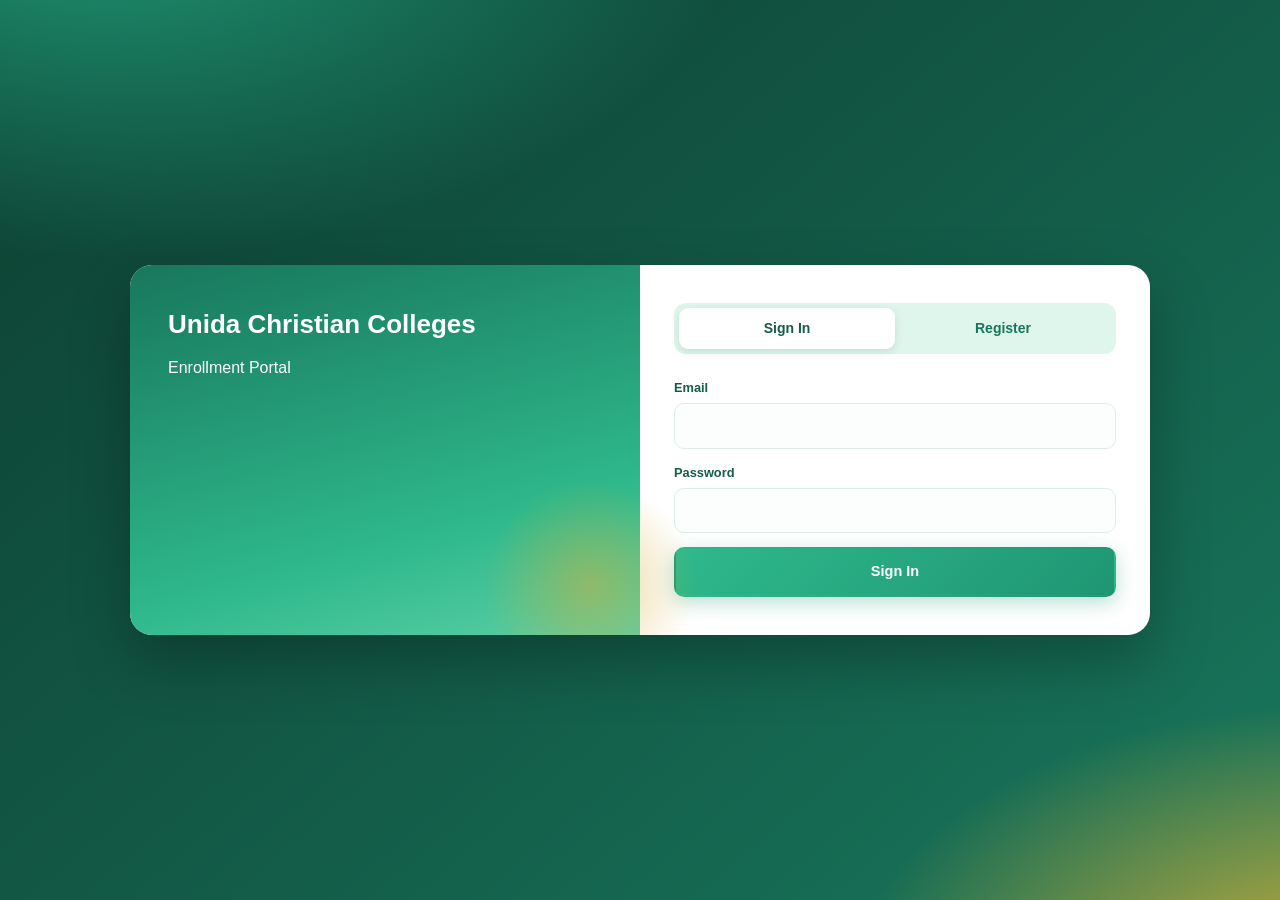
==== commit b9d3b0ff: "Update index.html" ====
--- a/index.html
+++ b/index.html
@@ -11,8 +11,9 @@
 <nav id="navbar" class="navbar hidden"></nav>
 <section id="authPage" class="auth-wrap"></section>
 <main id="pageWrap" class="page-wrap hidden"></main>
+
 <div id="toastRoot" class="toast-root"></div>
 
 <script type="module" src="js/main.js"></script>
 </body>
-</html>
+</html>
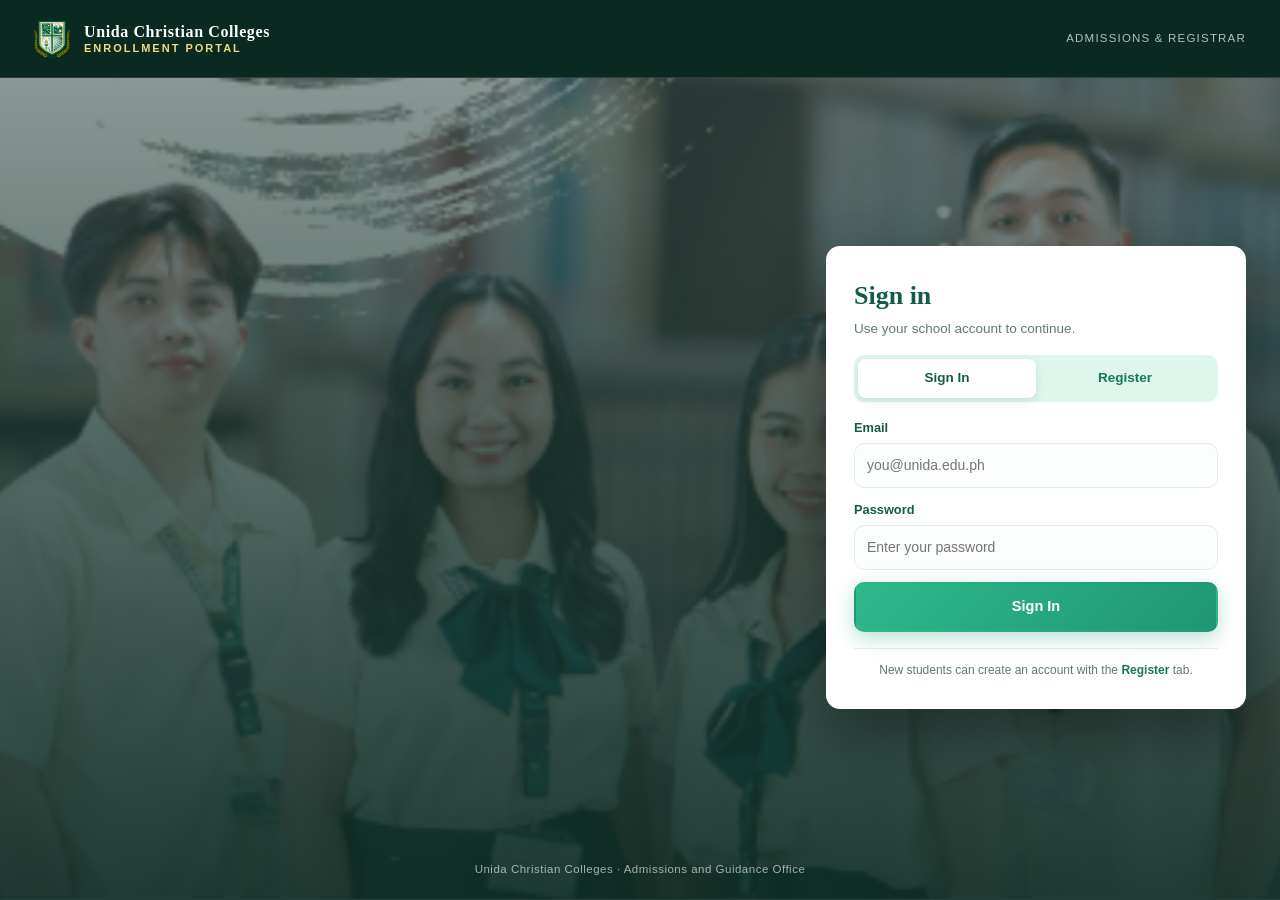
==== commit d9c3bda8: "Polish mobile tables, navigation, dialogs, printing and the repo Data tables now render as labelled " ====
--- a/index.html
+++ b/index.html
@@ -4,6 +4,8 @@
 <meta charset="UTF-8">
 <meta name="viewport" content="width=device-width, initial-scale=1.0">
 <title>Unida Christian Colleges</title>
+<link rel="icon" type="image/png" href="Images/ucc-logo.png">
+<link rel="apple-touch-icon" href="Images/ucc-logo.png">
 <link rel="stylesheet" href="styles.css">
 </head>
 <body>
--- a/styles.css
+++ b/styles.css
@@ -1,955 +1,291 @@
 /* =========================================================
-   UNIDA CHRISTIAN COLLEGES — Enrollment Portal
-   Theme: Mint Green + Gold + Deep Forest
-   ========================================================= */
-
-* { box-sizing: border-box; margin: 0; padding: 0; }
+   UNIDA CHRISTIAN COLLEGES — Theme & Global Styles
+   ========================================================= */
+
+* { 
+  box-sizing: border-box; 
+  margin: 0; 
+  padding: 0; 
+}
+
+html, body { 
+  height: 100%; 
+  width: 100%;
+  margin: 0;
+  padding: 0;
+  overflow-x: hidden; 
+  /* Portal canvas: a step deeper than the white cards so panels stand out */
+  background-color: var(--mint-100);
+  font-family: var(--sans); 
+  color: var(--ink); 
+  -webkit-font-smoothing: antialiased; 
+  line-height: 1.5; 
+}
 
 :root {
-  --mint-50: #f2fbf7;
-  --mint-100: #dff6ec;
-  --mint-200: #bfeeda;
-  --mint-300: #93e0c3;
-  --mint-400: #5ccfa6;
-  --mint-500: #2fb98c;
-  --mint-600: #1f9673;
-  --mint-700: #18775c;
-  --mint-800: #135c48;
-  --mint-900: #0d3f31;
-
-  --gold-100: #fdf6e3;
-  --gold-200: #f8e9b8;
-  --gold-300: #f0d98a;
-  --gold-400: #e3c45c;
-  --gold-500: #d4af37;
-  --gold-600: #b8942a;
-
-  --ink: #0f2e25;
-  --muted: #5f7a72;
-  --line: #dceee6;
-  --white: #ffffff;
-
-  --danger: #d9534f;
-  --ok: #1f9673;
-
-  --radius: 14px;
-  --radius-sm: 10px;
+  --mint-50: #f2fbf7; --mint-100: #dff6ec; --mint-200: #bfeeda; --mint-300: #93e0c3;
+  --mint-400: #5ccfa6; --mint-500: #2fb98c; --mint-600: #1f9673; --mint-700: #18775c;
+  --mint-800: #135c48; --mint-900: #0d3f31;
+  --gold-100: #fdf6e3; --gold-200: #f8e9b8; --gold-300: #f0d98a; --gold-400: #e3c45c;
+  --gold-500: #d4af37; --gold-600: #b8942a;
+  --ink: #0f2e25; --muted: #5f7a72; --line: #dceee6; --white: #ffffff;
+  --danger: #d9534f; --ok: #1f9673;
+  --radius: 14px; --radius-sm: 10px;
   --shadow: 0 10px 30px rgba(16, 66, 52, .08);
   --shadow-lg: 0 26px 60px rgba(0, 0, 0, .28);
-
   --serif: Georgia, "Times New Roman", serif;
   --sans: "Segoe UI", -apple-system, BlinkMacSystemFont, "Helvetica Neue", Arial, sans-serif;
 }
 
-html, body {
-  height: 100%;
-  font-family: var(--sans);
-  background: var(--mint-50);
-  color: var(--ink);
-  -webkit-font-smoothing: antialiased;
-  line-height: 1.5;
-}
-
 button, input, select, textarea { font: inherit; color: inherit; }
 button { cursor: pointer; border: none; background: none; }
-a { color: var(--mint-600); }
+a { color: var(--mint-600); text-decoration: none; }
 .hidden { display: none !important; }
 
 /* =========================================================
    NAVBAR
    ========================================================= */
-
-.navbar {
-  background: linear-gradient(120deg, #0d3f31, #135c48);
-  color: #fff;
-  padding: 0 34px;
-  height: 74px;
-  display: flex;
-  align-items: center;
-  justify-content: space-between;
-  gap: 20px;
-  position: sticky;
-  top: 0;
-  z-index: 50;
-  box-shadow: 0 4px 20px rgba(0, 0, 0, .18);
-}
-
+.navbar { background: linear-gradient(120deg, var(--mint-900), var(--mint-800)); color: #fff; padding: 0 34px; height: 74px; display: flex; align-items: center; justify-content: space-between; gap: 20px; position: sticky; top: 0; z-index: 50; box-shadow: 0 4px 20px rgba(0, 0, 0, .18); }
 .nav-brand { display: flex; align-items: center; gap: 12px; }
-
-.nav-crest {
-  width: 46px; height: 46px;
-  border-radius: 50%;
-  background: #fff;
-  display: grid;
-  place-items: center;
-  overflow: hidden;
-  flex-shrink: 0;
-}
-.nav-crest svg { width: 100%; height: 100%; }
-
+.nav-brand-logo { height: 42px; width: auto; display: block; }
 .nav-brand-text { display: flex; flex-direction: column; line-height: 1.05; }
-.nav-brand-text .b1 {
-  font-family: var(--serif);
-  font-size: 18px;
-  font-weight: 700;
-  letter-spacing: 1.2px;
-}
-.nav-brand-text .b2 {
-  font-family: var(--serif);
-  font-size: 11.5px;
-  letter-spacing: 1.6px;
-  color: #d6e8de;
-}
-
-.nav-links {
-  display: flex;
-  gap: 4px;
-  flex: 1;
-  justify-content: center;
-}
-
-.nav-link {
-  color: #d6e8de;
-  font-size: 14.5px;
-  font-weight: 500;
-  padding: 9px 18px;
-  border-radius: 8px;
-  position: relative;
-  transition: .2s;
-  white-space: nowrap;
-}
+.nav-brand-text .b1 { font-family: var(--serif); font-size: 18px; font-weight: 700; letter-spacing: 1.2px; }
+.nav-brand-text .b2 { font-family: var(--serif); font-size: 11.5px; letter-spacing: 1.6px; color: #d6e8de; }
+.nav-links { display: flex; gap: 4px; flex: 1; justify-content: center; }
+.nav-link { color: #d6e8de; font-size: 14.5px; font-weight: 500; padding: 9px 18px; border-radius: 8px; position: relative; transition: .2s; white-space: nowrap; }
 .nav-link:hover { color: #fff; background: rgba(255,255,255,.08); }
-.nav-link.active { color: #fff; font-weight: 700; }
-.nav-link.active::after {
-  content: "";
-  position: absolute;
-  left: 18px; right: 18px;
-  bottom: 2px;
-  height: 3px;
-  background: var(--gold-400);
-  border-radius: 3px;
-}
-
-.nav-user {
-  width: 42px; height: 42px;
-  border-radius: 50%;
-  background: rgba(255,255,255,.14);
-  border: 2px solid rgba(255,255,255,.25);
-  display: grid;
-  place-items: center;
-  color: #fff;
-  font-size: 18px;
-  flex-shrink: 0;
-  cursor: pointer;
-  transition: .2s;
-}
+.nav-user { width: 42px; height: 42px; border-radius: 50%; background: rgba(255,255,255,.14); border: 2px solid rgba(255,255,255,.25); display: grid; place-items: center; color: #fff; font-size: 18px; transition: .2s; }
 .nav-user:hover { background: rgba(255,255,255,.22); }
-
-/* =========================================================
-   BUTTONS
-   ========================================================= */
-
-.btn {
-  display: inline-flex;
-  align-items: center;
-  justify-content: center;
-  gap: 8px;
-  padding: 12px 24px;
-  border-radius: var(--radius-sm);
-  font-weight: 700;
-  font-size: 14.5px;
-  transition: .22s;
-  border: 2px solid transparent;
-  white-space: nowrap;
-}
-
-.btn-primary {
-  background: linear-gradient(135deg, var(--mint-500), var(--mint-600));
-  color: #fff;
-  box-shadow: 0 6px 20px rgba(31,150,115,.30);
-}
+.nav-session { display: flex; align-items: center; gap: 16px; flex-shrink: 0; }
+.nav-session-name { font-size: 14px; font-weight: 600; color: #fff; white-space: nowrap; }
+.nav-logout { color: #fff; border-color: rgba(255,255,255,.4); }
+.nav-logout:hover { background: rgba(255,255,255,.14); color: #fff; }
+
+/* =========================================================
+   BUTTONS & FORMS
+   ========================================================= */
+.btn { display: inline-flex; align-items: center; justify-content: center; gap: 8px; padding: 12px 24px; border-radius: var(--radius-sm); font-weight: 700; font-size: 14.5px; transition: .22s; border: 2px solid transparent; white-space: nowrap; }
+.btn-primary { background: linear-gradient(135deg, var(--mint-500), var(--mint-600)); color: #fff; box-shadow: 0 6px 20px rgba(31,150,115,.30); }
 .btn-primary:hover { transform: translateY(-2px); box-shadow: 0 10px 26px rgba(31,150,115,.38); }
-
-.btn-gold {
-  background: linear-gradient(135deg, var(--gold-400), var(--gold-600));
-  color: #3a2c00;
-  box-shadow: 0 6px 20px rgba(212,175,55,.35);
-}
+.btn-gold { background: linear-gradient(135deg, var(--gold-400), var(--gold-600)); color: #3a2c00; box-shadow: 0 6px 20px rgba(212,175,55,.35); }
 .btn-gold:hover { transform: translateY(-2px); }
-
-.btn-ghost {
-  background: transparent;
-  border-color: var(--line);
-  color: var(--mint-800);
-}
+.btn-ghost { background: transparent; border-color: var(--line); color: var(--mint-800); }
 .btn-ghost:hover { background: var(--mint-100); }
-
-.btn-outline {
-  background: transparent;
-  border-color: var(--mint-700);
-  color: var(--mint-700);
-}
+.btn-outline { background: transparent; border-color: var(--mint-700); color: var(--mint-700); }
 .btn-outline:hover { background: var(--mint-700); color: #fff; }
-
 .btn-danger { background: #fdeceb; color: var(--danger); border-color: #f7cfcd; }
 .btn-danger:hover { background: #fbdcdb; }
-
 .btn-sm { padding: 7px 14px; font-size: 12.6px; }
-.btn-lg { padding: 15px 30px; font-size: 15.5px; }
 .btn-block { width: 100%; }
 .btn:disabled { opacity: .5; cursor: not-allowed; transform: none !important; }
 
-/* =========================================================
-   AUTH PAGE
-   ========================================================= */
-
-.auth-wrap {
-  min-height: 100vh;
-  display: grid;
-  place-items: center;
-  padding: 24px;
-  background:
-    radial-gradient(1100px 600px at 8% -10%, #1f9673 0%, transparent 58%),
-    radial-gradient(900px 520px at 105% 110%, #d4af37 0%, transparent 55%),
-    linear-gradient(140deg, #0d3f31, #135c48 55%, #18775c);
-}
-
-.auth-card {
-  width: min(1020px, 100%);
-  display: grid;
-  grid-template-columns: 1fr 1fr;
-  background: var(--white);
-  border-radius: 22px;
-  overflow: hidden;
-  box-shadow: var(--shadow-lg);
-}
-
-.auth-brand {
-  background: linear-gradient(165deg, var(--mint-700), var(--mint-500) 70%, var(--mint-400));
-  color: #fff;
-  padding: 44px 38px;
-  display: flex;
-  flex-direction: column;
-  gap: 16px;
-  position: relative;
-}
-.auth-brand::after {
-  content: "";
-  position: absolute;
-  right: -60px; bottom: -60px;
-  width: 220px; height: 220px;
-  border-radius: 50%;
-  background: radial-gradient(circle, rgba(212,175,55,.5), transparent 68%);
-}
-.brand-logo {
-  width: 60px; height: 60px;
-  border-radius: 16px;
-  background: linear-gradient(140deg, var(--gold-400), var(--gold-600));
-  color: #3a2c00;
-  font-weight: 900;
-  font-size: 20px;
-  display: grid; place-items: center;
-  box-shadow: 0 10px 24px rgba(0,0,0,.22);
-}
-.auth-brand h1 { font-size: 26px; line-height: 1.2; font-weight: 800; }
-.brand-tag { color: #d6f5e8; font-size: 14.5px; margin-top: -6px; }
-.brand-points { list-style: none; display: grid; gap: 8px; font-size: 14px; color: #e8fff6; margin-top: 6px; }
-
-.brand-demo {
-  margin-top: auto;
-  background: rgba(0,0,0,.22);
-  border: 1px solid rgba(212,175,55,.45);
-  border-radius: var(--radius);
-  padding: 13px 15px;
-  font-size: 12.4px;
-  color: #e9fff7;
-  display: grid;
-  gap: 4px;
-  position: relative; z-index: 1;
-}
-.brand-demo strong {
-  color: var(--gold-300);
-  font-size: 12px;
-  text-transform: uppercase;
-  letter-spacing: .8px;
-  margin-bottom: 2px;
-}
-
-.auth-form { padding: 38px 34px; display: flex; flex-direction: column; }
-
-.auth-tabs {
-  display: flex;
-  background: var(--mint-100);
-  border-radius: 12px;
-  padding: 5px;
-  margin-bottom: 24px;
-}
-.auth-tab {
-  flex: 1;
-  padding: 10px;
-  border-radius: 9px;
-  font-weight: 600;
-  font-size: 14px;
-  color: var(--mint-700);
-  transition: .18s;
-}
-.auth-tab.active {
-  background: #fff;
-  color: var(--mint-800);
-  box-shadow: 0 3px 10px rgba(16,66,52,.12);
-}
-
 .field { display: grid; gap: 6px; margin-bottom: 14px; }
 .field label { font-size: 12.8px; font-weight: 700; color: var(--mint-800); }
-.field label .req { color: var(--danger); margin-left: 2px; }
-.field input, .field select, .field textarea {
-  width: 100%;
-  padding: 11px 13px;
-  border: 1.5px solid var(--line);
-  border-radius: var(--radius-sm);
-  background: #fbfefd;
-  font-size: 14.2px;
-  transition: .16s;
-}
-.field input:focus, .field select:focus, .field textarea:focus {
-  outline: none;
-  border-color: var(--mint-400);
-  background: #fff;
-  box-shadow: 0 0 0 4px rgba(47,185,140,.14);
-}
+.field input, .field select { width: 100%; padding: 11px 13px; border: 1.5px solid var(--line); border-radius: var(--radius-sm); background: #fbfefd; font-size: 14.2px; transition: .16s; }
+.field input:focus, .field select:focus { outline: none; border-color: var(--mint-400); background: #fff; box-shadow: 0 0 0 4px rgba(47,185,140,.14); }
 .field-row { display: grid; grid-template-columns: 1fr 1fr; gap: 12px; }
 
 /* =========================================================
-   INNER PAGES
-   ========================================================= */
-
-.page-wrap {
-  max-width: 1360px;
-  margin: 0 auto;
-  padding: 28px 34px 80px;
-  animation: pageIn .5s ease;
-}
-@keyframes pageIn {
-  from { opacity: 0; transform: translateY(12px); }
-  to { opacity: 1; transform: none; }
-}
-
-.college-banner {
-  border-radius: 16px;
-  overflow: hidden;
-  margin-bottom: 26px;
-  display: grid;
-  grid-template-columns: 1fr 1fr;
-  min-height: 220px;
-  box-shadow: var(--shadow);
-}
-.college-banner .banner-text {
-  background: linear-gradient(120deg, var(--mint-800), var(--mint-700));
-  color: #fff;
-  padding: 38px 42px;
-  display: flex;
-  flex-direction: column;
-  justify-content: center;
-}
-.college-banner .banner-text h2 {
-  font-family: var(--serif);
-  font-size: 32px;
-  letter-spacing: 2px;
-  text-transform: uppercase;
-  font-weight: 700;
-  line-height: 1.1;
-  margin-bottom: 10px;
-}
-.college-banner .banner-text .banner-sub {
-  font-family: var(--serif);
-  font-size: 19px;
-  letter-spacing: 2px;
-  color: var(--gold-400);
-  text-transform: uppercase;
-  font-weight: 700;
-  margin-bottom: 14px;
-}
-.college-banner .banner-text p {
-  font-size: 15.5px;
-  color: #d6e8de;
-  font-family: var(--serif);
-  font-style: italic;
-}
-.college-banner .banner-img {
+   AUTH PAGE
+   ========================================================= */
+.auth-wrap { display: flex; flex-direction: column; min-height: 100vh; padding: 0; background: #0d3f31; }
+
+/* Top navigation bar with the school logo */
+.auth-topbar { height: 78px; background: rgba(9, 40, 32, .94); display: flex; align-items: center; justify-content: space-between; gap: 18px; padding: 0 34px; border-bottom: 1px solid rgba(255,255,255,.12); position: relative; z-index: 2; }
+.auth-topbar-brand { display: flex; align-items: center; gap: 14px; }
+.auth-logo { height: 48px; width: auto; display: block; }
+.auth-topbar-text { display: flex; flex-direction: column; line-height: 1.2; }
+.auth-topbar-text strong { font-family: var(--serif); font-size: 16px; letter-spacing: .6px; color: #fff; }
+.auth-topbar-text span { font-size: 11px; letter-spacing: 2px; text-transform: uppercase; color: var(--gold-300); font-weight: 700; }
+.auth-topbar-meta { font-size: 11.5px; letter-spacing: 1.2px; text-transform: uppercase; color: rgba(255,255,255,.7); }
+
+/* Campus photo fills the page; the form floats on the right */
+.auth-hero { flex: 1; display: flex; flex-direction: column; justify-content: center; padding: 42px 34px 22px;
   background:
-    linear-gradient(135deg, rgba(47,185,140,.5), rgba(13,63,49,.7)),
-    linear-gradient(135deg, #2fb98c, #0d3f31);
-  position: relative;
-}
-.college-banner .banner-img::before,
-.college-banner .banner-img::after {
-  content: "";
-  position: absolute;
-  border-radius: 50%;
-}
-.college-banner .banner-img::before {
-  width: 160px; height: 160px;
-  background: rgba(255,255,255,.07);
-  top: 20px; left: 30px;
-}
-.college-banner .banner-img::after {
-  width: 110px; height: 110px;
-  background: rgba(240,217,138,.14);
-  bottom: 20px; right: 50px;
-}
-
-/* ---- Progress card ---- */
-.progress-card {
-  background: #fff;
-  border-radius: 16px;
-  padding: 30px 36px;
-  box-shadow: var(--shadow);
-  margin-bottom: 26px;
-}
+    linear-gradient(180deg, rgba(9,40,32,.48) 0%, rgba(9,40,32,.72) 55%, rgba(9,40,32,.9) 100%),
+    url("assets/img/login-students.jpg") center/cover no-repeat,
+    linear-gradient(140deg, #0d3f31, #18775c);
+}
+.auth-hero-inner { flex: 1; display: flex; align-items: center; justify-content: flex-end; width: 100%; max-width: 1360px; margin: 0 auto; }
+
+.auth-card { width: min(420px, 100%); background: #fff; border-radius: 14px; padding: 30px 28px; box-shadow: 0 24px 54px rgba(0,0,0,.36); display: flex; flex-direction: column; gap: 16px; }
+.auth-form-head h2 { font-family: var(--serif); font-size: 26px; font-weight: 700; color: var(--mint-800); margin-bottom: 4px; }
+.auth-form-head p { font-size: 13.5px; color: var(--muted); }
+.auth-tabs { display: flex; background: var(--mint-100); border-radius: 10px; padding: 4px; }
+.auth-tab { flex: 1; padding: 9px; border-radius: 8px; font-weight: 700; font-size: 13.5px; color: var(--mint-700); transition: .18s; }
+.auth-tab.active { background: #fff; color: var(--mint-800); box-shadow: 0 3px 10px rgba(16,66,52,.12); }
+.auth-card .field { margin-bottom: 12px; }
+.auth-card .field input { padding: 11px 12px; font-size: 14px; }
+.auth-foot { font-size: 12px; color: var(--muted); text-align: center; border-top: 1px solid var(--line); padding-top: 12px; }
+.auth-foot strong { color: var(--mint-700); }
+.auth-hero-foot { text-align: center; color: rgba(255,255,255,.62); font-size: 11.5px; letter-spacing: .5px; padding-top: 26px; }
+
+/* =========================================================
+   STUDENT DASHBOARD & WIZARD
+   ========================================================= */
+.page-wrap { max-width: 1360px; margin: 0 auto; padding: 28px 34px 80px; }
+.college-banner { border-radius: 16px; overflow: hidden; margin-bottom: 26px; display: grid; grid-template-columns: 1fr 1fr; min-height: 220px; box-shadow: var(--shadow); }
+.college-banner .banner-text { background: linear-gradient(120deg, var(--mint-800), var(--mint-700)); color: #fff; padding: 38px 42px; display: flex; flex-direction: column; justify-content: center; }
+.college-banner .banner-text h2 { font-family: var(--serif); font-size: 32px; letter-spacing: 2px; text-transform: uppercase; font-weight: 700; line-height: 1.1; margin-bottom: 10px; }
+.college-banner .banner-text .banner-sub { font-family: var(--serif); font-size: 19px; letter-spacing: 2px; color: var(--gold-400); text-transform: uppercase; font-weight: 700; margin-bottom: 14px; }
+.college-banner .banner-text p { font-size: 15.5px; color: #d6e8de; font-family: var(--serif); font-style: italic; }
+/* Photo fills the banner; the trailing gradient is the fallback if it is missing */
+.college-banner .banner-img { background: linear-gradient(120deg, rgba(13,63,49,.45), rgba(47,185,140,.12)), url("assets/img/student-life.jpg") center/cover no-repeat, linear-gradient(135deg, rgba(47,185,140,.9), rgba(13,63,49,.95)); }
+
+.progress-card { background: #fff; border-radius: 16px; padding: 30px 36px; box-shadow: var(--shadow); margin-bottom: 26px; }
 .progress-card h3 { font-size: 21px; font-weight: 700; margin-bottom: 26px; }
-
-.steps {
-  display: grid;
-  grid-template-columns: repeat(5, 1fr);
-  gap: 8px;
-  position: relative;
-  margin-bottom: 26px;
-}
-.steps::before {
-  content: "";
-  position: absolute;
-  top: 32px; left: 10%; right: 10%;
-  height: 3px;
-  background: var(--line);
-  z-index: 0;
-}
-.step {
-  display: flex;
-  flex-direction: column;
-  align-items: center;
-  text-align: center;
-  gap: 8px;
-  position: relative;
-  z-index: 1;
-}
-.step-circle {
-  width: 64px; height: 64px;
-  border-radius: 50%;
-  background: #c8d2cd;
-  color: #fff;
-  display: grid;
-  place-items: center;
-  font-size: 24px;
-  transition: .3s;
-}
-.step.active .step-circle {
-  background: var(--mint-700);
-  box-shadow: 0 6px 20px rgba(24,119,92,.4);
-  animation: pulse 2s infinite;
-}
+.steps { display: grid; grid-template-columns: repeat(5, 1fr); gap: 8px; position: relative; margin-bottom: 26px; }
+.steps::before { content: ""; position: absolute; top: 32px; left: 10%; right: 10%; height: 3px; background: var(--line); z-index: 0; }
+.step { display: flex; flex-direction: column; align-items: center; text-align: center; gap: 8px; position: relative; z-index: 1; }
+.step-circle { width: 64px; height: 64px; border-radius: 50%; background: #c8d2cd; color: #fff; display: grid; place-items: center; font-size: 24px; transition: .3s; }
+.step.active .step-circle { background: var(--mint-700); box-shadow: 0 6px 20px rgba(24,119,92,.4); animation: pulse 2s infinite; }
 .step.done .step-circle { background: var(--mint-600); }
-@keyframes pulse {
-  0%, 100% { box-shadow: 0 6px 20px rgba(24,119,92,.4); }
-  50% { box-shadow: 0 6px 30px rgba(24,119,92,.65); }
-}
+@keyframes pulse { 0%, 100% { box-shadow: 0 6px 20px rgba(24,119,92,.4); } 50% { box-shadow: 0 6px 30px rgba(24,119,92,.65); } }
 .step-num { font-size: 11.5px; font-weight: 700; color: var(--muted); letter-spacing: .8px; }
 .step-label { font-size: 12.4px; font-weight: 600; line-height: 1.3; max-width: 120px; }
 .step.active .step-label { color: var(--mint-700); font-weight: 700; }
 
-.continue-bar {
-  background: var(--mint-100);
-  border-radius: 14px;
-  padding: 22px 26px;
-  display: flex;
-  align-items: center;
-  gap: 20px;
-}
-.continue-bar .cb-icon {
-  width: 52px; height: 52px;
-  border-radius: 50%;
-  background: var(--mint-700);
-  color: #fff;
-  display: grid;
-  place-items: center;
-  font-size: 24px;
-  flex-shrink: 0;
-}
+.continue-bar { background: var(--mint-100); border-radius: 14px; padding: 22px 26px; display: flex; align-items: center; gap: 20px; }
+.continue-bar .cb-icon { width: 52px; height: 52px; border-radius: 50%; background: var(--mint-700); color: #fff; display: grid; place-items: center; font-size: 24px; }
 .continue-bar .cb-text { flex: 1; }
 .continue-bar .cb-text h4 { font-size: 16.5px; font-weight: 700; margin-bottom: 3px; }
 .continue-bar .cb-text p { font-size: 14px; color: var(--muted); }
 
-/* ---- Apply layout ---- */
-.apply-layout {
-  display: grid;
-  grid-template-columns: 260px 1fr;
-  gap: 24px;
-  align-items: start;
-}
-.apply-sidebar {
-  background: #fff;
-  border-radius: 16px;
-  padding: 20px 16px;
-  box-shadow: var(--shadow);
-  position: sticky;
-  top: 100px;
-}
-.sidebar-step {
-  display: flex;
-  align-items: center;
-  gap: 12px;
-  padding: 12px 14px;
-  border-radius: 11px;
-  margin-bottom: 4px;
-  cursor: pointer;
-  transition: .2s;
-  font-size: 14px;
-  font-weight: 600;
-  color: var(--ink);
-  width: 100%;
-  text-align: left;
-  position: relative;
-}
+/* Wizard Layout */
+.apply-layout { display: grid; grid-template-columns: 260px 1fr; gap: 24px; align-items: start; }
+.apply-sidebar { background: #fff; border-radius: 16px; padding: 20px 16px; box-shadow: var(--shadow); position: sticky; top: 100px; }
+.sidebar-step { display: flex; align-items: center; gap: 12px; padding: 12px 14px; border-radius: 11px; margin-bottom: 4px; cursor: pointer; font-size: 14px; font-weight: 600; color: var(--ink); width: 100%; text-align: left; background: transparent; border: none; transition: 0.2s; }
 .sidebar-step:hover { background: var(--mint-50); }
-.sidebar-step.active {
-  background: var(--mint-100);
-  color: var(--mint-700);
-  font-weight: 700;
-}
-.sidebar-step.active::before {
-  content: "";
-  position: absolute;
-  left: 0; top: 20%; bottom: 20%;
-  width: 4px;
-  background: var(--mint-700);
-  border-radius: 0 4px 4px 0;
-}
-.sidebar-step .ss-icon {
-  width: 36px; height: 36px;
-  border-radius: 50%;
-  background: #c8d2cd;
-  color: #fff;
-  display: grid;
-  place-items: center;
-  font-size: 16px;
-  flex-shrink: 0;
-  transition: .2s;
-}
+.sidebar-step.active { background: var(--mint-100); color: var(--mint-700); font-weight: 700; }
+.sidebar-step .ss-icon { width: 36px; height: 36px; border-radius: 50%; background: #c8d2cd; color: #fff; display: grid; place-items: center; font-size: 16px; transition: 0.2s; }
 .sidebar-step.active .ss-icon { background: var(--mint-700); }
-.sidebar-step.done .ss-icon { background: var(--mint-600); }
-
-.apply-main {
-  background: #fff;
-  border-radius: 16px;
-  padding: 36px 42px;
-  box-shadow: var(--shadow);
-  min-height: 500px;
-  display: flex;
-  flex-direction: column;
-}
-.apply-main h2 {
-  font-family: var(--serif);
-  font-size: 26px;
-  font-weight: 700;
-  margin-bottom: 6px;
-}
-.apply-main .subtitle {
-  font-size: 14.5px;
-  color: var(--muted);
-  margin-bottom: 26px;
-  line-height: 1.5;
-}
+
+.apply-main { background: #fff; border-radius: 16px; padding: 36px 42px; box-shadow: var(--shadow); min-height: 500px; display: flex; flex-direction: column; }
+.apply-main h2 { font-family: var(--serif); font-size: 26px; font-weight: 700; margin-bottom: 6px; }
+.apply-main .subtitle { font-size: 14.5px; color: var(--muted); margin-bottom: 26px; }
 .apply-form-body { flex: 1; }
-.apply-footer {
-  display: flex;
-  justify-content: space-between;
-  gap: 14px;
-  padding-top: 24px;
-  margin-top: 24px;
-  border-top: 1px solid var(--line);
-}
-
-/* ---- Educational blocks ---- */
-.edu-block {
-  background: var(--mint-100);
-  border-radius: 12px;
-  padding: 18px 20px;
-  margin-bottom: 14px;
-}
-.edu-block h4 {
-  font-family: var(--serif);
-  font-size: 15px;
-  font-weight: 700;
-  color: var(--mint-800);
-  margin-bottom: 12px;
-}
-
-/* ---- Program list ---- */
-.program-list {
-  background: var(--mint-100);
-  border-radius: 12px;
-  padding: 24px 26px;
-  border: 1.5px solid var(--mint-200);
-}
-.program-list h3 {
-  font-family: var(--serif);
-  font-size: 22px;
-  color: var(--mint-800);
-  margin-bottom: 14px;
-}
-.program-list p {
-  font-size: 14.5px;
-  line-height: 1.7;
-  font-family: var(--serif);
-}
-.program-list ul { margin: 4px 0 10px 24px; font-size: 14.5px; line-height: 1.7; font-family: var(--serif); }
-
-/* ---- Document upload ---- */
-.doc-choices {
-  display: grid;
-  grid-template-columns: 1fr 1fr;
-  gap: 20px;
-}
-.doc-choice {
-  border: 1.5px solid var(--line);
-  border-radius: 14px;
-  padding: 28px 24px;
-  text-align: center;
-  transition: .3s;
-  cursor: pointer;
-  background: #fff;
-  display: flex;
-  flex-direction: column;
-  align-items: center;
-  gap: 12px;
-}
-.doc-choice:hover {
-  border-color: var(--mint-500);
-  transform: translateY(-4px);
-  box-shadow: 0 12px 30px rgba(16,66,52,.12);
-}
-.doc-choice.featured {
-  background: var(--mint-100);
-  border-color: var(--mint-200);
-}
-.doc-choice .dc-icon { font-size: 48px; color: var(--mint-700); }
-.doc-choice h3 {
-  font-family: var(--serif);
-  font-size: 20px;
-  color: var(--mint-800);
-}
+.apply-footer { display: flex; justify-content: space-between; gap: 14px; padding-top: 24px; margin-top: 24px; border-top: 1px solid var(--line); }
+
+.edu-block { background: var(--mint-100); border-radius: 12px; padding: 18px 20px; margin-bottom: 14px; }
+.edu-block h4 { font-family: var(--serif); font-size: 15px; font-weight: 700; color: var(--mint-800); margin-bottom: 12px; }
+
+.doc-choices { display: grid; grid-template-columns: 1fr 1fr; gap: 20px; }
+.doc-choice { border: 1.5px solid var(--line); border-radius: 14px; padding: 28px 24px; text-align: center; transition: .3s; cursor: pointer; background: #fff; display: flex; flex-direction: column; align-items: center; gap: 12px; }
+.doc-choice:hover { border-color: var(--mint-500); transform: translateY(-4px); box-shadow: 0 12px 30px rgba(16,66,52,.12); }
+.doc-choice.featured { background: var(--mint-100); border-color: var(--mint-200); }
+.doc-choice h3 { font-family: var(--serif); font-size: 20px; color: var(--mint-800); }
 .doc-choice p { font-size: 13.5px; color: var(--muted); max-width: 240px; }
 
-.upload-row {
-  border: 1.5px solid var(--line);
-  border-radius: 12px;
-  padding: 18px 22px;
-  margin-bottom: 14px;
-  display: flex;
-  align-items: center;
-  justify-content: space-between;
-  gap: 16px;
-  transition: .2s;
-  background: #fff;
-}
-.upload-row:hover { border-color: var(--mint-500); }
+.upload-row { border: 1.5px solid var(--line); border-radius: 12px; padding: 18px 22px; margin-bottom: 14px; display: flex; align-items: center; justify-content: space-between; gap: 16px; background: #fff; }
 .upload-row .ur-text h4 { font-size: 16px; font-weight: 700; margin-bottom: 3px; }
 .upload-row .ur-text p { font-size: 13px; color: var(--muted); }
-.upload-row .ur-input {
-  display: flex;
-  flex-direction: column;
-  align-items: flex-end;
-  gap: 5px;
-}
 .upload-row input[type="file"] { display: none; }
-.file-btn {
-  display: inline-flex;
-  align-items: center;
-  gap: 8px;
-  border: 1.5px solid var(--mint-700);
-  color: var(--mint-700);
-  padding: 8px 16px;
-  border-radius: 8px;
-  font-size: 13px;
-  font-weight: 600;
-  cursor: pointer;
-  background: #fff;
-  transition: .2s;
-}
+.file-btn { display: inline-flex; align-items: center; gap: 8px; border: 1.5px solid var(--mint-700); color: var(--mint-700); padding: 8px 16px; border-radius: 8px; font-size: 13px; font-weight: 600; cursor: pointer; background: #fff; transition: .2s; }
 .file-btn:hover { background: var(--mint-700); color: #fff; }
-.file-name { font-size: 11.5px; color: var(--muted); max-width: 180px; overflow: hidden; text-overflow: ellipsis; white-space: nowrap; }
-.file-name.selected { color: var(--mint-700); font-weight: 600; }
-
-/* ---- Review ---- */
-.review-card {
-  border: 1.5px solid var(--line);
-  border-radius: 12px;
-  margin-bottom: 20px;
-}
-.review-row {
-  display: flex;
-  align-items: center;
-  gap: 16px;
-  padding: 16px 20px;
-  border-bottom: 1px solid var(--line);
-}
-.review-row:last-child { border-bottom: none; }
-.review-row .rr-icon {
-  width: 42px; height: 42px;
-  border-radius: 50%;
-  background: var(--mint-700);
-  color: #fff;
-  display: grid;
-  place-items: center;
-  font-size: 18px;
-  flex-shrink: 0;
-}
-.review-row .rr-content { flex: 1; }
-.review-row .rr-content h4 {
-  font-size: 15px;
-  font-weight: 700;
-  font-family: var(--serif);
-  margin-bottom: 3px;
-}
-.review-row .rr-content p { font-size: 13px; color: var(--muted); line-height: 1.45; }
-.review-row .rr-edit {
-  color: var(--mint-700);
-  font-size: 13px;
-  font-weight: 700;
-  padding: 8px 14px;
-  border-radius: 8px;
-  transition: .2s;
-}
-.review-row .rr-edit:hover { background: var(--mint-100); }
-
-.certify {
-  background: var(--mint-100);
-  border-radius: 12px;
-  padding: 16px 20px;
-  display: flex;
-  align-items: flex-start;
-  gap: 14px;
-  cursor: pointer;
-  border: 1.5px solid transparent;
-  transition: .2s;
-}
+
+.certify { background: var(--mint-100); border-radius: 12px; padding: 16px 20px; display: flex; align-items: flex-start; gap: 14px; cursor: pointer; border: 1.5px solid transparent; transition: .2s; }
 .certify.checked { border-color: var(--mint-500); }
 .certify input { display: none; }
-.certify .check-box {
-  width: 26px; height: 26px;
-  border: 2px solid var(--mint-500);
-  border-radius: 6px;
-  flex-shrink: 0;
-  display: grid;
-  place-items: center;
-  color: #fff;
-  font-size: 16px;
-  background: #fff;
-  transition: .2s;
-}
+.certify .check-box { width: 26px; height: 26px; border: 2px solid var(--mint-500); border-radius: 6px; flex-shrink: 0; display: grid; place-items: center; color: #fff; font-size: 16px; background: #fff; transition: .2s; }
 .certify.checked .check-box { background: var(--mint-700); border-color: var(--mint-700); }
 .certify .cert-text { font-size: 14px; line-height: 1.5; font-weight: 500; }
 
-/* ---- Success ---- */
-.success-wrap { text-align: center; padding: 30px 20px; }
-.success-check {
-  width: 100px; height: 100px;
-  border-radius: 50%;
-  background: var(--mint-700);
-  color: #fff;
-  display: grid;
-  place-items: center;
-  font-size: 52px;
-  margin: 0 auto 24px;
-  box-shadow: 0 16px 44px rgba(24,119,92,.35);
-  animation: popIn .6s cubic-bezier(.34,1.56,.64,1);
-}
-@keyframes popIn {
-  0% { transform: scale(0); }
-  60% { transform: scale(1.15); }
-  100% { transform: scale(1); }
-}
-.success-wrap h2 {
-  font-family: var(--serif);
-  font-size: 32px;
-  margin-bottom: 12px;
-}
-.success-wrap > p {
-  font-size: 15.5px;
-  color: var(--muted);
-  max-width: 600px;
-  margin: 0 auto 30px;
-  line-height: 1.6;
-}
-.email-confirm {
+/* =========================================================
+   ROLE SHELL (ADMIN / FACULTY / ACCOUNTING / REGISTRAR)
+   ========================================================= */
+
+/* This overrides the student page-wrap constraints */
+.role-page-wrap {
+  max-width: 100% !important;
+  width: 100% !important;
+  padding: 0 !important;
+  margin: 0 !important;
   background: var(--mint-100);
-  border-radius: 12px;
-  padding: 18px 24px;
-  display: flex;
-  align-items: center;
-  gap: 16px;
-  max-width: 600px;
-  margin: 0 auto 30px;
-  text-align: left;
-  border: 1px solid var(--mint-200);
-}
-.email-confirm .ec-icon {
-  width: 48px; height: 48px;
-  border-radius: 50%;
-  background: #fff;
-  color: var(--mint-700);
-  display: grid;
-  place-items: center;
-  font-size: 22px;
-  flex-shrink: 0;
-}
-.email-confirm .ec-text p { font-size: 13px; color: var(--muted); }
-.email-confirm .ec-text strong { font-size: 14.5px; word-break: break-all; }
-.success-actions { display: flex; justify-content: center; gap: 14px; flex-wrap: wrap; }
-
-/* =========================================================
-   ROLE SHELL (Admin + Faculty)
-   ========================================================= */
-
-.role-shell {
-  display: grid;
-  grid-template-columns: 250px 1fr;
-  min-height: 100vh;
-}
-
-.role-sidebar {
-  background: linear-gradient(180deg, #0d3f31, #135c48 60%, #18775c);
-  color: #d6e8de;
-  padding: 20px 14px;
-  display: flex;
-  flex-direction: column;
-  gap: 16px;
-  position: sticky;
+}
+
+.role-shell { 
+  display: grid; 
+  grid-template-columns: 260px minmax(0, 1fr); 
+  min-height: 100vh; 
+  width: 100%; 
+  margin: 0; 
+  padding: 0;
+  position: absolute; 
   top: 0;
+  left: 0;
+}
+
+.role-sidebar { 
+  background: linear-gradient(180deg, var(--mint-900), var(--mint-800)); 
+  color: #d6e8de; 
+  padding: 20px 14px; 
+  display: flex; 
+  flex-direction: column; 
+  gap: 16px; 
+  position: sticky; 
+  top: 0; 
+  height: 100vh; 
+  min-width: 0;
+  overflow-y: auto;
+  border-right: 1px solid rgba(0,0,0,0.1);
+}
+
+.role-side-brand { display: flex; align-items: center; gap: 12px; padding: 0 4px; margin-bottom: 10px; }
+.role-nav-toggle { display: none; }
+.role-side-brand strong { color: #fff; font-size: 14px; display: block; }
+.role-side-brand span { color: var(--gold-300); font-size: 11.5px; }
+.role-nav { display: flex; flex-direction: column; gap: 4px; }
+.role-nav-item { display: flex; align-items: center; gap: 11px; padding: 10px 12px; border-radius: 10px; color: #c8ecdf; font-size: 13.5px; font-weight: 600; text-align: left; width: 100%; transition: .16s; }
+.role-nav-item:hover { background: rgba(255,255,255,.09); color: #fff; }
+.role-nav-item.active { background: linear-gradient(135deg, var(--gold-400), var(--gold-600)); color: #33270a; }
+.role-nav-item .rni { font-size: 15px; width: 20px; text-align: center; }
+.role-side-foot { margin-top: auto; flex-shrink: 0; padding-top: 6px; }
+.role-side-foot button { width: 100%; padding: 9px 14px; border-radius: 10px; border: 1.5px solid rgba(255,255,255,.22); color: #d6f5e8; background: transparent; font-weight: 700; font-size: 13px; transition: .18s; }
+.role-side-foot button:hover { background: rgba(255,255,255,.1); }
+
+.role-main { 
+  display: flex; 
+  flex-direction: column; 
+  background: var(--mint-100); 
+  width: 100%; 
+  min-width: 0;
+  overflow-y: auto;
   height: 100vh;
-  overflow-y: auto;
-}
-
-.role-side-brand { display: flex; align-items: center; gap: 12px; padding: 0 4px; }
-.role-side-brand .rsb-logo {
-  width: 42px; height: 42px;
-  border-radius: 12px;
-  background: linear-gradient(140deg, var(--gold-400), var(--gold-600));
-  color: #3a2c00;
-  font-weight: 900;
-  font-size: 13px;
-  display: grid; place-items: center;
-  flex-shrink: 0;
-}
-.role-side-brand strong { color: #fff; font-size: 14px; display: block; line-height: 1.15; }
-.role-side-brand span { color: var(--gold-300); font-size: 11.5px; letter-spacing: .4px; }
-
-.role-nav { display: flex; flex-direction: column; gap: 4px; }
-.role-nav-item {
-  display: flex;
-  align-items: center;
-  gap: 11px;
-  padding: 10px 12px;
-  border-radius: 10px;
-  color: #c8ecdf;
-  font-size: 13.5px;
-  font-weight: 600;
-  text-align: left;
-  transition: .16s;
-  width: 100%;
-}
-.role-nav-item .rni { font-size: 15px; width: 20px; text-align: center; }
-.role-nav-item:hover { background: rgba(255,255,255,.09); color: #fff; }
-.role-nav-item.active {
-  background: linear-gradient(135deg, rgba(212,175,55,.95), rgba(212,175,55,.72));
-  color: #33270a;
-}
-
-.role-side-foot { margin-top: auto; display: grid; gap: 10px; }
-.role-side-foot .role-tag {
-  font-size: 11px;
-  letter-spacing: 1.2px;
-  text-transform: uppercase;
-  color: var(--gold-300);
-  padding-left: 4px;
-}
-.role-side-foot button {
-  padding: 9px 14px;
-  border-radius: 10px;
-  border: 1.5px solid rgba(255,255,255,.22);
-  color: #d6f5e8;
-  background: transparent;
-  font-weight: 700;
-  font-size: 13px;
-  transition: .18s;
-}
-.role-side-foot button:hover { background: rgba(255,255,255,.1); }
-
-.role-main { display: flex; flex-direction: column; min-width: 0; background: var(--mint-50); }
-
-.role-topbar {
-  background: #fff;
-  border-bottom: 1px solid var(--line);
-  padding: 14px 26px;
-  display: flex;
-  align-items: center;
-  justify-content: space-between;
-  gap: 18px;
-  position: sticky;
-  top: 0;
-  z-index: 20;
-}
+}
+
+.role-topbar { 
+  background: #fff; 
+  border-bottom: 1px solid var(--line); 
+  padding: 16px 30px; 
+  display: flex; 
+  align-items: center; 
+  justify-content: space-between; 
+  position: sticky; 
+  top: 0; 
+  z-index: 20; 
+  box-shadow: 0 2px 10px rgba(0,0,0,0.02);
+}
+
 .role-topbar h1 { font-size: 19px; font-weight: 800; color: var(--mint-800); }
 .role-topbar .rt-sub { font-size: 12.5px; color: var(--muted); }
 .role-topbar .rt-user { display: flex; align-items: center; gap: 12px; }
-.role-topbar .rt-avatar {
-  width: 40px; height: 40px;
-  border-radius: 12px;
-  background: linear-gradient(135deg, var(--mint-400), var(--mint-700));
-  color: #fff;
-  display: grid; place-items: center;
-  font-weight: 800;
-  font-size: 13.5px;
-}
+.role-topbar .rt-avatar { width: 40px; height: 40px; border-radius: 12px; background: linear-gradient(135deg, var(--mint-400), var(--mint-700)); color: #fff; display: grid; place-items: center; font-weight: 800; font-size: 13.5px; }
 .role-topbar .rt-who { text-align: right; line-height: 1.25; }
 .role-topbar .rt-who strong { display: block; font-size: 13.5px; }
 .role-topbar .rt-who span { font-size: 11.5px; color: var(--muted); text-transform: capitalize; }
-
-.role-content { padding: 22px 26px 70px; }
-
-/* ---- Shared role page primitives ---- */
-
+.role-content { padding: 26px 30px 80px; flex: 1; }
+
+/* Shared Role Primitives */
 .rp-grid-4 { display: grid; grid-template-columns: repeat(4, minmax(0,1fr)); gap: 14px; margin-bottom: 20px; }
 .rp-grid-3 { display: grid; grid-template-columns: repeat(3, minmax(0,1fr)); gap: 14px; }
 .rp-grid-2 { display: grid; grid-template-columns: repeat(2, minmax(0,1fr)); gap: 14px; }
-
-.rp-card {
-  background: #fff;
-  border: 1px solid var(--line);
-  border-radius: var(--radius);
-  padding: 16px 18px;
-  box-shadow: var(--shadow);
-}
-.rp-card-head {
-  display: flex;
-  align-items: center;
-  justify-content: space-between;
-  gap: 12px;
-  margin-bottom: 12px;
-  flex-wrap: wrap;
-}
+.rp-card { background: #fff; border: 1px solid var(--line); border-radius: var(--radius); padding: 16px 18px; box-shadow: var(--shadow); }
+.rp-card-head { display: flex; align-items: center; justify-content: space-between; gap: 12px; margin-bottom: 12px; flex-wrap: wrap; }
 .rp-card-head h3 { font-size: 15px; font-weight: 800; color: var(--mint-800); }
 .rp-card-head .rp-hint { font-size: 12.2px; color: var(--muted); }
 
 .rp-stat { display: flex; align-items: flex-start; gap: 12px; }
-.rp-stat .ic {
-  width: 42px; height: 42px;
-  border-radius: 12px;
-  display: grid; place-items: center;
-  font-size: 17px;
-  background: var(--mint-100);
-  color: var(--mint-700);
-  flex-shrink: 0;
-}
+.rp-stat .ic { width: 42px; height: 42px; border-radius: 12px; display: grid; place-items: center; font-size: 11.5px; font-weight: 800; letter-spacing: .6px; background: var(--mint-100); color: var(--mint-700); }
 .rp-stat.gold .ic { background: var(--gold-100); color: var(--gold-600); }
 .rp-stat .val { font-size: 24px; font-weight: 800; line-height: 1.1; color: var(--mint-800); }
 .rp-stat .lbl { font-size: 12.4px; color: var(--muted); font-weight: 600; }
@@ -957,71 +293,25 @@
 
 .rp-table-wrap { overflow-x: auto; border-radius: var(--radius); border: 1px solid var(--line); background: #fff; }
 .rp-table { width: 100%; border-collapse: collapse; font-size: 13.4px; min-width: 620px; }
-.rp-table thead th {
-  background: var(--mint-100);
-  color: var(--mint-800);
-  text-align: left;
-  font-size: 11.6px;
-  letter-spacing: .7px;
-  text-transform: uppercase;
-  padding: 11px 14px;
-  font-weight: 800;
-  white-space: nowrap;
-  border-bottom: 1px solid var(--line);
-}
+.rp-table thead th { background: var(--mint-100); color: var(--mint-800); text-align: left; font-size: 11.6px; letter-spacing: .7px; text-transform: uppercase; padding: 11px 14px; font-weight: 800; white-space: nowrap; border-bottom: 1px solid var(--line); }
 .rp-table tbody td { padding: 11px 14px; border-bottom: 1px solid #eef7f3; vertical-align: middle; }
 .rp-table tbody tr:last-child td { border-bottom: none; }
 .rp-table tbody tr:hover { background: var(--mint-50); }
 
-.rp-badge {
-  display: inline-flex;
-  align-items: center;
-  gap: 5px;
-  padding: 4px 10px;
-  border-radius: 999px;
-  font-size: 11.3px;
-  font-weight: 800;
-  white-space: nowrap;
-}
+.rp-badge { display: inline-flex; align-items: center; gap: 5px; padding: 4px 10px; border-radius: 999px; font-size: 11.3px; font-weight: 800; white-space: nowrap; }
 .rp-badge.green { background: var(--mint-100); color: var(--mint-700); }
 .rp-badge.gold  { background: var(--gold-100); color: var(--gold-600); }
 .rp-badge.red   { background: #fdeceb; color: var(--danger); }
 .rp-badge.grey  { background: #eef1f0; color: #64756f; }
 
-.rp-toolbar {
-  display: flex;
-  gap: 10px;
-  flex-wrap: wrap;
-  align-items: center;
-  margin-bottom: 16px;
-}
+.rp-toolbar { display: flex; gap: 10px; flex-wrap: wrap; align-items: center; margin-bottom: 16px; }
 .rp-toolbar .grow { flex: 1; min-width: 180px; }
-.rp-input {
-  padding: 9px 12px;
-  border: 1.5px solid var(--line);
-  border-radius: var(--radius-sm);
-  background: #fff;
-  font-size: 13.4px;
-  width: 100%;
-}
+.rp-input { padding: 9px 12px; border: 1.5px solid var(--line); border-radius: var(--radius-sm); background: #fff; font-size: 13.4px; width: 100%; }
 .rp-input:focus { outline: none; border-color: var(--mint-400); box-shadow: 0 0 0 4px rgba(47,185,140,.12); }
 
-.rp-btn {
-  display: inline-flex;
-  align-items: center;
-  gap: 8px;
-  padding: 9px 16px;
-  border-radius: var(--radius-sm);
-  font-weight: 700;
-  font-size: 13.4px;
-  transition: .2s;
-  border: 1.5px solid transparent;
-  white-space: nowrap;
-}
+.rp-btn { display: inline-flex; align-items: center; gap: 8px; padding: 9px 16px; border-radius: var(--radius-sm); font-weight: 700; font-size: 13.4px; transition: .2s; border: 1.5px solid transparent; white-space: nowrap; }
 .rp-btn-primary { background: linear-gradient(135deg, var(--mint-500), var(--mint-600)); color: #fff; box-shadow: 0 6px 18px rgba(31,150,115,.28); }
 .rp-btn-primary:hover { transform: translateY(-1px); }
-.rp-btn-gold { background: linear-gradient(135deg, var(--gold-400), var(--gold-600)); color: #3a2c00; }
-.rp-btn-gold:hover { transform: translateY(-1px); }
 .rp-btn-ghost { background: transparent; border-color: var(--line); color: var(--mint-700); }
 .rp-btn-ghost:hover { background: var(--mint-100); }
 .rp-btn-danger { background: #fdeceb; color: var(--danger); border-color: #f7cfcd; }
@@ -1030,149 +320,410 @@
 
 .rp-empty { text-align: center; padding: 40px 20px; color: var(--muted); font-size: 13.6px; }
 .rp-empty .big { font-size: 32px; display: block; margin-bottom: 8px; opacity: .55; }
-
-.rp-notice {
-  display: flex;
-  gap: 10px;
-  padding: 12px 14px;
-  border-radius: var(--radius-sm);
-  font-size: 13px;
-  line-height: 1.55;
-  border: 1px solid;
-  margin-bottom: 16px;
-}
+.rp-notice { display: flex; gap: 10px; padding: 12px 14px; border-radius: var(--radius-sm); font-size: 13px; line-height: 1.55; border: 1px solid; margin-bottom: 16px; }
 .rp-notice.mint { background: var(--mint-100); border-color: var(--mint-200); color: var(--mint-800); }
 .rp-notice.gold { background: var(--gold-100); border-color: var(--gold-200); color: #6b5200; }
 .rp-notice.info { background: #eef4ff; border-color: #d5e3ff; color: #1c4b96; }
 
-.rp-progress { height: 8px; border-radius: 999px; background: var(--mint-100); overflow: hidden; }
-.rp-progress > i { display: block; height: 100%; background: linear-gradient(90deg, var(--mint-400), var(--mint-700)); }
-
-.rp-modal-backdrop {
-  position: fixed;
-  inset: 0;
-  background: rgba(13, 63, 49, .55);
-  backdrop-filter: blur(3px);
-  display: grid;
-  place-items: center;
-  padding: 22px;
-  z-index: 100;
-  animation: rpFadeIn .16s ease;
-}
-@keyframes rpFadeIn { from { opacity: 0 } to { opacity: 1 } }
-
-.rp-modal {
-  background: #fff;
-  border-radius: 18px;
-  width: min(600px, 100%);
-  max-height: 88vh;
-  display: flex;
-  flex-direction: column;
-  box-shadow: var(--shadow-lg);
-  animation: rpPop .2s ease;
-  overflow: hidden;
-}
+/* Tabs inside the Registrar manage-student window */
+.rp-tabs { display: flex; gap: 6px; border-bottom: 1px solid var(--line); margin-bottom: 18px; flex-wrap: wrap; }
+.rp-tab { padding: 9px 15px; border-radius: 9px 9px 0 0; font-size: 13px; font-weight: 700; color: var(--muted); border: 1px solid transparent; border-bottom: none; }
+.rp-tab:hover { color: var(--mint-700); background: var(--mint-50); }
+.rp-tab.active { color: var(--mint-800); background: #fff; border-color: var(--line); box-shadow: inset 0 -2px 0 var(--mint-500); }
+.rp-pane { display: none; }
+.rp-pane.active { display: block; }
+
+/* Modal & Toast */
+.rp-modal-backdrop { position: fixed; inset: 0; background: rgba(13, 63, 49, .55); backdrop-filter: blur(3px); display: grid; place-items: center; padding: 22px; z-index: 100; }
+.rp-modal { background: #fff; border-radius: 18px; width: min(600px, 100%); max-height: 88vh; display: flex; flex-direction: column; box-shadow: var(--shadow-lg); overflow: hidden; }
 .rp-modal.wide { width: min(900px, 100%); }
-@keyframes rpPop { from { transform: translateY(14px) scale(.97); opacity: 0 } to { transform: none; opacity: 1 } }
-
-.rp-modal-head {
-  padding: 16px 22px;
-  border-bottom: 1px solid var(--line);
-  display: flex;
-  align-items: center;
-  justify-content: space-between;
-  gap: 12px;
-  background: linear-gradient(135deg, var(--mint-100), #fff);
-}
+.rp-modal-head { padding: 16px 22px; border-bottom: 1px solid var(--line); display: flex; align-items: center; justify-content: space-between; background: linear-gradient(135deg, var(--mint-100), #fff); }
 .rp-modal-head h3 { font-size: 16px; font-weight: 800; color: var(--mint-800); }
 .rp-modal-body { padding: 20px 22px; overflow-y: auto; }
-.rp-modal-foot {
-  padding: 14px 22px;
-  border-top: 1px solid var(--line);
-  display: flex;
-  justify-content: flex-end;
-  gap: 10px;
-  background: var(--mint-50);
-  flex-wrap: wrap;
-}
-
-.rp-code {
-  background: #0d3f31;
-  color: #c9f5e4;
-  padding: 14px 16px;
-  border-radius: var(--radius);
-  font-family: "SF Mono", Consolas, "Courier New", monospace;
-  font-size: 12px;
-  line-height: 1.65;
-  overflow-x: auto;
-  border: 1px solid #17654f;
-  white-space: pre;
-}
-
-/* =========================================================
-   TOAST
-   ========================================================= */
-
-.toast-root {
-  position: fixed;
-  right: 20px;
-  bottom: 20px;
-  display: flex;
-  flex-direction: column;
-  gap: 10px;
-  z-index: 200;
-}
-.toast {
-  background: #10362b;
-  color: #eafff6;
-  padding: 12px 16px;
-  border-radius: 12px;
-  font-size: 13.2px;
-  font-weight: 600;
-  box-shadow: 0 14px 34px rgba(0,0,0,.3);
-  border-left: 4px solid var(--mint-400);
-  max-width: 340px;
-  animation: toastIn .22s ease;
-}
+.rp-modal-foot { padding: 14px 22px; border-top: 1px solid var(--line); display: flex; justify-content: flex-end; gap: 10px; background: var(--mint-50); }
+
+.toast-root { position: fixed; right: 20px; bottom: 20px; display: flex; flex-direction: column; gap: 10px; z-index: 200; }
+.toast { background: #10362b; color: #eafff6; padding: 12px 16px; border-radius: 12px; font-size: 13.2px; font-weight: 600; box-shadow: 0 14px 34px rgba(0,0,0,.3); border-left: 4px solid var(--mint-400); max-width: 340px; animation: toastIn .22s ease; }
 .toast-error { border-left-color: var(--danger); }
 .toast.out { opacity: 0; transform: translateX(20px); transition: .3s; }
 @keyframes toastIn { from { opacity: 0; transform: translateX(24px) } to { opacity: 1; transform: none } }
 
 /* =========================================================
-   RESPONSIVE
-   ========================================================= */
-
-@media (max-width: 1080px) {
-  .rp-grid-4 { grid-template-columns: repeat(2, minmax(0,1fr)); }
-}
-
+   VISUAL TIMETABLE GRAPH
+   ========================================================= */
+.timetable {
+  display: grid;
+  grid-template-columns: 55px repeat(6, 1fr);
+  grid-auto-rows: 30px;
+  border: 1px solid var(--line);
+  border-radius: 10px;
+  overflow: hidden;
+  background: #fff;
+  font-family: var(--sans);
+  min-width: 600px;
+}
+
+.tt-header {
+  background: var(--mint-100);
+  padding: 10px 4px;
+  text-align: center;
+  font-weight: 800;
+  font-size: 13px;
+  color: var(--mint-800);
+  border-bottom: 2px solid var(--mint-300);
+  border-right: 1px solid var(--mint-200);
+  position: sticky;
+  top: 0;
+  z-index: 20;
+}
+
+.tt-time {
+  background: var(--mint-50);
+  padding: 2px 6px;
+  text-align: right;
+  font-size: 11px;
+  font-weight: 700;
+  color: var(--mint-700);
+  border-right: 1px solid var(--mint-200);
+  border-bottom: 1px dashed var(--mint-200);
+  display: flex;
+  align-items: flex-start;
+  justify-content: flex-end;
+}
+
+.tt-cell {
+  border-right: 1px solid var(--line);
+  border-bottom: 1px dashed var(--line);
+}
+
+.tt-block {
+  margin: 2px;
+  padding: 4px 6px;
+  border-radius: 6px;
+  color: #fff;
+  overflow: hidden;
+  display: flex;
+  flex-direction: column;
+  justify-content: center;
+  box-shadow: 0 2px 6px rgba(0,0,0,0.15);
+  z-index: 10;
+  transition: transform 0.2s;
+  border: 1px solid rgba(255,255,255,0.2);
+}
+
+.tt-block:hover {
+  transform: scale(1.05);
+  z-index: 15;
+}
+
+.tt-code {
+  font-weight: 800;
+  font-size: 13px;
+  line-height: 1.2;
+  margin-bottom: 2px;
+  text-shadow: 0 1px 2px rgba(0,0,0,0.2);
+}
+
+.tt-title {
+  font-size: 10.5px;
+  font-weight: 600;
+  opacity: 0.95;
+  line-height: 1.2;
+  display: -webkit-box;
+  -webkit-line-clamp: 2;
+  -webkit-box-orient: vertical;
+  overflow: hidden;
+}
+
+/* --- IMPROVED SCHEDULE HEADER --- */
+.schedule-header-card {
+  background: linear-gradient(135deg, var(--mint-800), var(--mint-600));
+  border-radius: 16px;
+  padding: 24px 30px;
+  color: #fff;
+  margin-bottom: 24px;
+  display: flex;
+  justify-content: space-between;
+  align-items: center;
+  flex-wrap: wrap;
+  gap: 20px;
+  box-shadow: 0 10px 30px rgba(16, 66, 52, 0.15);
+}
+.schedule-header-card h2 {
+  margin: 0;
+  font-size: 24px;
+  font-family: var(--serif);
+  letter-spacing: 1px;
+}
+.schedule-info-grid {
+  display: flex;
+  gap: 16px;
+  flex-wrap: wrap;
+}
+.schedule-info-item {
+  background: rgba(255,255,255,0.15);
+  border-radius: 10px;
+  padding: 10px 16px;
+  display: flex;
+  flex-direction: column;
+  min-width: 110px;
+}
+.schedule-info-item span {
+  font-size: 11px;
+  text-transform: uppercase;
+  letter-spacing: 1px;
+  opacity: 0.8;
+  margin-bottom: 4px;
+}
+.schedule-info-item strong {
+  font-size: 16px;
+  font-weight: 800;
+  color: var(--gold-300);
+}
+
+/* Responsive */
 @media (max-width: 900px) {
-  .auth-card { grid-template-columns: 1fr; }
-  .auth-brand { padding: 30px 26px; }
-  .auth-form { padding: 28px 24px; }
-  .page-wrap { padding: 20px 16px 60px; }
+  .auth-card { width: 100%; padding: 24px 20px; }
+  .auth-hero { padding: 26px 16px 18px; }
+  .auth-hero-inner { justify-content: center; }
+  .auth-topbar { height: auto; padding: 12px 16px; flex-wrap: wrap; }
+  .auth-logo { height: 38px; }
+  .auth-topbar-meta { display: none; }
   .navbar { padding: 12px 16px; height: auto; flex-wrap: wrap; }
-  .nav-links { order: 3; width: 100%; overflow-x: auto; justify-content: flex-start; }
+  .nav-links { order: 3; flex: 1 1 100%; width: 100%; overflow-x: auto; justify-content: flex-start; margin-top: 8px; padding-bottom: 4px; scrollbar-width: none; }
+  .nav-links::-webkit-scrollbar { display: none; }
   .college-banner { grid-template-columns: 1fr; }
   .apply-layout { grid-template-columns: 1fr; }
-  .apply-sidebar { position: static; }
+  .apply-sidebar { position: static; display: flex; overflow-x: auto; padding: 10px; }
+  .sidebar-step { white-space: nowrap; width: auto; padding: 8px 12px; margin-bottom: 0; margin-right: 4px; }
   .apply-main { padding: 26px 22px; }
   .doc-choices { grid-template-columns: 1fr; }
-  .role-shell { grid-template-columns: 1fr; }
-  .role-sidebar { position: static; height: auto; padding: 14px; flex-direction: row; align-items: center; flex-wrap: wrap; }
-  .role-sidebar .role-nav { flex-direction: row; overflow-x: auto; }
-  .role-nav-item { width: auto; white-space: nowrap; }
-  .role-side-foot { margin-top: 0; flex-direction: row; }
+  .role-shell { grid-template-columns: minmax(0, 1fr); position: static; width: 100%; min-height: 100vh; }
+  .role-sidebar { position: static; height: auto; padding: 14px; flex-direction: row; align-items: center; flex-wrap: wrap; gap: 10px 12px; overflow: visible; }
+  .role-side-brand { margin-bottom: 0; min-width: 0; }
+  .role-nav-toggle { display: inline-flex; align-items: center; justify-content: center; width: 38px; height: 38px; flex-shrink: 0; margin-left: auto; border-radius: 10px; border: 1.5px solid rgba(255,255,255,.28); background: rgba(255,255,255,.08); color: #fff; font-size: 15px; line-height: 1; }
+  .role-nav-toggle:hover { background: rgba(255,255,255,.18); }
+  .role-nav { display: none; flex: 1 1 100%; order: 3; flex-direction: row; flex-wrap: wrap; gap: 6px; overflow: visible; min-width: 0; padding-bottom: 2px; }
+  .role-sidebar.nav-open .role-nav { display: flex; }
+  .role-nav-group { width: 100%; padding: 8px 2px 0; }
+  .role-nav-item { width: auto; flex: 1 1 auto; justify-content: center; white-space: nowrap; border: 1px solid rgba(255,255,255,.14); padding: 9px 12px; }
+  .role-nav-item.active { border-color: transparent; }
+  .role-side-foot { margin-top: 0; margin-left: 0; order: 2; padding-top: 0; }
+  .role-side-foot button { width: auto; }
+  .role-main { height: auto; min-height: 0; overflow-y: visible; }
   .role-content { padding: 18px 14px 60px; }
-  .role-topbar { padding: 12px 14px; }
-  .rp-grid-3, .rp-grid-2 { grid-template-columns: 1fr; }
+  .role-topbar { padding: 14px 16px; }
+  .rp-grid-4, .rp-grid-3, .rp-grid-2 { grid-template-columns: 1fr; }
   .field-row { grid-template-columns: 1fr; }
 }
 
+/* =========================================================
+   PREREQUISITE SEQUENCES, REPORTS & ADMIN NAV GROUPS
+   ========================================================= */
+
+/* Sidebar section labels (Admin portal) */
+.role-nav-group { font-size: 9.8px; letter-spacing: 1.5px; text-transform: uppercase; color: rgba(255,255,255,.45); font-weight: 800; padding: 14px 12px 4px; }
+
+/* Ordered sequence editor in the Registrar prerequisite window */
+.prereq-list { border: 1px solid var(--line); border-radius: 10px; padding: 8px; max-height: 290px; overflow-y: auto; background: var(--mint-50); }
+.prereq-item { display: flex; align-items: center; gap: 10px; background: #fff; border: 1px solid var(--line); border-radius: 10px; padding: 8px 10px; margin-bottom: 8px; cursor: grab; box-shadow: 0 1px 3px rgba(16,66,52,.06); }
+.prereq-item:last-child { margin-bottom: 0; }
+.prereq-item:active { cursor: grabbing; }
+.prereq-step { width: 22px; height: 22px; flex-shrink: 0; border-radius: 50%; background: var(--mint-100); color: var(--mint-700); font-size: 11.5px; font-weight: 800; display: grid; place-items: center; }
+.prereq-item-text { flex: 1; min-width: 0; }
+.prereq-code { font-size: 13px; font-weight: 700; color: var(--mint-800); }
+.prereq-item-actions { display: flex; gap: 4px; }
+.prereq-item-actions .rp-btn { padding: 4px 8px; line-height: 1; }
+.prereq-item-actions .rp-btn:disabled { opacity: .32; cursor: not-allowed; transform: none; }
+.chain-arrow { color: var(--muted); font-weight: 700; margin: 0 2px; }
+
+/* Pending list rows that break a sequence */
+.prereq-row { display: flex; justify-content: space-between; align-items: center; padding: 10px 0; border-bottom: 1px solid #eee; }
+.prereq-row.invalid { background: #fdeceb; border-radius: 8px; padding: 10px 12px; border-bottom-color: transparent; }
+.prereq-error { color: var(--danger); font-size: 12px; font-weight: 700; margin-top: 4px; }
+.prereq-error-list { margin: 6px 0 0 18px; padding: 0; color: var(--danger); font-size: 12.6px; }
+.prereq-error-list li { margin-bottom: 2px; }
+.rp-notice.red { background: #fdeceb; border-color: #f7cfcd; color: #8f2f2c; }
+
+/* Reference document shown beside a student's subjects taken */
+.reg-subjects-layout { display: grid; grid-template-columns: minmax(0, 1fr); gap: 18px; align-items: start; }
+.reg-subjects-layout.has-doc { grid-template-columns: minmax(0, 1fr) minmax(300px, 0.85fr); }
+.reg-subjects-main { min-width: 0; }
+.reg-subject-doc { background: #fff; border: 1px solid var(--line); border-radius: var(--radius); padding: 14px; position: sticky; top: 0; }
+.reg-doc-preview { border: 1px solid var(--line); border-radius: 10px; overflow: hidden; background: var(--mint-50); height: 420px; }
+.reg-doc-preview iframe, .reg-doc-preview img { display: block; width: 100%; height: 100%; border: 0; object-fit: contain; background: #fff; }
+.reg-doc-preview-file { display: grid; place-items: center; height: auto; padding: 22px; }
+@media (max-width: 860px) {
+  .reg-subjects-layout.has-doc { grid-template-columns: minmax(0, 1fr); }
+  .reg-subject-doc { position: static; }
+  .reg-doc-preview { height: 320px; }
+}
+
+/* Dashboard report cards */
+.report-card { margin-top: 20px; }
+.report-out:not(:empty) { margin-top: 14px; }
+.report-head { display: flex; align-items: center; justify-content: space-between; gap: 12px; margin-bottom: 10px; flex-wrap: wrap; }
+.report-head strong { font-size: 13.5px; color: var(--mint-800); }
+.report-head-actions { display: flex; align-items: center; gap: 10px; }
+.rp-mini-grid { display: grid; grid-template-columns: 1fr 1fr; gap: 10px; }
+.rp-mini-grid > div { background: var(--mint-50); border: 1px solid var(--line); border-radius: 10px; padding: 10px 12px; display: flex; flex-direction: column; gap: 3px; }
+.rp-mini-grid span { font-size: 11.5px; color: var(--muted); font-weight: 600; }
+.rp-mini-grid strong { font-size: 15px; color: var(--mint-800); }
+
+@media (max-width: 900px) {
+  .rp-mini-grid { grid-template-columns: 1fr; }
+}
+
+/* =========================================================
+   MOBILE COMPATIBILITY
+   ========================================================= */
+html { -webkit-text-size-adjust: 100%; text-size-adjust: 100%; }
+img, svg, iframe, video, canvas { max-width: 100%; }
+.rp-table-wrap, .receipt-scroll, .timetable-scroll { -webkit-overflow-scrolling: touch; }
+
+/* Wide registration receipt scrolls sideways instead of stretching the page */
+.receipt-scroll { overflow-x: auto; }
+.receipt-scroll table { min-width: 520px; }
+
+@media (max-width: 900px) {
+  /* Grid and flex children must be allowed to shrink inside their track */
+  .rp-card, .rp-grid-2 > *, .rp-grid-3 > *, .rp-grid-4 > *,
+  .role-main, .role-content, .reg-subjects-layout > * { min-width: 0; }
+
+  /* Inline grid templates (three-up name fields, document choices) stack too */
+  .field-row, .doc-choices { grid-template-columns: minmax(0, 1fr) !important; }
+
+  .page-wrap { padding: 20px 16px 60px; }
+  .college-banner .banner-text { padding: 26px 22px; }
+  .college-banner .banner-text h2 { font-size: 26px; }
+  .college-banner .banner-text .banner-sub { font-size: 16px; }
+  .progress-card { padding: 22px 16px !important; }
+
+  /* Wizard progress strip */
+  .steps { gap: 4px; }
+  .steps::before { top: 22px; left: 6%; right: 6%; }
+  .step-circle { width: 44px; height: 44px; font-size: 16px; }
+  .step-label { font-size: 10.5px; max-width: none; }
+  .step-num { font-size: 9.5px; letter-spacing: .3px; }
+  .apply-main { padding: 22px 16px; }
+  .apply-footer { flex-wrap: wrap; }
+  .apply-footer .btn { flex: 1 1 140px; }
+  .upload-row { flex-direction: column; align-items: stretch; gap: 12px; padding: 14px 16px; }
+  .upload-row .ur-input { flex-wrap: wrap; }
+  .continue-bar { padding: 18px 16px; }
+
+  /* Toolbars: search fields and filters take the full row */
+  .rp-toolbar { gap: 8px; }
+  .rp-toolbar > div, .rp-toolbar > .grow { flex: 1 1 100%; width: auto !important; min-width: 0; }
+  .rp-toolbar form { width: 100%; min-width: 0; }
+  .rp-toolbar .rp-input { min-width: 0; flex: 1; }
+  .rp-toolbar > .rp-btn { flex: 1 1 100%; justify-content: center; }
+
+  /* Modals at phone width */
+  .rp-modal-backdrop { padding: 10px; }
+  .rp-modal { max-height: 92vh; max-height: 92dvh; }
+  .rp-modal-head, .rp-modal-foot { padding: 12px 14px; }
+  .rp-modal-body { padding: 16px 14px; }
+  .rp-modal-foot { flex-wrap: wrap; }
+  .rp-modal-foot .rp-btn { flex: 1 1 auto; justify-content: center; }
+
+  /* Narrow tables (2-3 columns) can wrap their headers and fit the screen */
+  .rp-table thead th { white-space: normal; }
+  .rp-table td, .rp-table th { overflow-wrap: anywhere; }
+
+  /* iOS zooms any focused field under 16px */
+  .field input, .field select, .field textarea, .rp-input, textarea { font-size: 16px; }
+
+  .prereq-item { gap: 8px; }
+  .prereq-row { flex-wrap: wrap; gap: 8px; }
+
+  .schedule-header-card { padding: 18px 16px; }
+  .schedule-header-card h2 { font-size: 20px; }
+  .schedule-info-item { flex: 1 1 45%; min-width: 0; }
+  .timetable { grid-template-columns: 46px repeat(6, minmax(0, 1fr)); }
+
+  .toast-root { left: 12px; right: 12px; bottom: 12px; }
+  .toast { max-width: none; }
+
+  .role-topbar { gap: 10px; }
+  .role-topbar > div:first-child { min-width: 0; }
+  .role-topbar h1 { font-size: 17px; }
+  .role-topbar .rt-sub { font-size: 11.5px; }
+}
+
 @media (max-width: 560px) {
-  .rp-grid-4 { grid-template-columns: 1fr; }
-  .steps { grid-template-columns: 1fr; gap: 12px; }
-  .steps::before { display: none; }
-  .step { flex-direction: row; text-align: left; }
-  .step-circle { width: 44px; height: 44px; font-size: 20px; }
-}
+  .nav-session-name { display: none; }
+  .rp-grid-4 { grid-template-columns: repeat(2, minmax(0, 1fr)); }
+  .rp-stat > div:last-child { min-width: 0; }
+  .rp-stat .val { font-size: 21px; overflow-wrap: anywhere; }
+  .navbar { gap: 10px; padding: 10px 14px; }
+  .role-topbar .rt-who { display: none; }
+  .reg-doc-preview { height: 260px; }
+}
+
+/* Data tables become one card per row on phones (labels come from the header row) */
+@media (max-width: 700px) {
+  .rp-table-wrap:has(.rp-table) { border: none; background: transparent; overflow: visible; max-height: none; }
+  .rp-table { min-width: 0; border: none; }
+  .rp-table thead { display: none; }
+  .rp-table, .rp-table tbody, .rp-table tr, .rp-table td { display: block; width: 100%; }
+  .rp-table tr { border: 1px solid var(--line); border-radius: 12px; padding: 12px 14px; margin-bottom: 10px; background: #fff; box-shadow: var(--shadow); }
+  .rp-table tbody tr:hover { background: #fff; }
+  .rp-table td { border: none; padding: 4px 0; display: flex; align-items: center; justify-content: space-between; gap: 14px; text-align: left !important; }
+  .rp-table td:first-child { display: block; padding: 0 0 8px; }
+  .rp-table td:first-child::before { display: none; }
+  .rp-table td::before { content: attr(data-label); font-size: 10.5px; font-weight: 800; letter-spacing: .7px; text-transform: uppercase; color: var(--muted); }
+  .rp-table td:empty { display: none; }
+  .rp-table td[colspan] { display: block; text-align: center !important; }
+  .rp-table td[colspan]::before { display: none; }
+  .rp-table .rp-input { width: auto; min-width: 120px; }
+  #regReturnForm { flex-wrap: wrap; }
+  #regReturnForm .rp-input, #regReturnForm .rp-btn { flex: 1 1 100%; }
+}
+
+@media (max-width: 380px) {
+  .rp-grid-4 { grid-template-columns: minmax(0, 1fr); }
+  .rp-stat .val { font-size: 22px; }
+}
+
+/* =========================================================
+   PRINT (registration form, student record, reports)
+   ========================================================= */
+@media print {
+  @page { margin: 12mm; }
+
+  html, body { background: #fff !important; height: auto; overflow: visible; }
+  .navbar, .role-sidebar, .role-topbar, .auth-topbar, .auth-hero-foot,
+  .toast-root, .role-nav-toggle, .apply-footer, .rp-toolbar,
+  .rp-tabs, .report-head-actions, .btn, .rp-btn, .file-btn { display: none !important; }
+
+  .page-wrap { padding: 0 !important; max-width: none !important; }
+  .role-shell { position: static; display: block; min-height: 0; }
+  .role-main { height: auto; overflow: visible; background: #fff; }
+  .role-content { padding: 0 !important; }
+
+  .rp-card, .progress-card, .college-banner, .schedule-header-card { box-shadow: none !important; }
+  .progress-card { padding: 0 !important; max-width: none !important; }
+  .rp-card { break-inside: avoid; }
+
+  /* Undo the phone card layout and sideways scrolling */
+  .rp-table-wrap, .receipt-scroll, .timetable-scroll {
+    overflow: visible !important; max-height: none !important; border: none !important;
+  }
+  .rp-table { display: table !important; width: 100% !important; min-width: 0 !important; border-collapse: collapse !important; }
+  .rp-table thead { display: table-header-group !important; }
+  .rp-table tbody { display: table-row-group !important; }
+  .rp-table tr { display: table-row !important; border: none !important; padding: 0 !important; margin: 0 !important; box-shadow: none !important; background: #fff !important; }
+  .rp-table th, .rp-table td, .rp-table td:first-child {
+    display: table-cell !important; border: 1px solid #b9c9c2 !important; padding: 5px 6px !important; text-align: left !important;
+  }
+  .rp-table td::before { display: none !important; }
+  .rp-badge { border: 1px solid #b9c9c2; }
+
+  .receipt-scroll table { min-width: 0 !important; }
+  .reg-subject-doc { position: static !important; break-inside: avoid; }
+  .reg-doc-preview { height: 240px; }
+  .timetable { min-width: 0 !important; }
+  .tt-block { box-shadow: none !important; }
+  .rp-notice { break-inside: avoid; }
+}
